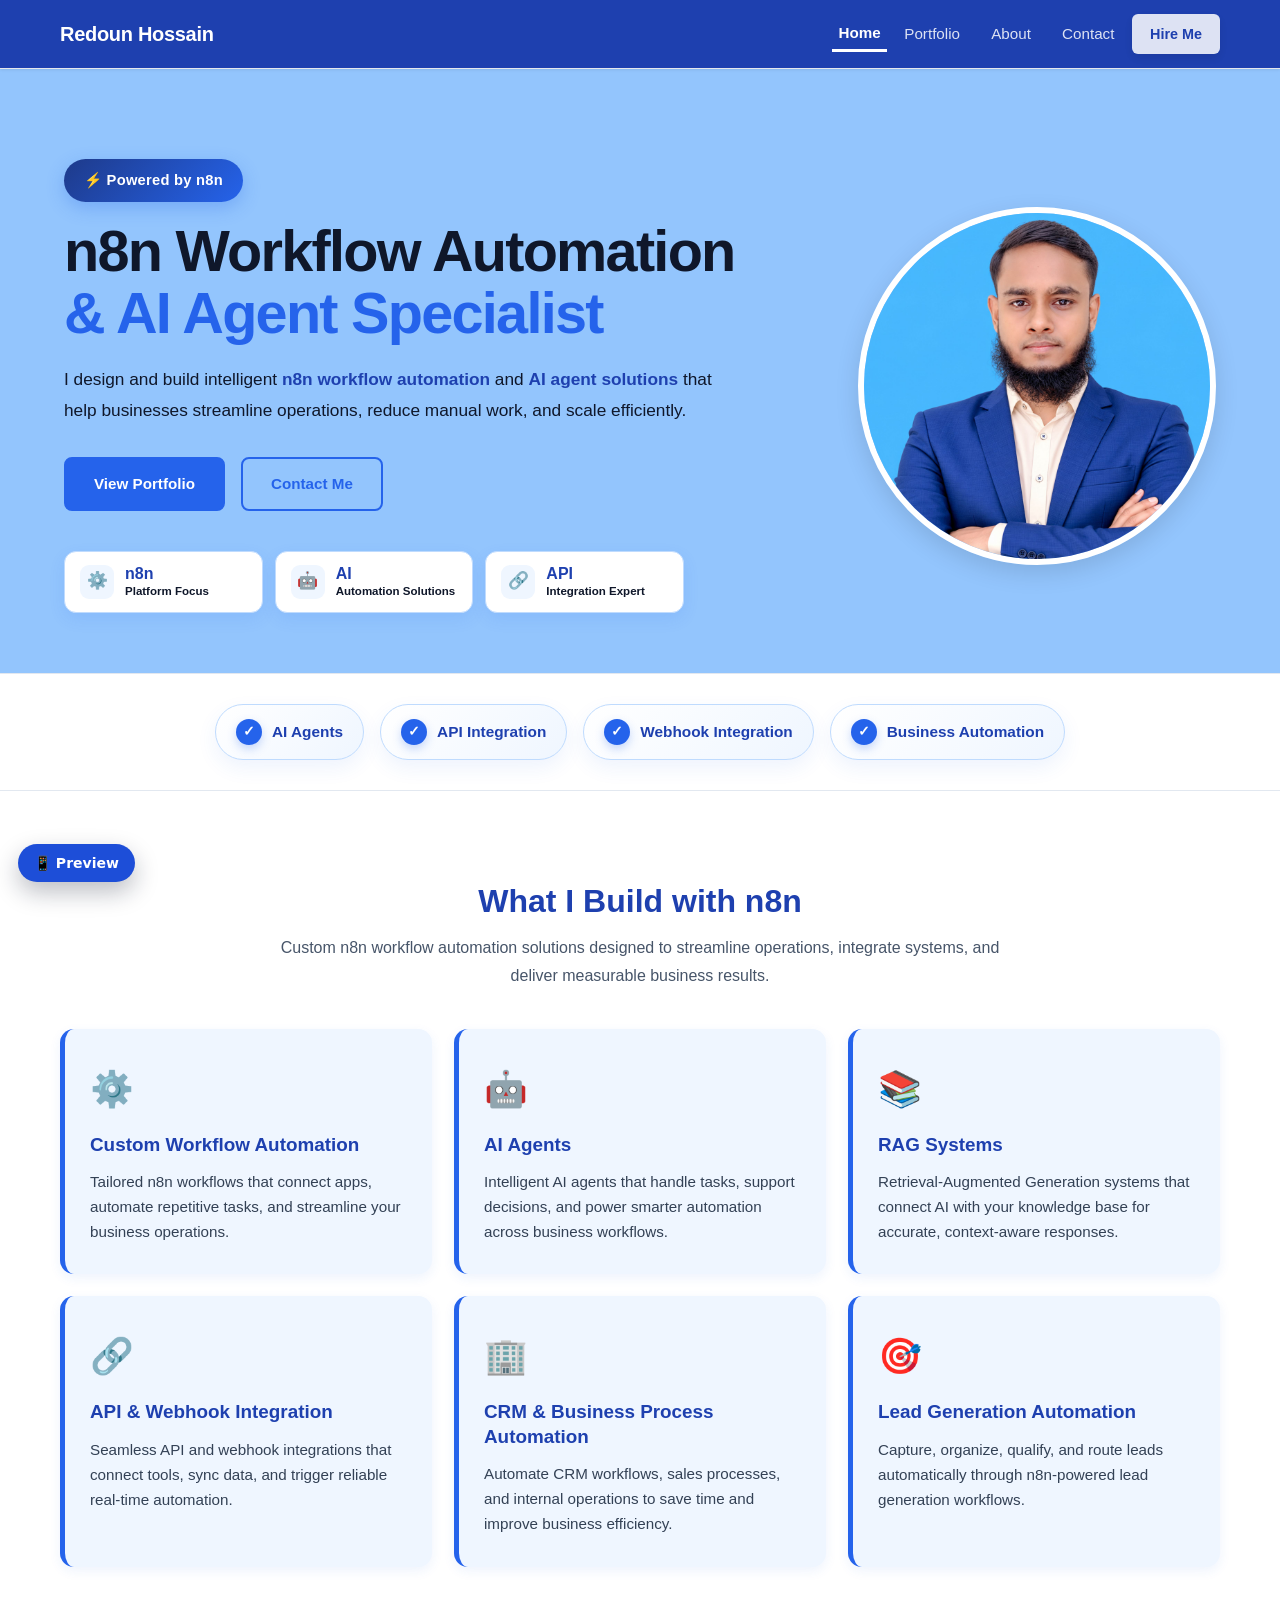
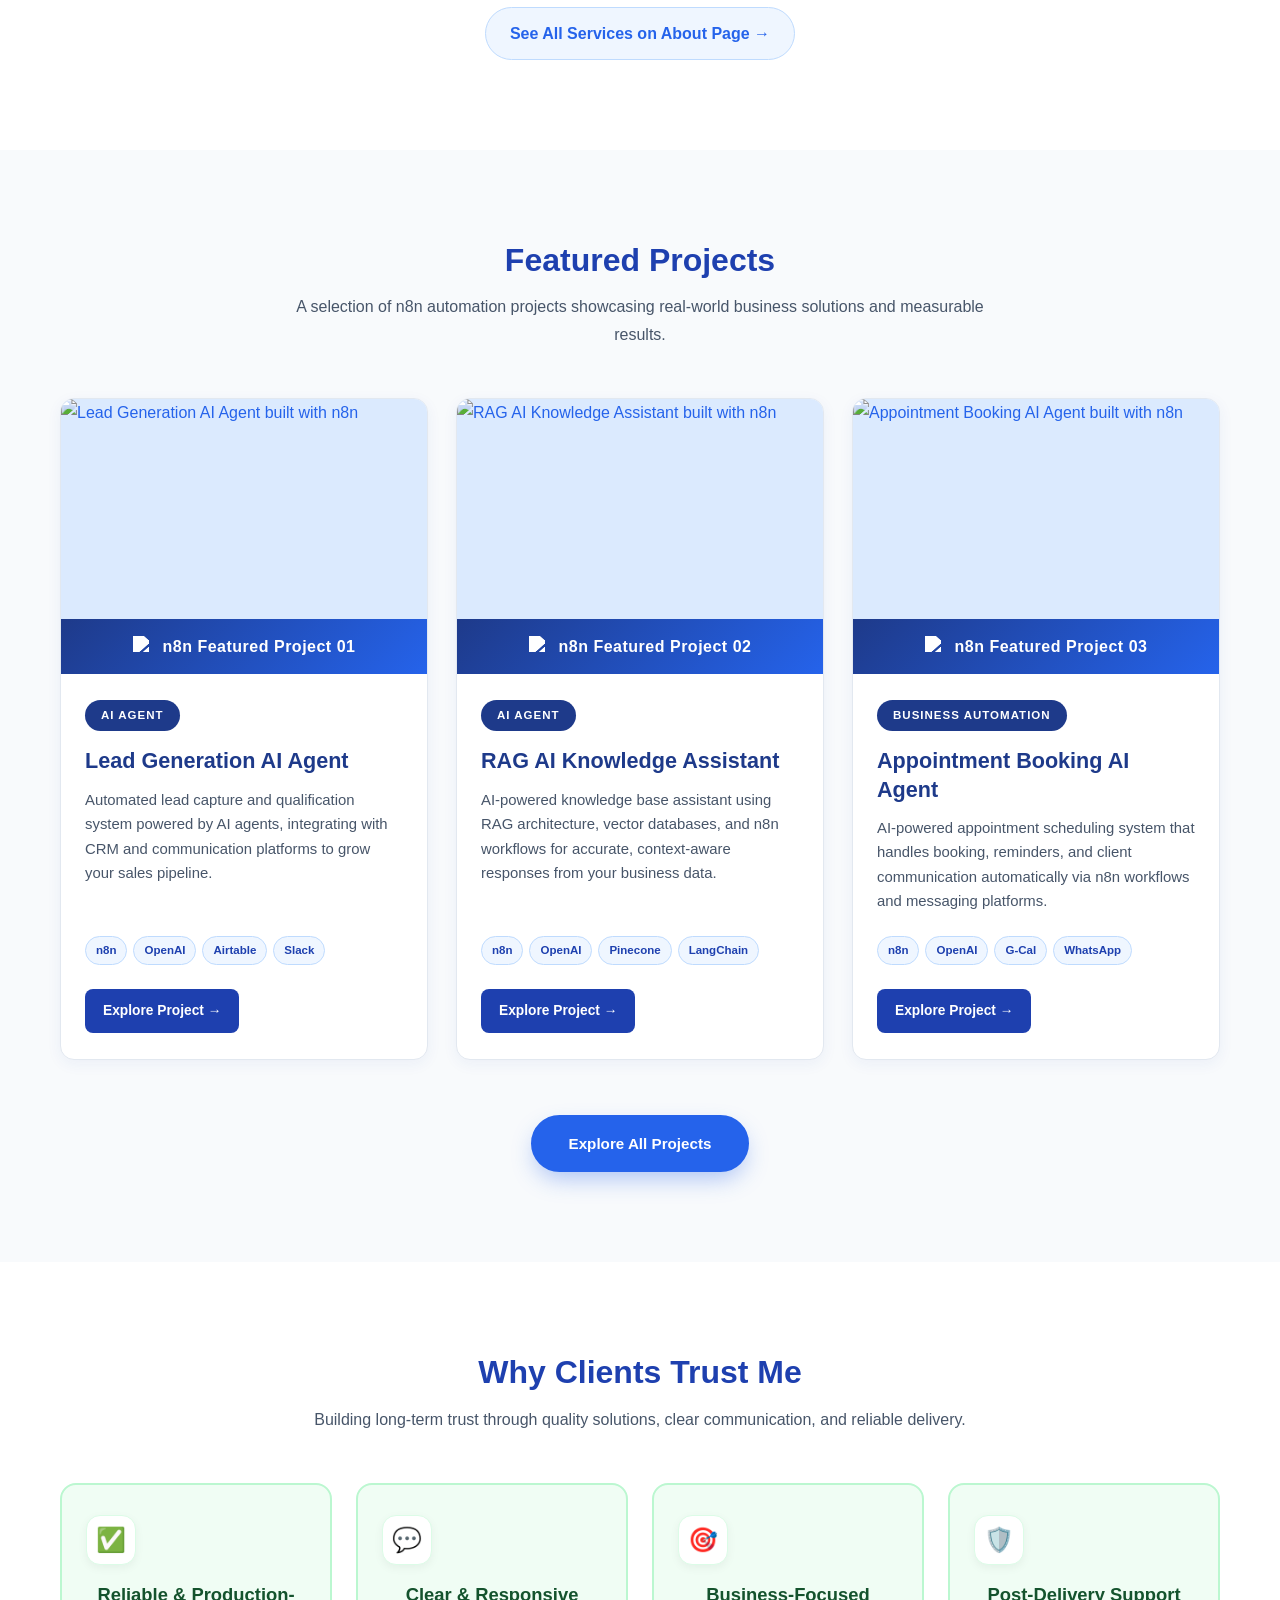
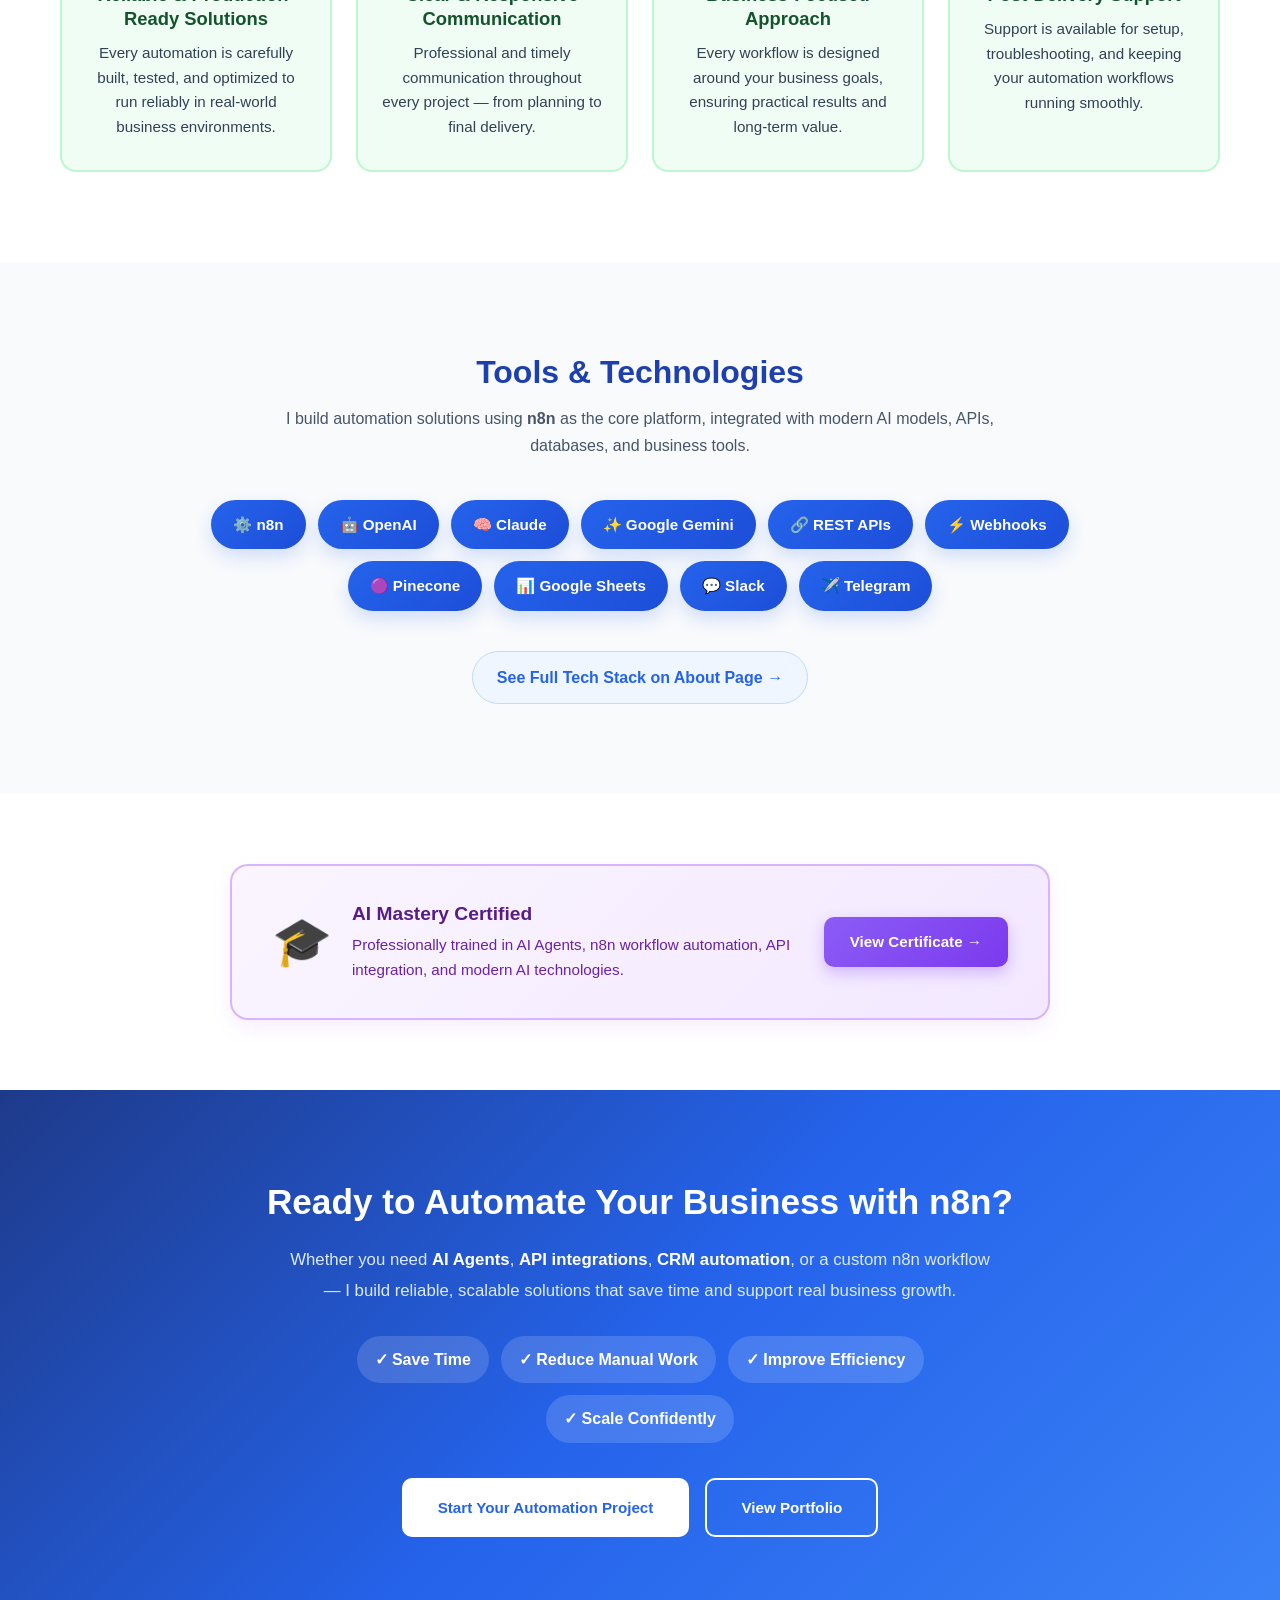
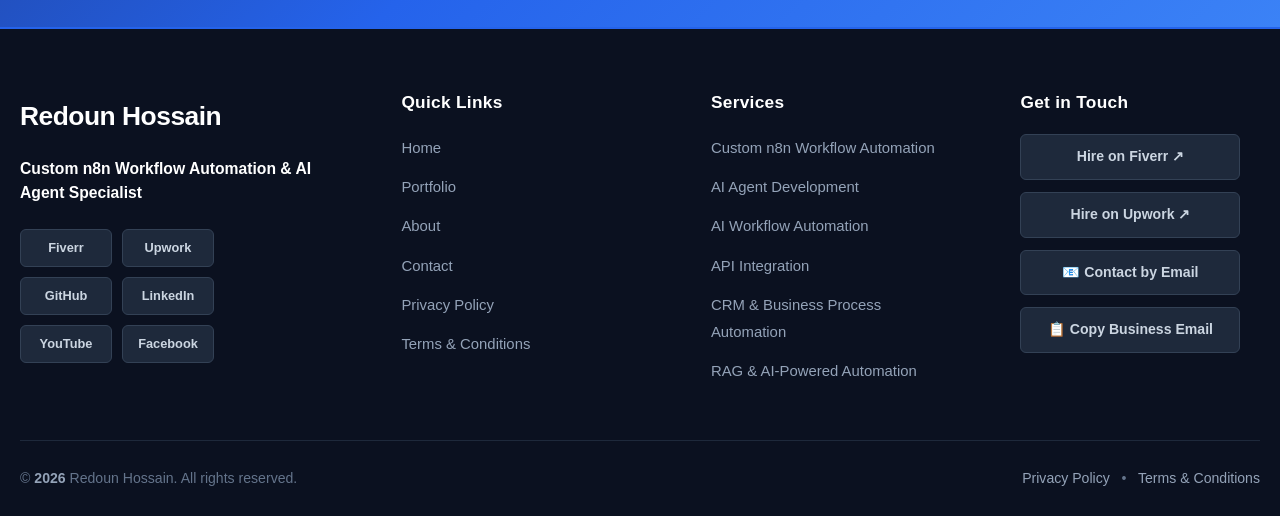
==== index.html @ 49eed646 "innnnnnnn" ====
<!DOCTYPE html>
<html lang="en">
<head>
  <meta charset="UTF-8" />
  <meta name="viewport" content="width=device-width, initial-scale=1.0" />

  <title>Redoun Hossain | n8n Workflow Automation & AI Agent Specialist</title>
  <meta name="description" content="I build intelligent n8n workflow automation and AI agent solutions that help businesses streamline operations, reduce manual work, and scale efficiently." />
  <meta name="keywords" content="n8n automation, AI workflow automation, AI agent developer, n8n specialist, business process automation, workflow automation expert, RAG systems, API integration, webhook integration" />
  <meta name="author" content="Redoun Hossain" />

  <!-- Open Graph -->
  <meta property="og:title" content="Redoun Hossain | n8n Workflow Automation & AI Agent Specialist" />
  <meta property="og:description" content="Intelligent n8n workflow automation and AI agent solutions that help businesses streamline operations and scale efficiently." />
  <meta property="og:type" content="website" />
  <meta property="og:url" content="https://redoun-hossain.github.io/portfolio/" />
  <meta property="og:image" content="images/profile.jpg" />

  <link rel="icon" href="images/favicon.ico" type="image/x-icon" />
  <link rel="stylesheet" href="css/style.css" />

  <style>
    /* ===================== HOME PAGE CUSTOM STYLES ===================== */

    .home-hero{
      background:linear-gradient(135deg,#eff6ff 0%,#dbeafe 100%) !important;
      padding:90px 0 60px !important;
      border-bottom:none !important;
    }

    /* Keep the desktop profile photo perfectly square before the circular crop. */
    @media (min-width:769px){
      .home-hero .hero-image img{
        width:clamp(260px,28vw,380px) !important;
        height:clamp(260px,28vw,380px) !important;
        max-width:none !important;
        margin:0;
        aspect-ratio:1 / 1;
        object-fit:cover;
        border-radius:50% !important;
        display:block;
      }
    }

    .hero-pill{
      display:inline-block;
      background:linear-gradient(135deg,#1e3a8a 0%,#2563eb 100%);
      color:#ffffff;
      font-weight:800;
      font-size:.92rem;
      padding:9px 20px;
      border-radius:999px;
      box-shadow:0 6px 18px rgba(37,99,235,.28);
      letter-spacing:.25px;
      margin-bottom:18px;
    }

    .hero-title-home{
      color:#0f172a !important;
      font-weight:900 !important;
      line-height:1.08 !important;
      margin-bottom:20px !important;
      font-size:clamp(2.35rem,4.5vw,4.2rem) !important;
      letter-spacing:-.03em;
    }

    .hero-title-home .hero-line{
      display:block;
      white-space:nowrap;
    }

    .hero-title-home .hero-line-accent{
      color:#2563eb;
    }

    .hero-sub-home{
      color:#334155 !important;
      font-size:1.08rem !important;
      line-height:1.75 !important;
      margin-bottom:32px !important;
      font-weight:500 !important;
      max-width:650px;
    }

    .home-hero .hero-stats{
      display:grid;
      grid-template-columns:repeat(3,minmax(0,1fr));
      gap:12px;
      max-width:620px;
      margin-top:30px;
    }

    .home-hero .hero-stats .stat{
      display:flex;
      align-items:center;
      gap:11px;
      min-width:0;
      padding:13px 15px;
      background:#ffffff;
      border:1px solid #bfdbfe;
      border-radius:12px;
      box-shadow:0 6px 16px rgba(37,99,235,.10);
    }

    .home-hero .hero-stats .stat-icon{
      display:inline-flex;
      align-items:center;
      justify-content:center;
      width:34px;
      height:34px;
      flex:0 0 34px;
      border-radius:9px;
      background:#eff6ff;
      font-size:1.05rem;
    }

    .home-hero .hero-stats h3{
      margin:0 0 2px;
      color:#1e40af;
      font-size:1rem;
      font-weight:900;
      line-height:1.1;
    }

    .home-hero .hero-stats p{
      margin:0;
      color:#475569;
      font-size:.72rem;
      font-weight:700;
      line-height:1.25;
    }

    .hero-stats .stat-number{
      color:#1e40af !important;
      font-weight:900 !important;
    }

    .hero-stats .stat-label{
      color:#334155 !important;
      font-weight:700 !important;
    }

    /* Proof Bar */
    .proof-bar-home{
      background:#ffffff;
      padding:30px 0;
      border-top:1px solid #e2e8f0;
      border-bottom:1px solid #e2e8f0;
    }

    .proof-buttons{
      display:flex;
      flex-wrap:wrap;
      justify-content:center;
      gap:16px;
    }

    .proof-chip{
      display:inline-flex;
      align-items:center;
      gap:10px;
      background:linear-gradient(135deg,#ffffff 0%,#eff6ff 100%);
      border:1.5px solid #bfdbfe;
      color:#1e40af;
      padding:14px 20px;
      border-radius:999px;
      font-weight:800;
      font-size:.96rem;
      box-shadow:0 8px 20px rgba(37,99,235,.08);
      transition:.25s ease;
    }

    .proof-chip:hover{
      transform:translateY(-3px);
      border-color:#2563eb;
      box-shadow:0 14px 28px rgba(37,99,235,.14);
    }

    .proof-chip .check{
      display:inline-flex;
      align-items:center;
      justify-content:center;
      width:26px;
      height:26px;
      border-radius:50%;
      background:#2563eb;
      color:#ffffff;
      font-size:.85rem;
      font-weight:900;
      box-shadow:0 4px 10px rgba(37,99,235,.25);
      flex-shrink:0;
    }

    /* Services */
    .home-service-grid{
      display:grid;
      grid-template-columns:repeat(auto-fit,minmax(280px,1fr));
      gap:22px;
      margin-top:40px;
    }

    .home-service-card{
      background:#eff6ff;
      border-left:5px solid #2563eb;
      border-radius:14px;
      padding:30px 25px;
      box-shadow:0 4px 12px rgba(37,99,235,.08);
      transition:.3s ease;
    }

    .home-service-card:hover{
      transform:translateY(-6px);
      background:#ffffff;
      box-shadow:0 14px 28px rgba(37,99,235,.14);
    }

    .home-service-card .icon{
      font-size:2.2rem;
      margin-bottom:14px;
    }

    .home-service-card h3{
      color:#1e40af;
      font-size:1.18rem;
      font-weight:800;
      margin:0 0 12px;
    }

    .home-service-card p{
      color:#334155;
      font-size:.95rem;
      line-height:1.65;
      margin:0;
    }

    .section-jump-link{
      display:inline-block;
      margin-top:40px;
      padding:12px 24px;
      border-radius:999px;
      background:#eff6ff;
      border:1.5px solid #bfdbfe;
      color:#2563eb;
      text-decoration:none;
      font-weight:800;
      transition:.25s ease;
    }

    .section-jump-link:hover{
      background:#2563eb;
      color:#ffffff;
      border-color:#2563eb;
      transform:translateY(-2px);
    }

    /* Featured Projects */
    .home-featured-grid{
      display:grid;
      grid-template-columns:repeat(auto-fit,minmax(290px,1fr));
      gap:24px;
      margin-top:40px;
    }

    .featured-project-link{
      display:block;
      text-decoration:none;
      color:inherit;
      height:100%;
    }

    .featured-project-card{
      background:#ffffff;
      border:2px solid #dbeafe;
      border-radius:18px;
      overflow:hidden;
      box-shadow:0 4px 15px rgba(30,64,175,.06);
      transition:all .32s ease;
      display:flex;
      flex-direction:column;
      height:100%;
    }

    .featured-project-link:hover .featured-project-card{
      transform:translateY(-8px);
      border-color:#2563eb;
      box-shadow:0 18px 34px rgba(37,99,235,.16);
    }

    .featured-project-thumb{
      width:100%;
      aspect-ratio:16/9;
      object-fit:cover;
      background:#dbeafe;
      display:block;
    }

    .featured-project-body{
      padding:26px 24px;
      display:flex;
      flex-direction:column;
      flex-grow:1;
    }

    .featured-project-badge{
      display:inline-flex;
      align-items:center;
      gap:8px;
      background:#eff6ff;
      border:1.5px solid #bfdbfe;
      padding:6px 14px 6px 10px;
      border-radius:999px;
      font-weight:800;
      font-size:.82rem;
      color:#1e40af;
      width:fit-content;
      margin-bottom:14px;
      box-shadow:0 2px 8px rgba(0,0,0,.04);
    }

    .featured-project-badge img{
      width:18px;
      height:18px;
      object-fit:contain;
      flex-shrink:0;
    }

    .featured-project-card h3{
      color:#1e40af;
      font-size:1.2rem;
      font-weight:800;
      margin:0 0 10px;
    }

    .featured-project-card p{
      color:#334155;
      font-size:.95rem;
      line-height:1.65;
      margin:0 0 18px;
    }

    .featured-project-tools{
      display:flex;
      flex-wrap:wrap;
      gap:7px;
      margin-top:auto;
    }

    .featured-project-tools span{
      background:#f8fafc;
      color:#334155;
      border:1px solid #bfdbfe;
      font-weight:700;
      font-size:.78rem;
      padding:5px 10px;
      border-radius:7px;
    }

    .featured-project-cta{
      margin-top:22px;
      display:inline-block;
      color:#2563eb;
      font-weight:800;
      font-size:.95rem;
    }

    /* Trust */
    .trust-mint-card{
      background:#f0fdf4;
      border:2px solid #bbf7d0;
      border-radius:16px;
      padding:30px 24px;
      transition:.3s ease;
      display:flex;
      flex-direction:column;
    }

    .trust-mint-card:hover{
      background:#ffffff;
      border-color:#16a34a;
      transform:translateY(-6px);
      box-shadow:0 16px 30px rgba(22,163,74,.12);
    }

    .trust-icon-box{
      width:50px;
      height:50px;
      background:#ffffff;
      border-radius:14px;
      display:flex;
      align-items:center;
      justify-content:center;
      font-size:24px;
      box-shadow:0 3px 10px rgba(0,0,0,.05);
      border:1px solid #dcfce7;
    }

    /* Tools */
    .home-tools-grid{
      display:flex;
      flex-wrap:wrap;
      justify-content:center;
      gap:12px;
      max-width:900px;
      margin:40px auto 0;
    }

    .home-tool-badge{
      background:linear-gradient(135deg,#2563eb,#1d4ed8);
      color:#fff;
      padding:12px 22px;
      border-radius:25px;
      font-weight:700;
      font-size:.95rem;
      box-shadow:0 8px 18px rgba(37,99,235,.18);
    }

    /* Certificate */
    .cert-mini-card{
      max-width:820px;
      margin:0 auto;
      background:linear-gradient(135deg,#faf5ff 0%,#f3e8ff 100%);
      border:2px solid #d8b4fe;
      border-radius:18px;
      padding:35px 40px;
      display:flex;
      flex-wrap:wrap;
      align-items:center;
      justify-content:space-between;
      gap:25px;
      box-shadow:0 8px 20px rgba(168,85,247,.1);
    }

    .cert-mini-left{
      display:flex;
      align-items:center;
      gap:20px;
      flex:1;
      min-width:280px;
    }

    .cert-mini-icon{
      font-size:3rem;
    }

    .cert-mini-btn{
      background:linear-gradient(135deg,#8b5cf6 0%,#7c3aed 100%);
      color:#ffffff;
      text-decoration:none;
      padding:12px 26px;
      border-radius:10px;
      font-weight:700;
      font-size:.95rem;
      box-shadow:0 6px 15px rgba(124,58,237,.3);
      white-space:nowrap;
      transition:.25s ease;
    }

    .cert-mini-btn:hover{
      transform:translateY(-2px);
      box-shadow:0 10px 20px rgba(124,58,237,.35);
    }

    @media (max-width: 768px){
      .home-hero{
        padding:75px 0 50px !important;
      }

      .hero-title-home .hero-line{
        white-space:normal;
      }

      .home-hero .hero-stats{
        grid-template-columns:1fr;
        max-width:100%;
      }

      .proof-buttons{
        gap:12px;
      }

      .proof-chip{
        width:100%;
        justify-content:flex-start;
      }

      .cert-mini-card{
        padding:30px 24px;
      }
    }

    /* ===================== HERO CENTER FIX — ONLY POSITIONING ===================== */
    .home-hero .hero-inner{
      display:flex !important;
      flex-direction:row !important;
      align-items:center !important;
      justify-content:space-between !important;
      gap:40px !important;
      max-width:1200px !important;
      margin:0 auto !important;
      padding-left:24px !important;
      padding-right:24px !important;
      grid-template-columns:unset !important;
    }

    .home-hero .hero-text{
      flex:1 1 0% !important;
      min-width:0 !important;
    }

    .home-hero .hero-image{
      flex:0 0 auto !important;
      display:flex !important;
      align-items:center !important;
      justify-content:center !important;
    }

    @media (max-width:768px){
      .home-hero .hero-inner{
        flex-direction:column !important;
        text-align:center !important;
        gap:30px !important;
      }

      .home-hero .hero-image{
        order:-1 !important;
      }

      .home-hero .hero-text{
        display:flex !important;
        flex-direction:column !important;
        align-items:center !important;
      }

      .home-hero .hero-buttons{
        justify-content:center !important;
      }

      .home-hero .hero-stats{
        margin-left:auto !important;
        margin-right:auto !important;
      }
    }

  </style>
</head>
<body>

  <!-- ===================== HEADER ===================== -->
  <header class="site-header">
    <div class="container header-inner">
      <a href="index.html" class="logo">Redoun Hossain</a>
      <button class="hamburger" id="hamburger" aria-label="Open menu" aria-expanded="false">
        <span></span><span></span><span></span>
      </button>
      <nav class="nav-menu" id="nav-menu" aria-label="Main navigation">
        <ul>
          <li><a href="index.html" class="active">Home</a></li>
          <li><a href="portfolio.html">Portfolio</a></li>
          <li><a href="about.html">About</a></li>
          <li><a href="contact.html">Contact</a></li>
          <li><a href="contact.html" class="btn btn-primary nav-hire">Hire Me</a></li>
        </ul>
      </nav>
    </div>
  </header>
  <!-- ===================== END HEADER ===================== -->

  <main>

    <!-- ===================== 1. HERO ===================== -->
    <section class="hero home-hero">
      <div class="container hero-inner">

        <div class="hero-text">

          <span class="hero-pill">⚡ Powered by n8n</span>

          <h1 class="hero-title hero-title-home">
            <span class="hero-line">n8n Workflow Automation</span>
            <span class="hero-line hero-line-accent">&amp; AI Agent Specialist</span>
          </h1>

          <p class="hero-sub hero-sub-home">
            I design and build intelligent <strong style="color:#1e40af;">n8n workflow automation</strong> and <strong style="color:#1e40af;">AI agent solutions</strong> that help businesses streamline operations, reduce manual work, and scale efficiently.
          </p>

          <div class="hero-buttons">
            <a href="portfolio.html" class="btn btn-primary">View Portfolio</a>
            <a href="contact.html" class="btn btn-outline">Contact Me</a>
          </div>

         <div class="hero-stats">

<div class="stat">
<span class="stat-icon">⚙️</span><div><h3>n8n</h3><p>Platform Focus</p></div>
</div>

<div class="stat">
<span class="stat-icon">🤖</span><div><h3>AI</h3><p>Automation Solutions</p></div>
</div>

<div class="stat">
<span class="stat-icon">🔗</span><div><h3>API</h3><p>Integration Expert</p></div>
</div>

</div>

        </div>

        <div class="hero-image">
          <img src="images/profile.jpg" alt="Redoun Hossain - n8n Workflow Automation & AI Agent Specialist" loading="eager" />
        </div>

      </div>
    </section>
    <!-- ===================== END HERO ===================== -->


    <!-- ===================== 2. PROOF BAR ===================== -->
    <section class="proof-bar-home">
      <div class="container">
        <div class="proof-buttons">

          <div class="proof-chip">
            <span class="check">✓</span>
            <span>AI Agents</span>
          </div>

          <div class="proof-chip">
            <span class="check">✓</span>
            <span>API Integration</span>
          </div>

          <div class="proof-chip">
            <span class="check">✓</span>
            <span>Webhook Integration</span>
          </div>

          <div class="proof-chip">
            <span class="check">✓</span>
            <span>Business Automation</span>
          </div>

        </div>
      </div>
    </section>
    <!-- ===================== END PROOF BAR ===================== -->


    <!-- ===================== 3. WHAT I BUILD WITH n8n ===================== -->
    <section class="section services" style="background:#ffffff;padding:90px 0;">
      <div class="container">

        <h2 class="section-title" style="color:#1e40af;font-weight:800;">What I Build with n8n</h2>

        <p class="section-sub" style="color:#475569;max-width:720px;margin:0 auto 10px;">
          Custom n8n workflow automation solutions designed to streamline operations, integrate systems, and deliver measurable business results.
        </p>

        <div class="home-service-grid">

          <div class="home-service-card">
            <div class="icon">⚙️</div>
            <h3>Custom Workflow Automation</h3>
            <p>Tailored n8n workflows that connect apps, automate repetitive tasks, and streamline your business operations.</p>
          </div>

          <div class="home-service-card">
            <div class="icon">🤖</div>
            <h3>AI Agents</h3>
            <p>Intelligent AI agents that handle tasks, support decisions, and power smarter automation across business workflows.</p>
          </div>

          <div class="home-service-card">
            <div class="icon">📚</div>
            <h3>RAG Systems</h3>
            <p>Retrieval-Augmented Generation systems that connect AI with your knowledge base for accurate, context-aware responses.</p>
          </div>

          <div class="home-service-card">
            <div class="icon">🔗</div>
            <h3>API &amp; Webhook Integration</h3>
            <p>Seamless API and webhook integrations that connect tools, sync data, and trigger reliable real-time automation.</p>
          </div>

          <div class="home-service-card">
            <div class="icon">🏢</div>
            <h3>CRM &amp; Business Process Automation</h3>
            <p>Automate CRM workflows, sales processes, and internal operations to save time and improve business efficiency.</p>
          </div>

          <div class="home-service-card">
            <div class="icon">🎯</div>
            <h3>Lead Generation Automation</h3>
            <p>Capture, organize, qualify, and route leads automatically through n8n-powered lead generation workflows.</p>
          </div>

        </div>

        <div style="text-align:center;">
          <a href="about.html#what-i-build" class="section-jump-link">
            See All Services on About Page →
          </a>
        </div>

      </div>
    </section>
    <!-- ===================== END WHAT I BUILD ===================== -->

<!-- ===================== 4. FEATURED PROJECTS ===================== -->
<section class="section featured-projects" style="background:#f8fafc;padding:90px 0;">
  <div class="container">

    <h2 class="section-title" style="color:#1e40af;font-weight:800;">Featured Projects</h2>
    <p class="section-sub" style="color:#475569;max-width:720px;margin:0 auto 50px;">
      A selection of n8n automation projects showcasing real-world business solutions and measurable results.
    </p>

    <div class="cards-grid" style="display:grid;grid-template-columns:repeat(auto-fit,minmax(320px,1fr));gap:28px;">

      <!-- ==================== Card 01: Lead Generation AI Agent ==================== -->
      <a href="projects/leadgen-ai-agent.html" class="project-card" style="
        background:#ffffff;
        border:1px solid #e2e8f0;
        border-radius:14px;
        overflow:hidden;
        box-shadow:0 4px 15px rgba(30,64,175,.06);
        transition:all 0.3s ease;
        display:flex;
        flex-direction:column;
        text-decoration:none;
        cursor:pointer;
      " onmouseover="this.style.transform='translateY(-6px)';this.style.boxShadow='0 18px 35px rgba(30,64,175,.15)'" onmouseout="this.style.transform='translateY(0)';this.style.boxShadow='0 4px 15px rgba(30,64,175,.06)'">

        <div style="background:#dbeafe;min-height:220px;display:flex;align-items:center;justify-content:center;">
          <img src="images/projects/n8n/n8n-featured-project-01.jpg" alt="Lead Generation AI Agent built with n8n" loading="lazy" style="width:100%;height:220px;object-fit:cover;display:block;" />
        </div>

        <div style="background:linear-gradient(135deg,#1e3a8a 0%,#2563eb 100%);padding:14px 20px;display:flex;align-items:center;justify-content:center;gap:10px;">
          <img src="https://n8n.io/favicon.ico" alt="n8n" style="width:20px;height:20px;filter:brightness(0) invert(1);" />
          <span style="color:#ffffff;font-weight:800;font-size:1rem;letter-spacing:0.5px;">n8n Featured Project 01</span>
        </div>

        <div style="padding:26px 24px;display:flex;flex-direction:column;flex-grow:1;">
          <div style="margin-bottom:16px;">
            <span style="display:inline-block;background:#1e3a8a;color:#ffffff;padding:6px 16px;border-radius:50px;font-size:0.72rem;font-weight:800;letter-spacing:1px;text-transform:uppercase;">AI AGENT</span>
          </div>
          <h3 style="color:#1e3a8a;font-size:1.35rem;font-weight:900;margin:0 0 12px;line-height:1.3;">Lead Generation AI Agent</h3>
          <p style="color:#475569;font-size:0.93rem;line-height:1.65;margin:0 0 22px;flex-grow:1;">Automated lead capture and qualification system powered by AI agents, integrating with CRM and communication platforms to grow your sales pipeline.</p>
          
          <!-- Fixed Tags Container -->
          <div style="display:flex;flex-wrap:wrap;gap:6px;">
            <span style="background:#eff6ff;color:#1e40af;border:1px solid #bfdbfe;font-weight:700;font-size:0.72rem;padding:4px 10px;border-radius:50px;">n8n</span>
            <span style="background:#eff6ff;color:#1e40af;border:1px solid #bfdbfe;font-weight:700;font-size:0.72rem;padding:4px 10px;border-radius:50px;">OpenAI</span>
            <span style="background:#eff6ff;color:#1e40af;border:1px solid #bfdbfe;font-weight:700;font-size:0.72rem;padding:4px 10px;border-radius:50px;">Airtable</span>
            <span style="background:#eff6ff;color:#1e40af;border:1px solid #bfdbfe;font-weight:700;font-size:0.72rem;padding:4px 10px;border-radius:50px;">Slack</span>
          </div>
          <span style="display:inline-flex;align-items:center;justify-content:center;align-self:flex-start;margin-top:24px;background:#1e40af;color:#ffffff;padding:10px 18px;border-radius:8px;font-size:0.86rem;font-weight:800;">Explore Project →</span>
        </div>
      </a>

      <!-- ==================== Card 02: RAG AI Knowledge Assistant ==================== -->
      <a href="projects/rag-ai-assistant.html" class="project-card" style="
        background:#ffffff;
        border:1px solid #e2e8f0;
        border-radius:14px;
        overflow:hidden;
        box-shadow:0 4px 15px rgba(30,64,175,.06);
        transition:all 0.3s ease;
        display:flex;
        flex-direction:column;
        text-decoration:none;
        cursor:pointer;
      " onmouseover="this.style.transform='translateY(-6px)';this.style.boxShadow='0 18px 35px rgba(30,64,175,.15)'" onmouseout="this.style.transform='translateY(0)';this.style.boxShadow='0 4px 15px rgba(30,64,175,.06)'">

        <div style="background:#dbeafe;min-height:220px;display:flex;align-items:center;justify-content:center;">
          <img src="images/projects/n8n/n8n-featured-project-02.jpg" alt="RAG AI Knowledge Assistant built with n8n" loading="lazy" style="width:100%;height:220px;object-fit:cover;display:block;" />
        </div>

        <div style="background:linear-gradient(135deg,#1e3a8a 0%,#2563eb 100%);padding:14px 20px;display:flex;align-items:center;justify-content:center;gap:10px;">
          <img src="https://n8n.io/favicon.ico" alt="n8n" style="width:20px;height:20px;filter:brightness(0) invert(1);" />
          <span style="color:#ffffff;font-weight:800;font-size:1rem;letter-spacing:0.5px;">n8n Featured Project 02</span>
        </div>

        <div style="padding:26px 24px;display:flex;flex-direction:column;flex-grow:1;">
          <div style="margin-bottom:16px;">
            <span style="display:inline-block;background:#1e3a8a;color:#ffffff;padding:6px 16px;border-radius:50px;font-size:0.72rem;font-weight:800;letter-spacing:1px;text-transform:uppercase;">AI AGENT</span>
          </div>
          <h3 style="color:#1e3a8a;font-size:1.35rem;font-weight:900;margin:0 0 12px;line-height:1.3;">RAG AI Knowledge Assistant</h3>
          <p style="color:#475569;font-size:0.93rem;line-height:1.65;margin:0 0 22px;flex-grow:1;">AI-powered knowledge base assistant using RAG architecture, vector databases, and n8n workflows for accurate, context-aware responses from your business data.</p>
          
          <!-- Fixed Tags Container -->
          <div style="display:flex;flex-wrap:wrap;gap:6px;">
            <span style="background:#eff6ff;color:#1e40af;border:1px solid #bfdbfe;font-weight:700;font-size:0.72rem;padding:4px 10px;border-radius:50px;">n8n</span>
            <span style="background:#eff6ff;color:#1e40af;border:1px solid #bfdbfe;font-weight:700;font-size:0.72rem;padding:4px 10px;border-radius:50px;">OpenAI</span>
            <span style="background:#eff6ff;color:#1e40af;border:1px solid #bfdbfe;font-weight:700;font-size:0.72rem;padding:4px 10px;border-radius:50px;">Pinecone</span>
            <span style="background:#eff6ff;color:#1e40af;border:1px solid #bfdbfe;font-weight:700;font-size:0.72rem;padding:4px 10px;border-radius:50px;">LangChain</span>
          </div>
          <span style="display:inline-flex;align-items:center;justify-content:center;align-self:flex-start;margin-top:24px;background:#1e40af;color:#ffffff;padding:10px 18px;border-radius:8px;font-size:0.86rem;font-weight:800;">Explore Project →</span>
        </div>
      </a>

      <!-- ==================== Card 03: Appointment Booking AI Agent ==================== -->
      <a href="projects/appointment-agent.html" class="project-card" style="
        background:#ffffff;
        border:1px solid #e2e8f0;
        border-radius:14px;
        overflow:hidden;
        box-shadow:0 4px 15px rgba(30,64,175,.06);
        transition:all 0.3s ease;
        display:flex;
        flex-direction:column;
        text-decoration:none;
        cursor:pointer;
      " onmouseover="this.style.transform='translateY(-6px)';this.style.boxShadow='0 18px 35px rgba(30,64,175,.15)'" onmouseout="this.style.transform='translateY(0)';this.style.boxShadow='0 4px 15px rgba(30,64,175,.06)'">

        <div style="background:#dbeafe;min-height:220px;display:flex;align-items:center;justify-content:center;">
          <img src="images/projects/n8n/n8n-featured-project-03.jpg" alt="Appointment Booking AI Agent built with n8n" loading="lazy" style="width:100%;height:220px;object-fit:cover;display:block;" />
        </div>

        <div style="background:linear-gradient(135deg,#1e3a8a 0%,#2563eb 100%);padding:14px 20px;display:flex;align-items:center;justify-content:center;gap:10px;">
          <img src="https://n8n.io/favicon.ico" alt="n8n" style="width:20px;height:20px;filter:brightness(0) invert(1);" />
          <span style="color:#ffffff;font-weight:800;font-size:1rem;letter-spacing:0.5px;">n8n Featured Project 03</span>
        </div>

        <div style="padding:26px 24px;display:flex;flex-direction:column;flex-grow:1;">
          <div style="margin-bottom:16px;">
            <span style="display:inline-block;background:#1e3a8a;color:#ffffff;padding:6px 16px;border-radius:50px;font-size:0.72rem;font-weight:800;letter-spacing:1px;text-transform:uppercase;">BUSINESS AUTOMATION</span>
          </div>
          <h3 style="color:#1e3a8a;font-size:1.35rem;font-weight:900;margin:0 0 12px;line-height:1.3;">Appointment Booking AI Agent</h3>
          <p style="color:#475569;font-size:0.93rem;line-height:1.65;margin:0 0 22px;flex-grow:1;">AI-powered appointment scheduling system that handles booking, reminders, and client communication automatically via n8n workflows and messaging platforms.</p>
          
          <!-- Fixed Tags Container (WhatsApp will fit now) -->
          <div style="display:flex;flex-wrap:wrap;gap:6px;">
            <span style="background:#eff6ff;color:#1e40af;border:1px solid #bfdbfe;font-weight:700;font-size:0.72rem;padding:4px 10px;border-radius:50px;">n8n</span>
            <span style="background:#eff6ff;color:#1e40af;border:1px solid #bfdbfe;font-weight:700;font-size:0.72rem;padding:4px 10px;border-radius:50px;">OpenAI</span>
            <span style="background:#eff6ff;color:#1e40af;border:1px solid #bfdbfe;font-weight:700;font-size:0.72rem;padding:4px 10px;border-radius:50px;">G-Cal</span>
            <span style="background:#eff6ff;color:#1e40af;border:1px solid #bfdbfe;font-weight:700;font-size:0.72rem;padding:4px 10px;border-radius:50px;">WhatsApp</span>
          </div>
          <span style="display:inline-flex;align-items:center;justify-content:center;align-self:flex-start;margin-top:24px;background:#1e40af;color:#ffffff;padding:10px 18px;border-radius:8px;font-size:0.86rem;font-weight:800;">Explore Project →</span>
        </div>
      </a>

    </div>

    <div style="margin-top:55px;text-align:center;">
      <a href="portfolio.html" class="btn btn-primary" style="padding:14px 36px;font-weight:800;border-radius:50px;box-shadow:0 10px 25px -5px rgba(37,99,235,0.4);">Explore All Projects</a>
    </div>

  </div>
</section>
<!-- ===================== END FEATURED PROJECTS ===================== -->

    <!-- ===================== 5. WHY CLIENTS TRUST ME ===================== -->
    <section class="section trust" style="background:#ffffff;padding:90px 0;">
      <div class="container">

        <h2 class="section-title" style="color:#1e40af;font-weight:800;">Why Clients Trust Me</h2>

        <p class="section-sub" style="color:#475569;max-width:720px;margin:0 auto 50px;">
          Building long-term trust through quality solutions, clear communication, and reliable delivery.
        </p>

        <div class="trust-grid">

          <div class="trust-card trust-mint-card">
            <div class="trust-icon-box">✅</div>
            <h3 style="color:#14532d;font-size:1.15rem;font-weight:800;margin:18px 0 10px;">Reliable &amp; Production-Ready Solutions</h3>
            <p style="color:#334155;font-size:0.95rem;line-height:1.62;margin:0;">Every automation is carefully built, tested, and optimized to run reliably in real-world business environments.</p>
          </div>

          <div class="trust-card trust-mint-card">
            <div class="trust-icon-box">💬</div>
            <h3 style="color:#14532d;font-size:1.15rem;font-weight:800;margin:18px 0 10px;">Clear &amp; Responsive Communication</h3>
            <p style="color:#334155;font-size:0.95rem;line-height:1.62;margin:0;">Professional and timely communication throughout every project — from planning to final delivery.</p>
          </div>

          <div class="trust-card trust-mint-card">
            <div class="trust-icon-box">🎯</div>
            <h3 style="color:#14532d;font-size:1.15rem;font-weight:800;margin:18px 0 10px;">Business-Focused Approach</h3>
            <p style="color:#334155;font-size:0.95rem;line-height:1.62;margin:0;">Every workflow is designed around your business goals, ensuring practical results and long-term value.</p>
          </div>

          <div class="trust-card trust-mint-card">
            <div class="trust-icon-box">🛡️</div>
            <h3 style="color:#14532d;font-size:1.15rem;font-weight:800;margin:18px 0 10px;">Post-Delivery Support</h3>
            <p style="color:#334155;font-size:0.95rem;line-height:1.62;margin:0;">Support is available for setup, troubleshooting, and keeping your automation workflows running smoothly.</p>
          </div>

        </div>

      </div>
    </section>
    <!-- ===================== END TRUST ===================== -->


    <!-- ===================== 6. TOOLS & TECHNOLOGIES ===================== -->
    <section class="section tools" style="background:#f8fafc;padding:90px 0;">
      <div class="container">

        <h2 class="section-title" style="color:#1e40af;font-weight:800;">Tools &amp; Technologies</h2>

        <p class="section-sub" style="color:#475569;max-width:720px;margin:0 auto 10px;">
          I build automation solutions using <strong>n8n</strong> as the core platform, integrated with modern AI models, APIs, databases, and business tools.
        </p>

        <div class="home-tools-grid">
          <div class="home-tool-badge">⚙️ n8n</div>
          <div class="home-tool-badge">🤖 OpenAI</div>
          <div class="home-tool-badge">🧠 Claude</div>
          <div class="home-tool-badge">✨ Google Gemini</div>
          <div class="home-tool-badge">🔗 REST APIs</div>
          <div class="home-tool-badge">⚡ Webhooks</div>
          <div class="home-tool-badge">🟣 Pinecone</div>
          <div class="home-tool-badge">📊 Google Sheets</div>
          <div class="home-tool-badge">💬 Slack</div>
          <div class="home-tool-badge">✈️ Telegram</div>
        </div>

        <div style="text-align:center;">
          <a href="about.html#tools-technologies" class="section-jump-link">
            See Full Tech Stack on About Page →
          </a>
        </div>

      </div>
    </section>
    <!-- ===================== END TOOLS ===================== -->


    <!-- ===================== 7. CERTIFICATION ===================== -->
    <section class="section certification-badge" style="background:#ffffff;padding:70px 0;">
      <div class="container">

        <div class="cert-mini-card">
          <div class="cert-mini-left">
            <div class="cert-mini-icon">🎓</div>
            <div>
              <h3 style="color:#581c87;font-size:1.2rem;font-weight:800;margin:0 0 6px;">AI Mastery Certified</h3>
              <p style="color:#6b21a8;font-size:0.95rem;margin:0;line-height:1.6;">Professionally trained in AI Agents, n8n workflow automation, API integration, and modern AI technologies.</p>
            </div>
          </div>

          <a
            href="certificate.html"
            class="cert-mini-btn"
          >
            View Certificate →
          </a>
        </div>

      </div>
    </section>
    <!-- ===================== END CERTIFICATION ===================== -->


    <!-- ===================== 8. CTA BANNER ===================== -->
    <section class="section cta-banner" style="background:linear-gradient(135deg,#1e3a8a 0%,#2563eb 50%,#3b82f6 100%);padding:90px 0;color:#ffffff;">
      <div class="container cta-inner" style="text-align:center;">

        <h2 style="color:#ffffff;font-size:2.2rem;font-weight:900;margin-bottom:20px;line-height:1.25;">
          Ready to Automate Your Business with n8n?
        </h2>

        <p style="max-width:720px;margin:0 auto 30px;color:#dbeafe;font-size:1.05rem;line-height:1.85;">
          Whether you need <strong style="color:#fff;">AI Agents</strong>, <strong style="color:#fff;">API integrations</strong>, <strong style="color:#fff;">CRM automation</strong>, or a custom n8n workflow — I build reliable, scalable solutions that save time and support real business growth.
        </p>

        <div style="display:flex;flex-wrap:wrap;justify-content:center;gap:12px;margin:0 auto 35px;max-width:720px;">
          <span style="background:rgba(255,255,255,.15);padding:10px 18px;border-radius:30px;font-weight:600;color:#fff;">✓ Save Time</span>
          <span style="background:rgba(255,255,255,.15);padding:10px 18px;border-radius:30px;font-weight:600;color:#fff;">✓ Reduce Manual Work</span>
          <span style="background:rgba(255,255,255,.15);padding:10px 18px;border-radius:30px;font-weight:600;color:#fff;">✓ Improve Efficiency</span>
          <span style="background:rgba(255,255,255,.15);padding:10px 18px;border-radius:30px;font-weight:600;color:#fff;">✓ Scale Confidently</span>
        </div>

        <div class="cta-buttons">
          <a href="contact.html" class="btn btn-white" style="font-weight:800;padding:15px 34px;border-radius:10px;">Start Your Automation Project</a>
          <a href="portfolio.html" class="btn btn-outline-white" style="font-weight:800;padding:15px 34px;border-radius:10px;border-width:2px;">View Portfolio</a>
        </div>

      </div>
    </section>
    <!-- ===================== END CTA BANNER ===================== -->

  </main>


  <!-- ===================== FOOTER ===================== -->
  <footer class="site-footer">

    <style>
      .site-footer,
      .site-footer *{
        box-sizing:border-box;
      }

      .site-footer{
        background:#0b1120;
        color:#94a3b8;
        padding:65px 0 25px;
        border-top:2px solid #2563eb;
      }

      .site-footer .footer-wrapper{
        width:100%;
        max-width:1300px;
        margin:0 auto;
        padding-left:20px;
        padding-right:20px;
      }

      .site-footer .footer-grid{
        display:grid;
        grid-template-columns:1.3fr 1fr 1fr 1fr;
        gap:70px;
        align-items:start;
      }

      .site-footer .footer-grid>div{
        min-width:0;
        margin:0;
        padding:0;
        align-self:start;
      }

      .site-footer h4{
        color:#ffffff;
        font-size:1.08rem;
        font-weight:700;
        letter-spacing:.3px;
        line-height:1;
        margin:0 0 22px;
      }

      .site-footer .footer-brand{
        display:inline-block;
        text-decoration:none;
        color:#ffffff;
        font-size:1.65rem;
        font-weight:900;
        letter-spacing:-.5px;
        margin-bottom:18px;
        transition:.25s;
      }

      .site-footer .footer-brand:hover{
        color:#ffffff;
        opacity:1;
      }

      .site-footer .footer-desc{
        max-width:300px;
        font-size:.93rem;
        line-height:1.75;
        color:#94a3b8;
        margin:0 0 25px;
      }

      .site-footer .footer-desc strong{
        display:block;
        color:#ffffff;
        font-size:.98rem;
        font-weight:700;
        margin-bottom:12px;
        line-height:1.5;
      }

      .site-footer .social-buttons-grid{
        display:grid;
        grid-template-columns:repeat(2,92px);
        gap:10px;
        width:194px;
      }

      .site-footer .subtle-social-btn{
        display:block;
        width:92px;
        background:#1e293b;
        border:1px solid #334155;
        border-radius:6px;
        padding:7px 10px;
        color:#cbd5e1;
        font-size:.8rem;
        font-weight:600;
        text-decoration:none;
        text-align:center;
        transition:.25s;
      }

      .site-footer .subtle-social-btn:hover{
        background:#2563eb;
        border-color:#2563eb;
        color:#ffffff;
      }

      .site-footer .classic-list{
        list-style:none;
        padding:0;
        margin:0;
      }

      .site-footer .classic-list li{
        margin-bottom:12px;
      }

      .site-footer .classic-list li:last-child{
        margin-bottom:0;
      }

      .site-footer .classic-list a{
        color:#94a3b8;
        text-decoration:none;
        font-size:.93rem;
        transition:.25s;
      }

      .site-footer .classic-list a:hover{
        color:#ffffff;
        padding-left:4px;
      }

      .site-footer .footer-contact-buttons{
        display:flex;
        flex-direction:column;
        align-items:flex-start;
        gap:12px;
        width:100%;
      }

      .site-footer .footer-contact-buttons .subtle-social-btn{
        width:100%;
        max-width:220px;
        padding:10px 16px;
        font-size:.88rem;
        white-space:normal;
        text-align:center;
      }

      .site-footer .footer-bottom-slim{
        margin-top:55px;
        padding-top:25px;
        border-top:1px solid #1e293b;
      }

      .site-footer .footer-bottom-inner{
        display:flex;
        justify-content:space-between;
        align-items:center;
        gap:15px;
        flex-wrap:wrap;
      }

      .site-footer .footer-bottom-inner p{
        margin:0;
        font-size:.88rem;
        line-height:1.8;
        color:#64748b;
      }

      .site-footer .footer-bottom-inner span{
        color:#94a3b8;
        font-weight:600;
      }

      .site-footer .footer-bottom-inner a{
        color:#94a3b8;
        text-decoration:none;
        transition:.25s;
      }

      .site-footer .footer-bottom-inner a:hover{
        color:#ffffff;
        text-decoration:underline;
      }

      @media (min-width:769px) and (max-width:1100px){
        .site-footer .footer-wrapper{
          padding-left:20px;
          padding-right:20px;
        }

        .site-footer .footer-grid{
          grid-template-columns:1.2fr .9fr 1.1fr 1fr;
          gap:35px;
        }
      }

      @media (max-width:768px){
        .site-footer{
          padding:55px 0 20px;
        }

        .site-footer .footer-wrapper{
          padding-left:24px;
          padding-right:24px;
        }

        .site-footer .footer-grid{
          grid-template-columns:1fr;
          gap:40px;
        }

        .site-footer .social-buttons-grid{
          grid-template-columns:repeat(2,92px);
          width:194px;
        }

        .site-footer .footer-contact-buttons .subtle-social-btn{
          max-width:100%;
        }

        .site-footer .footer-bottom-inner{
          flex-direction:column;
          align-items:flex-start;
          gap:12px;
        }
      }
    </style>

    <div class="footer-wrapper">

      <div class="footer-grid">

        <div>
          <a href="index.html" class="footer-brand">Redoun Hossain</a>

          <p class="footer-desc">
            <strong>Custom n8n Workflow Automation &amp; AI Agent Specialist</strong>
          </p>

          <div class="social-buttons-grid">
            <a href="https://www.fiverr.com/redoun_hossain/" target="_blank" rel="noopener noreferrer" class="subtle-social-btn">Fiverr</a>
            <a href="https://www.upwork.com/freelancers/~0135d259d3bcdf2afe" target="_blank" rel="noopener noreferrer" class="subtle-social-btn">Upwork</a>
            <a href="https://github.com/redoun-hossain" target="_blank" rel="noopener noreferrer" class="subtle-social-btn">GitHub</a>
            <a href="https://www.linkedin.com/in/redoun-hossain" target="_blank" rel="noopener noreferrer" class="subtle-social-btn">LinkedIn</a>
            <a href="https://www.youtube.com/@RedounHossainAI" target="_blank" rel="noopener noreferrer" class="subtle-social-btn">YouTube</a>
            <a href="https://www.facebook.com/redoun.hossain" target="_blank" rel="noopener noreferrer" class="subtle-social-btn">Facebook</a>
          </div>
        </div>

        <div>
          <h4>Quick Links</h4>
          <ul class="classic-list">
            <li><a href="index.html">Home</a></li>
            <li><a href="portfolio.html">Portfolio</a></li>
            <li><a href="about.html">About</a></li>
            <li><a href="contact.html">Contact</a></li>
            <li><a href="legal.html">Privacy Policy</a></li>
            <li><a href="legal.html?tab=terms">Terms &amp; Conditions</a></li>
          </ul>
        </div>

        <div>
          <h4>Services</h4>
          <ul class="classic-list">
            <li><a href="portfolio.html">Custom n8n Workflow Automation</a></li>
            <li><a href="portfolio.html">AI Agent Development</a></li>
            <li><a href="portfolio.html">AI Workflow Automation</a></li>
            <li><a href="portfolio.html">API Integration</a></li>
            <li><a href="portfolio.html">CRM &amp; Business Process Automation</a></li>
            <li><a href="portfolio.html">RAG &amp; AI-Powered Automation</a></li>
          </ul>
        </div>

        <div>
          <h4>Get in Touch</h4>
          <div class="footer-contact-buttons">
            <a href="https://www.fiverr.com/redoun_hossain/" target="_blank" rel="noopener noreferrer" class="subtle-social-btn">Hire on Fiverr ↗</a>
            <a href="https://www.upwork.com/freelancers/~0135d259d3bcdf2afe" target="_blank" rel="noopener noreferrer" class="subtle-social-btn">Hire on Upwork ↗</a>
            <a href="mailto:ai.redounhossain@gmail.com?subject=Business%20Inquiry%20from%20Portfolio" class="subtle-social-btn">📧 Contact by Email</a>
            <a href="#" class="subtle-social-btn" onclick="navigator.clipboard.writeText('ai.redounhossain@gmail.com');alert('Business Email copied!\n\nai.redounhossain@gmail.com');return false;">📋 Copy Business Email</a>
          </div>
        </div>

      </div>

      <div class="footer-bottom-slim">
        <div class="footer-bottom-inner">
          <p>&copy; <span id="footer-year"></span> Redoun Hossain. All rights reserved.</p>
          <p><a href="legal.html">Privacy Policy</a> &nbsp; • &nbsp; <a href="legal.html?tab=terms">Terms &amp; Conditions</a></p>
        </div>
      </div>
    </div>

  </footer>
  <!-- ===================== END FOOTER ===================== -->


  <!-- ===================== Back To Top ===================== -->
  <button class="back-to-top" id="backToTop" aria-label="Back to top">↑</button>

  <!-- ===================== Scripts ===================== -->
  <script src="js/main.js"></script>
  <script>
    document.getElementById("footer-year").textContent = new Date().getFullYear();
  </script>

</body>
</html>
---- css/style.css ----
/* =============================================================
   PORTFOLIO WEBSITE - style.css
   Author: Redoun Hossain
   ✏️ To change colors: find "--color-primary" etc. at the top
   ✏️ To change spacing: find "--spacing" variables below
   ============================================================= */


/* ===================== CSS VARIABLES ===================== */
/* ✏️ Change these color values to rebrand the whole site */
:root {
  --color-primary:    #2563eb;   /* Main blue - buttons, links, highlights */
  --color-secondary:  #8b5cf6;   /* Purple - accents, tags */
  --color-text:       #1f2937;   /* Dark text */
  --color-text-light: #6b7280;   /* Lighter text for subtitles */
  --color-bg:         #ffffff;   /* White background */
  --color-bg-light:   #f9fafb;   /* Light grey background sections */
  --color-border:     #e5e7eb;   /* Border color */
  --color-success:    #10b981;   /* Green for success states */
  --color-error:      #ef4444;   /* Red for error states */

  /* ✏️ Change font if desired (keep system fonts for speed) */
  --font-main: -apple-system, BlinkMacSystemFont, 'Segoe UI', Roboto,
               Oxygen, Ubuntu, Cantarell, 'Open Sans', 'Helvetica Neue', sans-serif;

  /* Spacing */
  --section-padding: 5rem 0;
  --card-radius:     12px;
  --btn-radius:      8px;

  /* Shadow */
  --shadow-sm:  0 1px 3px rgba(0,0,0,0.08);
  --shadow-md:  0 4px 12px rgba(0,0,0,0.10);
  --shadow-lg:  0 8px 24px rgba(0,0,0,0.12);

  /* Transition */
  --transition: 0.2s ease;
}


/* ===================== RESET & BASE ===================== */
*, *::before, *::after {
  box-sizing: border-box;
  margin: 0;
  padding: 0;
}

html {
  scroll-behavior: smooth;
  font-size: 16px;
}

body {
  font-family: var(--font-main);
  color: var(--color-text);
  background-color: var(--color-bg);
  line-height: 1.7;
  -webkit-font-smoothing: antialiased;
}

img {
  max-width: 100%;
  height: auto;
  display: block;
}

a {
  color: var(--color-primary);
  text-decoration: none;
  transition: opacity var(--transition);
}

a:hover { opacity: 0.8; }

ul { list-style: none; }

h1, h2, h3, h4 {
  line-height: 1.3;
  color: var(--color-text);
}


/* ===================== CONTAINER ===================== */
.container {
  width: 100%;
  max-width: 1200px;
  margin: 0 auto;
  padding: 0 1.25rem;
}


/* ===================== UTILITY CLASSES ===================== */
.bg-light       { background-color: var(--color-bg-light); }
.highlight      { color: var(--color-primary); }
.section        { padding: var(--section-padding); }
.section-title  { font-size: 2rem; text-align: center; margin-bottom: 0.75rem; }
.section-sub    { text-align: center; color: var(--color-text-light); margin-bottom: 3rem; }
.section-cta    { text-align: center; margin-top: 2.5rem; }
.required       { color: var(--color-error); }


/* ===================== BUTTONS ===================== */
.btn {
  display: inline-block;
  padding: 0.75rem 1.75rem;
  border-radius: var(--btn-radius);
  font-size: 0.95rem;
  font-weight: 600;
  cursor: pointer;
  transition: transform var(--transition), box-shadow var(--transition), opacity var(--transition);
  border: 2px solid transparent;
  text-align: center;
}

.btn:hover {
  transform: translateY(-2px);
  box-shadow: var(--shadow-md);
  opacity: 1;
}

/* ✏️ Primary button - change --color-primary to rebrand */
.btn-primary {
  background-color: var(--color-primary);
  color: #ffffff;
  border-color: var(--color-primary);
}

.btn-outline {
  background-color: transparent;
  color: var(--color-primary);
  border-color: var(--color-primary);
}

.btn-white {
  background-color: #ffffff;
  color: var(--color-primary);
  border-color: #ffffff;
}

.btn-outline-white {
  background-color: transparent;
  color: #ffffff;
  border-color: #ffffff;
}

.btn-sm {
  padding: 0.5rem 1.1rem;
  font-size: 0.85rem;
}

.btn-full {
  width: 100%;
  display: block;
}


/* ===================== HEADER ===================== */
.site-header {
  position: sticky;
  top: 0;
  z-index: 1000;
  background-color: var(--color-bg);
  border-bottom: 1px solid var(--color-border);
  box-shadow: var(--shadow-sm);
}

.header-inner {
  display: flex;
  align-items: center;
  justify-content: space-between;
  height: 68px;
}

/* Logo */
.logo {
  font-size: 1.25rem;
  font-weight: 700;
  color: var(--color-text);
  letter-spacing: -0.3px;
}

.logo:hover { opacity: 0.85; }


/* ===================== NAVIGATION ===================== */
.nav-menu ul {
  display: flex;
  align-items: center;
  gap: 0.25rem;
}

.nav-menu a {
  color: var(--color-text);
  font-weight: 500;
  font-size: 0.95rem;
  padding: 0.5rem 0.85rem;
  border-radius: var(--btn-radius);
  transition: background-color var(--transition), color var(--transition);
}

.nav-menu a:hover,
.nav-menu a.active {
  background-color: var(--color-bg-light);
  color: var(--color-primary);
  opacity: 1;
}

.nav-hire {
  padding: 0.5rem 1.1rem !important;
  font-size: 0.9rem !important;
  color: #ffffff !important;
}

.nav-hire:hover {
  background-color: #1d4ed8 !important;
}


/* ===================== HAMBURGER MENU ===================== */
.hamburger {
  display: none;
  flex-direction: column;
  justify-content: center;
  gap: 5px;
  background: none;
  border: none;
  cursor: pointer;
  padding: 6px;
  border-radius: 6px;
}

.hamburger span {
  display: block;
  width: 24px;
  height: 2px;
  background-color: var(--color-text);
  border-radius: 2px;
  transition: transform var(--transition), opacity var(--transition);
}

/* Hamburger open state (X shape) */
.hamburger.open span:nth-child(1) { transform: translateY(7px) rotate(45deg); }
.hamburger.open span:nth-child(2) { opacity: 0; }
.hamburger.open span:nth-child(3) { transform: translateY(-7px) rotate(-45deg); }


/* ===================== HERO SECTION ===================== */
.hero {
  background: linear-gradient(135deg, #eff6ff 0%, #f5f3ff 100%);
  padding: 5rem 0 4rem;
}

.hero-inner {
  display: grid;
  grid-template-columns: 1fr 1fr;
  gap: 3rem;
  align-items: center;
}

.hero-title {
  font-size: 2.75rem;
  font-weight: 800;
  color: var(--color-text);
  margin-bottom: 1.25rem;
  line-height: 1.2;
}

.hero-sub {
  font-size: 1.15rem;
  color: var(--color-text-light);
  margin-bottom: 2rem;
  max-width: 520px;
}

.hero-buttons {
  display: flex;
  gap: 1rem;
  flex-wrap: wrap;
  margin-bottom: 2.5rem;
}

/* Hero stats row */
.hero-stats {
  display: flex;
  gap: 2rem;
  flex-wrap: wrap;
}

.stat-number {
  display: block;
  font-size: 1.6rem;
  font-weight: 700;
  color: var(--color-primary);
}

.stat-label {
  display: block;
  font-size: 0.8rem;
  color: var(--color-text-light);
  text-transform: uppercase;
  letter-spacing: 0.5px;
}

/* Profile image */
.hero-image img {
  width: 100%;
  max-width: 380px;
  height: 380px;
  object-fit: cover;
  border-radius: 50%;
  margin: 0 auto;
  box-shadow: var(--shadow-lg);
  border: 6px solid #ffffff;
  background: linear-gradient(135deg, var(--color-primary), var(--color-secondary));
}


/* ===================== PAGE HERO (inner pages) ===================== */
.page-hero {
  background: linear-gradient(135deg, #eff6ff 0%, #f5f3ff 100%);
  padding: 4rem 0 3rem;
  text-align: center;
}

.page-hero h1 {
  font-size: 2.25rem;
  font-weight: 800;
  margin-bottom: 0.75rem;
}

.page-hero p {
  color: var(--color-text-light);
  font-size: 1.05rem;
  max-width: 560px;
  margin: 0 auto;
}


/* ===================== CARDS GRID (3 columns) ===================== */
.cards-grid {
  display: grid;
  grid-template-columns: repeat(3, 1fr);
  gap: 1.5rem;
}


/* ===================== SERVICE CARDS ===================== */
.service-card {
  display: block;
  background-color: var(--color-bg);
  border: 1px solid var(--color-border);
  border-radius: var(--card-radius);
  padding: 1.75rem;
  transition: box-shadow var(--transition), transform var(--transition), border-color var(--transition);
  color: var(--color-text);
}

.service-card:hover {
  box-shadow: var(--shadow-md);
  transform: translateY(-4px);
  border-color: var(--color-primary);
  opacity: 1;
}

.service-icon {
  font-size: 2rem;
  margin-bottom: 1rem;
}

.service-card h3 {
  font-size: 1.1rem;
  margin-bottom: 0.5rem;
}

.service-card p {
  color: var(--color-text-light);
  font-size: 0.9rem;
  margin-bottom: 1rem;
}

.card-link {
  color: var(--color-primary);
  font-weight: 600;
  font-size: 0.9rem;
}


/* ===================== PROJECT CARDS ===================== */
.project-card {
  background-color: var(--color-bg);
  border: 1px solid var(--color-border);
  border-radius: var(--card-radius);
  overflow: hidden;
  transition: box-shadow var(--transition), transform var(--transition);
}

.project-card:hover {
  box-shadow: var(--shadow-md);
  transform: translateY(-4px);
}

/* Project thumbnail */
.project-thumb {
  width: 100%;
  height: 200px;
  object-fit: cover;
  background: linear-gradient(135deg, #dbeafe, #ede9fe);
}

.project-info {
  padding: 1.25rem;
}

/* Coloured tag (n8n, Zapier, etc.) */
.project-tag {
  display: inline-block;
  background-color: #ede9fe;
  color: var(--color-secondary);
  font-size: 0.75rem;
  font-weight: 600;
  padding: 0.2rem 0.65rem;
  border-radius: 20px;
  margin-bottom: 0.6rem;
  text-transform: uppercase;
  letter-spacing: 0.5px;
}

.project-info h3 {
  font-size: 1.05rem;
  margin-bottom: 0.5rem;
}

.project-info p {
  color: var(--color-text-light);
  font-size: 0.875rem;
  margin-bottom: 0.75rem;
}

.project-result {
  color: var(--color-text) !important;
  font-size: 0.85rem !important;
  margin-bottom: 1rem !important;
}

/* Tools used chips */
.project-tools {
  display: flex;
  flex-wrap: wrap;
  gap: 0.4rem;
  margin-bottom: 1rem;
}

.project-tools span {
  background-color: var(--color-bg-light);
  color: var(--color-text-light);
  font-size: 0.75rem;
  padding: 0.2rem 0.6rem;
  border-radius: 20px;
  border: 1px solid var(--color-border);
}


/* ===================== TRUST SECTION ===================== */
.trust-grid {
  display: grid;
  grid-template-columns: repeat(4, 1fr);
  gap: 1.5rem;
  text-align: center;
}

.trust-card {
  background-color: var(--color-bg);
  border: 1px solid var(--color-border);
  border-radius: var(--card-radius);
  padding: 2rem 1.25rem;
}

.trust-icon {
  font-size: 2rem;
  margin-bottom: 1rem;
}

.trust-card h3 {
  font-size: 1rem;
  margin-bottom: 0.5rem;
}

.trust-card p {
  color: var(--color-text-light);
  font-size: 0.875rem;
}


/* ===================== CTA BANNER ===================== */
.cta-banner {
  background: linear-gradient(135deg, var(--color-primary), var(--color-secondary));
  color: #ffffff;
}

.cta-inner {
  text-align: center;
}

.cta-banner h2 {
  color: #ffffff;
  font-size: 2rem;
  margin-bottom: 0.75rem;
}

.cta-banner p {
  color: rgba(255,255,255,0.85);
  font-size: 1.05rem;
  margin-bottom: 2rem;
  max-width: 500px;
  margin-left: auto;
  margin-right: auto;
}

.cta-buttons {
  display: flex;
  gap: 1rem;
  justify-content: center;
  flex-wrap: wrap;
}


/* ===================== PORTFOLIO TABS ===================== */
.tab-buttons {
  display: flex;
  flex-wrap: wrap;
  gap: 0.5rem;
  margin-bottom: 2.5rem;
  border-bottom: 2px solid var(--color-border);
  padding-bottom: 0;
}

.tab-btn {
  background: none;
  border: none;
  border-bottom: 3px solid transparent;
  padding: 0.75rem 1.25rem;
  font-size: 0.95rem;
  font-weight: 600;
  cursor: pointer;
  color: var(--color-text-light);
  transition: color var(--transition), border-color var(--transition);
  margin-bottom: -2px;
  border-radius: 0;
  font-family: var(--font-main);
}

.tab-btn:hover {
  color: var(--color-primary);
}

.tab-btn.active {
  color: var(--color-primary);
  border-bottom-color: var(--color-primary);
}

/* Tab content panels - hidden by default */
.tab-content {
  display: none;
}

.tab-content.active {
  display: block;
  animation: fadeIn 0.25s ease;
}

@keyframes fadeIn {
  from { opacity: 0; transform: translateY(8px); }
  to   { opacity: 1; transform: translateY(0); }
}

/* Tab intro text */
.tab-intro {
  margin-bottom: 2rem;
}

.tab-intro h2 {
  font-size: 1.5rem;
  margin-bottom: 0.5rem;
}

.tab-intro p {
  color: var(--color-text-light);
}

/* Grid for projects inside each tab */
.projects-grid {
  display: grid;
  grid-template-columns: repeat(2, 1fr);
  gap: 1.5rem;
  margin-bottom: 2rem;
}

/* CTA below each tab */
.tab-cta {
  text-align: center;
  margin-top: 2.5rem;
  padding: 2rem;
  background-color: var(--color-bg-light);
  border-radius: var(--card-radius);
  border: 1px solid var(--color-border);
}

.tab-cta p {
  font-size: 1.1rem;
  font-weight: 600;
  margin-bottom: 1rem;
}


/* ===================== PROJECT DETAIL PANEL ===================== */
.project-detail {
  display: none;
  margin-top: 2rem;
  background-color: var(--color-bg);
  border: 1px solid var(--color-border);
  border-radius: var(--card-radius);
  padding: 2rem;
  box-shadow: var(--shadow-lg);
  animation: fadeIn 0.25s ease;
  position: relative;
}

.project-detail.active {
  display: block;
}

.detail-close {
  position: absolute;
  top: 1rem;
  right: 1rem;
  background: var(--color-bg-light);
  border: 1px solid var(--color-border);
  padding: 0.4rem 0.9rem;
  border-radius: var(--btn-radius);
  cursor: pointer;
  font-size: 0.85rem;
  font-weight: 600;
  color: var(--color-text);
  font-family: var(--font-main);
  transition: background-color var(--transition);
}

.detail-close:hover {
  background-color: var(--color-border);
}

.project-detail h2 {
  font-size: 1.5rem;
  margin-bottom: 1.5rem;
  padding-right: 5rem;
}

/* Screenshots grid */
.detail-screenshots {
  display: grid;
  grid-template-columns: repeat(3, 1fr);
  gap: 1rem;
  margin-bottom: 1.5rem;
}

.detail-screenshots img {
  width: 100%;
  height: 180px;
  object-fit: cover;
  border-radius: 8px;
  border: 1px solid var(--color-border);
  background: linear-gradient(135deg, #dbeafe, #ede9fe);
}

/* YouTube video embed */
.video-embed {
  position: relative;
  width: 100%;
  padding-top: 56.25%;
  margin-bottom: 2rem;
  border-radius: 8px;
  overflow: hidden;
  border: 1px solid var(--color-border);
}

.video-embed iframe {
  position: absolute;
  top: 0;
  left: 0;
  width: 100%;
  height: 100%;
  border: none;
}

/* Detail body sections */
.detail-body {
  display: grid;
  grid-template-columns: 1fr 1fr;
  gap: 1.5rem;
  margin-bottom: 2rem;
}

.detail-section h3 {
  font-size: 1rem;
  color: var(--color-primary);
  margin-bottom: 0.5rem;
}

.detail-section p {
  color: var(--color-text-light);
  font-size: 0.9rem;
  line-height: 1.6;
}

/* CTA inside detail panel */
.detail-cta {
  text-align: center;
  padding-top: 1.5rem;
  border-top: 1px solid var(--color-border);
}

.detail-cta p {
  font-size: 1.05rem;
  font-weight: 600;
  margin-bottom: 0.75rem;
}


/* ===================== ABOUT PAGE ===================== */
.about-intro-inner {
  display: grid;
  grid-template-columns: 1fr 1.75fr;
  gap: 4rem;
  align-items: center;
}

.about-image img {
  width: 100%;
  max-width: 320px;
  height: 360px;
  object-fit: cover;
  border-radius: var(--card-radius);
  box-shadow: var(--shadow-lg);
  background: linear-gradient(135deg, #dbeafe, #ede9fe);
}

.about-text h2 {
  font-size: 2rem;
  margin-bottom: 1.25rem;
}

.about-text p {
  color: var(--color-text-light);
  margin-bottom: 1rem;
}

/* Achievement numbers */
.about-achievements {
  display: flex;
  gap: 2rem;
  flex-wrap: wrap;
  margin: 1.75rem 0;
}

.achievement-number {
  display: block;
  font-size: 1.75rem;
  font-weight: 700;
  color: var(--color-primary);
}

.achievement-label {
  display: block;
  font-size: 0.8rem;
  color: var(--color-text-light);
  text-transform: uppercase;
  letter-spacing: 0.5px;
}


/* ===================== SKILLS ===================== */
.skills-grid {
  display: grid;
  grid-template-columns: 1fr 1fr;
  gap: 1.5rem 3rem;
  max-width: 800px;
  margin: 0 auto;
}

.skill-item { }

.skill-header {
  display: flex;
  justify-content: space-between;
  margin-bottom: 0.4rem;
}

.skill-name  { font-weight: 600; font-size: 0.9rem; }
.skill-percent { color: var(--color-primary); font-weight: 600; font-size: 0.9rem; }

.skill-bar {
  background-color: var(--color-border);
  border-radius: 20px;
  height: 8px;
  overflow: hidden;
}

.skill-fill {
  height: 100%;
  background: linear-gradient(90deg, var(--color-primary), var(--color-secondary));
  border-radius: 20px;
  transition: width 1s ease;
}


/* ===================== WHY CHOOSE ME ===================== */
.why-grid {
  display: grid;
  grid-template-columns: repeat(3, 1fr);
  gap: 1.5rem;
}

.why-card {
  background-color: var(--color-bg);
  border: 1px solid var(--color-border);
  border-radius: var(--card-radius);
  padding: 1.75rem;
  transition: box-shadow var(--transition), transform var(--transition);
}

.why-card:hover {
  box-shadow: var(--shadow-md);
  transform: translateY(-3px);
}

.why-icon {
  font-size: 2rem;
  margin-bottom: 0.75rem;
}

.why-card h3 {
  font-size: 1.05rem;
  margin-bottom: 0.5rem;
}

.why-card p {
  color: var(--color-text-light);
  font-size: 0.875rem;
}


/* ===================== TOOLS GRID ===================== */
.tools-grid {
  display: flex;
  flex-wrap: wrap;
  gap: 0.75rem;
  justify-content: center;
}

.tool-badge {
  background-color: var(--color-bg);
  border: 1px solid var(--color-border);
  border-radius: 30px;
  padding: 0.5rem 1.1rem;
  font-size: 0.875rem;
  font-weight: 500;
  transition: border-color var(--transition), box-shadow var(--transition);
}

.tool-badge:hover {
  border-color: var(--color-primary);
  box-shadow: var(--shadow-sm);
}


/* ===================== CONTACT PAGE ===================== */
.contact-grid {
  display: grid;
  grid-template-columns: 1.5fr 1fr;
  gap: 3rem;
  align-items: start;
}

.contact-form-wrap h2 {
  font-size: 1.5rem;
  margin-bottom: 0.5rem;
}

.contact-form-wrap > p {
  color: var(--color-text-light);
  margin-bottom: 1.5rem;
}

/* Form groups */
.form-group {
  margin-bottom: 1.25rem;
}

.form-group label {
  display: block;
  font-weight: 600;
  font-size: 0.9rem;
  margin-bottom: 0.4rem;
  color: var(--color-text);
}

.form-group input,
.form-group select,
.form-group textarea {
  width: 100%;
  padding: 0.7rem 1rem;
  border: 1.5px solid var(--color-border);
  border-radius: var(--btn-radius);
  font-size: 0.95rem;
  font-family: var(--font-main);
  color: var(--color-text);
  background-color: var(--color-bg);
  transition: border-color var(--transition), box-shadow var(--transition);
}

.form-group input:focus,
.form-group select:focus,
.form-group textarea:focus {
  outline: none;
  border-color: var(--color-primary);
  box-shadow: 0 0 0 3px rgba(37,99,235,0.12);
}

/* Validation error state */
.form-group input.error,
.form-group select.error,
.form-group textarea.error {
  border-color: var(--color-error);
}

.field-error {
  display: block;
  color: var(--color-error);
  font-size: 0.8rem;
  margin-top: 0.3rem;
}

/* Success message */
.form-success {
  margin-top: 1rem;
  padding: 1rem;
  background-color: #ecfdf5;
  border: 1px solid #6ee7b7;
  border-radius: var(--btn-radius);
  color: #065f46;
  font-weight: 600;
}

/* Availability card */
.availability-card {
  display: flex;
  align-items: center;
  gap: 0.75rem;
  background-color: #ecfdf5;
  border: 1px solid #6ee7b7;
  border-radius: var(--card-radius);
  padding: 1rem 1.25rem;
  margin-bottom: 1.5rem;
}

.availability-dot {
  width: 12px;
  height: 12px;
  background-color: var(--color-success);
  border-radius: 50%;
  flex-shrink: 0;
  animation: pulse 1.5s infinite;
}

@keyframes pulse {
  0%, 100% { box-shadow: 0 0 0 0 rgba(16,185,129,0.5); }
  50%       { box-shadow: 0 0 0 6px rgba(16,185,129,0); }
}

.availability-card strong {
  display: block;
  font-size: 0.95rem;
  color: #065f46;
}

.availability-card p {
  font-size: 0.85rem;
  color: #065f46;
  margin: 0;
}

/* Direct contact buttons */
.direct-contact {
  margin-bottom: 1.5rem;
}

.direct-contact h3 {
  font-size: 1.05rem;
  margin-bottom: 0.75rem;
}

.direct-btn {
  display: block;
  padding: 0.7rem 1rem;
  border-radius: var(--btn-radius);
  font-weight: 600;
  font-size: 0.9rem;
  margin-bottom: 0.6rem;
  text-align: center;
  transition: transform var(--transition), box-shadow var(--transition);
  color: #ffffff;
}

.direct-btn:hover {
  transform: translateY(-2px);
  box-shadow: var(--shadow-md);
  opacity: 1;
}

.fiverr-btn    { background-color: #1dbf73; }
.upwork-btn    { background-color: #14a800; }
.email-btn     { background-color: var(--color-primary); }
.whatsapp-btn  { background-color: #25d366; }

/* FAQ / What happens next */
.contact-faq h3 {
  font-size: 1.05rem;
  margin-bottom: 0.75rem;
}

.contact-faq ol {
  padding-left: 1.2rem;
  list-style: decimal;
}

.contact-faq li {
  margin-bottom: 0.5rem;
  color: var(--color-text-light);
  font-size: 0.9rem;
}

.contact-faq li strong {
  color: var(--color-text);
}


/* ===================== LEGAL PAGE ===================== */
.legal-tabs {
  border-bottom-width: 2px;
}

.legal-content {
  max-width: 800px;
}

.legal-header {
  margin-bottom: 2rem;
  padding-bottom: 1rem;
  border-bottom: 1px solid var(--color-border);
}

.legal-header h2 {
  font-size: 1.75rem;
  margin-bottom: 0.25rem;
}

.legal-date {
  color: var(--color-text-light);
  font-size: 0.875rem;
}

.legal-block {
  margin-bottom: 2rem;
}

.legal-block h3 {
  font-size: 1.05rem;
  margin-bottom: 0.6rem;
  color: var(--color-text);
}

.legal-block p,
.legal-block li {
  color: var(--color-text-light);
  font-size: 0.9rem;
  line-height: 1.7;
  margin-bottom: 0.5rem;
}

.legal-block ul,
.legal-block ol {
  padding-left: 1.25rem;
  list-style: disc;
  margin-top: 0.5rem;
}

.legal-block ol {
  list-style: decimal;
}

.legal-block a {
  color: var(--color-primary);
  text-decoration: underline;
}


/* ===================== FOOTER ===================== */
.site-footer {
  background-color: #111827;
  color: #d1d5db;
  margin-top: auto;
}

.footer-inner {
  display: grid;
  grid-template-columns: 2fr 1fr 1fr 1fr;
  gap: 2rem;
  padding: 3.5rem 0 2rem;
}

.footer-brand .logo {
  color: #f9fafb;
  font-size: 1.15rem;
  margin-bottom: 0.75rem;
  display: block;
}

.footer-brand p {
  font-size: 0.875rem;
  color: #9ca3af;
  margin-bottom: 1rem;
}

/* Social links row */
.social-links {
  display: flex;
  gap: 0.75rem;
  flex-wrap: wrap;
}

.social-links a {
  color: #9ca3af;
  font-size: 0.8rem;
  transition: color var(--transition);
  display: flex;
  align-items: center;
}

.social-links a:hover {
  color: #f9fafb;
  opacity: 1;
}

.social-text {
  background-color: #1f2937;
  border: 1px solid #374151;
  padding: 0.3rem 0.7rem;
  border-radius: 6px;
  font-weight: 600;
  font-size: 0.8rem;
}

/* Footer columns */
.footer-links h4 {
  color: #f9fafb;
  font-size: 0.9rem;
  font-weight: 700;
  margin-bottom: 1rem;
  text-transform: uppercase;
  letter-spacing: 0.5px;
}

.footer-links li {
  margin-bottom: 0.5rem;
}

.footer-links a {
  color: #9ca3af;
  font-size: 0.875rem;
  transition: color var(--transition);
}

.footer-links a:hover {
  color: #f9fafb;
  opacity: 1;
}

/* Footer bottom bar */
.footer-bottom {
  border-top: 1px solid #1f2937;
  padding: 1.25rem 0;
}

.footer-bottom .container {
  display: flex;
  justify-content: space-between;
  align-items: center;
  flex-wrap: wrap;
  gap: 0.5rem;
}

.footer-bottom p {
  font-size: 0.8rem;
  color: #6b7280;
}

.footer-bottom a {
  color: #9ca3af;
}

.footer-bottom a:hover {
  color: #f9fafb;
  opacity: 1;
}


/* ===================== BACK TO TOP BUTTON ===================== */
.back-to-top {
  position: fixed;
  bottom: 1.5rem;
  right: 1.5rem;
  z-index: 999;
  background-color: var(--color-primary);
  color: #ffffff;
  border: none;
  border-radius: 50%;
  width: 42px;
  height: 42px;
  font-size: 1.1rem;
  cursor: pointer;
  display: none;
  align-items: center;
  justify-content: center;
  box-shadow: var(--shadow-md);
  transition: background-color var(--transition), transform var(--transition);
}

.back-to-top:hover {
  background-color: #1d4ed8;
  transform: translateY(-2px);
}

.back-to-top.visible {
  display: flex;
}


/* ===================== 404 PAGE ===================== */
.error-page {
  min-height: 70vh;
  display: flex;
  align-items: center;
  justify-content: center;
  text-align: center;
  padding: 3rem 1rem;
}

.error-code {
  font-size: 6rem;
  font-weight: 800;
  color: var(--color-primary);
  line-height: 1;
  margin-bottom: 1rem;
}

.error-page h2 {
  font-size: 1.75rem;
  margin-bottom: 0.75rem;
}

.error-page p {
  color: var(--color-text-light);
  margin-bottom: 2rem;
}


/* =============================================================
   RESPONSIVE STYLES
   ============================================================= */

/* ===== TABLET: 2 columns ===== */
@media (max-width: 1024px) {

  .cards-grid      { grid-template-columns: repeat(2, 1fr); }
  .trust-grid      { grid-template-columns: repeat(2, 1fr); }
  .why-grid        { grid-template-columns: repeat(2, 1fr); }
  .footer-inner    { grid-template-columns: 1fr 1fr; gap: 2rem; }
  .hero-title      { font-size: 2.25rem; }

  .detail-body     { grid-template-columns: 1fr; }
  .detail-screenshots { grid-template-columns: repeat(2, 1fr); }
}

/* ===== TABLET SMALL ===== */
@media (max-width: 768px) {

  :root { --section-padding: 3.5rem 0; }

  /* Header / Nav */
  .hamburger { display: flex; }

  .nav-menu {
    display: none;
    position: absolute;
    top: 68px;
    left: 0;
    right: 0;
    background-color: var(--color-bg);
    border-bottom: 1px solid var(--color-border);
    box-shadow: var(--shadow-md);
    padding: 1rem 1.25rem;
    z-index: 999;
  }

  .nav-menu.open { display: block; }

  .nav-menu ul {
    flex-direction: column;
    gap: 0.25rem;
  }

  .nav-menu a {
    display: block;
    padding: 0.65rem 0.85rem;
  }

  /* Hero */
  .hero-inner {
    grid-template-columns: 1fr;
    text-align: center;
  }

  .hero-title { font-size: 2rem; }

  .hero-sub   { margin: 0 auto 2rem; }

  .hero-buttons,
  .hero-stats {
    justify-content: center;
  }

  .hero-image {
    order: -1;
  }

  .hero-image img {
    width: 220px;
    height: 220px;
    margin: 0 auto;
  }

  /* Cards */
  .cards-grid      { grid-template-columns: 1fr; }
  .projects-grid   { grid-template-columns: 1fr; }
  .trust-grid      { grid-template-columns: 1fr 1fr; }
  .why-grid        { grid-template-columns: 1fr; }
  .skills-grid     { grid-template-columns: 1fr; }

  /* About */
  .about-intro-inner {
    grid-template-columns: 1fr;
    text-align: center;
    gap: 2rem;
  }

  .about-image img {
    margin: 0 auto;
    max-width: 240px;
    height: 260px;
  }

  .about-achievements { justify-content: center; }

  /* Contact */
  .contact-grid  { grid-template-columns: 1fr; }

  /* Detail panel */
  .detail-screenshots { grid-template-columns: 1fr; }
  .detail-body        { grid-template-columns: 1fr; }
  .project-detail h2  { padding-right: 0; }

  /* Footer */
  .footer-inner     { grid-template-columns: 1fr; }
  .footer-bottom .container { flex-direction: column; text-align: center; }

  /* Section titles */
  .section-title { font-size: 1.65rem; }
  .page-hero h1  { font-size: 1.75rem; }
  .cta-banner h2 { font-size: 1.5rem; }
}

/* ===== MOBILE ===== */
@media (max-width: 480px) {

  .hero-title  { font-size: 1.75rem; }
  .trust-grid  { grid-template-columns: 1fr; }
  .tab-buttons { gap: 0.25rem; }
  .tab-btn     { font-size: 0.82rem; padding: 0.6rem 0.75rem; }
  .section-title { font-size: 1.5rem; }

  .hero-buttons { flex-direction: column; align-items: center; }
  .cta-buttons  { flex-direction: column; align-items: center; }
}

/* ========================================================== */
/* 🎨 UNIVERSAL MASTER COLOR OVERRIDE v2.0 (FOR ALL 5 PAGES) */
/* ========================================================== */

/* ১. প্রধান ছাদ (সব পেজের টপ হেডার) - কড়া রাজকীয় নীল */
.site-header { background: #1e40af !important; }
.site-header .logo { color: #ffffff !important; }

.site-header .nav-menu ul li a {
  color: #ffffff !important;
  opacity: 0.85 !important;
  background: transparent !important;
}

/* যে পেজ ওপেন থাকবে, শুধু সেই বাটনটা নিচে সাদা দাগ পাবে */
.site-header .nav-menu ul li a.active {
  color: #ffffff !important;
  background: transparent !important;
  border: none !important;
  border-bottom: 3px solid #ffffff !important;
  border-radius: 0 !important;
  padding: 4px 6px !important;
  font-weight: 900 !important;
  opacity: 1 !important;
}

.site-header .nav-menu ul li a.nav-hire {
  background: #ffffff !important;
  color: #1e40af !important;
  font-weight: 800 !important;
  border: none !important;
  padding: 8px 18px !important;
  border-radius: 6px !important;
}

/* ২. জাদুকরী চিট-কোড: হোমপেজের বড় হিরো + বাকি ৪টা পেজের ছোট ব্যানার (সব একসাথে ৫০% আকাশী নীল) */
.hero,
.page-header,
.sub-header,
.page-banner,
main section:first-of-type {
  background-color: #93c5fd !important;
  background-image: none !important;
  border-bottom: none !important; /* ✅ Hero নিচের নীল রেখা সরানো */
}

/* ছোট ব্যানারগুলোর ভেতরের টাইটেল লেখাগুলো যেন একদম কুচকুচে কালো ও লেজারের মতো স্পষ্ট হয় */
.page-header h1, .page-header h2, .page-header p,
main section:first-of-type h1, 
main section:first-of-type h2,
main section:first-of-type p {
  color: #0f172a !important;
  opacity: 1 !important;
}

/* ========================================================== */
/* 🚀 GLOBAL LIVING HEADER ANIMATION (FOR ALL 5 PAGES)       */
/* ========================================================== */

/* ১. লোগোতে মাউস নিলে আলতো করে বড় হবে */
.site-header .logo { transition: transform 0.3s ease !important; }
.site-header .logo:hover { transform: scale(1.06) !important; }

/* ২. সাধারণ মেনুগুলোর জীবন্ত লাফ দেওয়ার প্রধান ইঞ্জিন */
.site-header .nav-menu ul li a {
  transition: all 0.25s cubic-bezier(0.4, 0, 0.2, 1) !important;
  display: inline-block !important;
}

/* মাউস নিলে ওপরে উঠবে ও জোরালো সাদা আলো ছড়াবে */
.site-header .nav-menu ul li a:not(.btn):hover {
  opacity: 1 !important;
  transform: translateY(-3px) !important;
  text-shadow: 0 0 14px rgba(255, 255, 255, 0.85) !important;
  color: #ffffff !important;
}

/* ৩. Hire Me বাটন হোভার লাফ (সলিড প্রিমিয়াম জাম্প) */
.site-header .nav-menu ul li a.nav-hire {
  transition: all 0.25s ease !important;
  box-shadow: 0 4px 10px rgba(0,0,0,0.1) !important;
}
.site-header .nav-menu ul li a.nav-hire:hover {
  background: #eff6ff !important;
  transform: translateY(-3px) scale(1.03) !important;
  box-shadow: 0 10px 22px rgba(0,0,0,0.22) !important;
}

/* ========================================================== */
/* 📱 MOBILE GHOST MENU DESTROYER (FOR ALL 5 PAGES)          */
/* ========================================================== */

@media screen and (max-width: 768px) {
  /* মোবাইলের ৩ দাগে চাপ দিলে যে পপ-আপ বাক্সটা নামে, সেটার রঙ ছাদের মতো কড়া নীল করা হলো */
  .site-header .nav-menu,
  .site-header .nav-menu.active,
  .site-header .nav-menu.show,
  .site-header .nav-menu ul {
    background: #1e40af !important;
    background-color: #1e40af !important;
    box-shadow: 0 15px 35px rgba(0, 0, 0, 0.3) !important;
    padding: 10px 0 !important;
  }

  /* পপ-আপের ভেতরের সাদা লেখাগুলো যেন একদম লেজারের মতো স্পষ্ট দেখায় */
  .site-header .nav-menu ul li a {
    color: #ffffff !important;
    opacity: 1 !important;
    padding: 12px 24px !important;
    border-bottom: 1px solid rgba(255, 255, 255, 0.12) !important;
    display: block !important;
    font-size: 1.05rem !important;
  }

  /* মোবাইলে যে পেজটা ওপেন থাকবে (Active), সেটা বামপাশে একটা সুন্দর সাদা ইন্ডিকেটর পাবে */
  .site-header .nav-menu ul li a.active {
    background: rgba(255, 255, 255, 0.18) !important;
    border-left: 5px solid #ffffff !important;
    font-weight: 800 !important;
  }

  /* মোবাইলের Hire Me বাটনটা একটু আলাদা সুন্দর বক্সে বসবে */
  .site-header .nav-menu ul li a.nav-hire {
    margin: 15px 20px 10px 20px !important;
    text-align: center !important;
    display: block !important;
  }
}
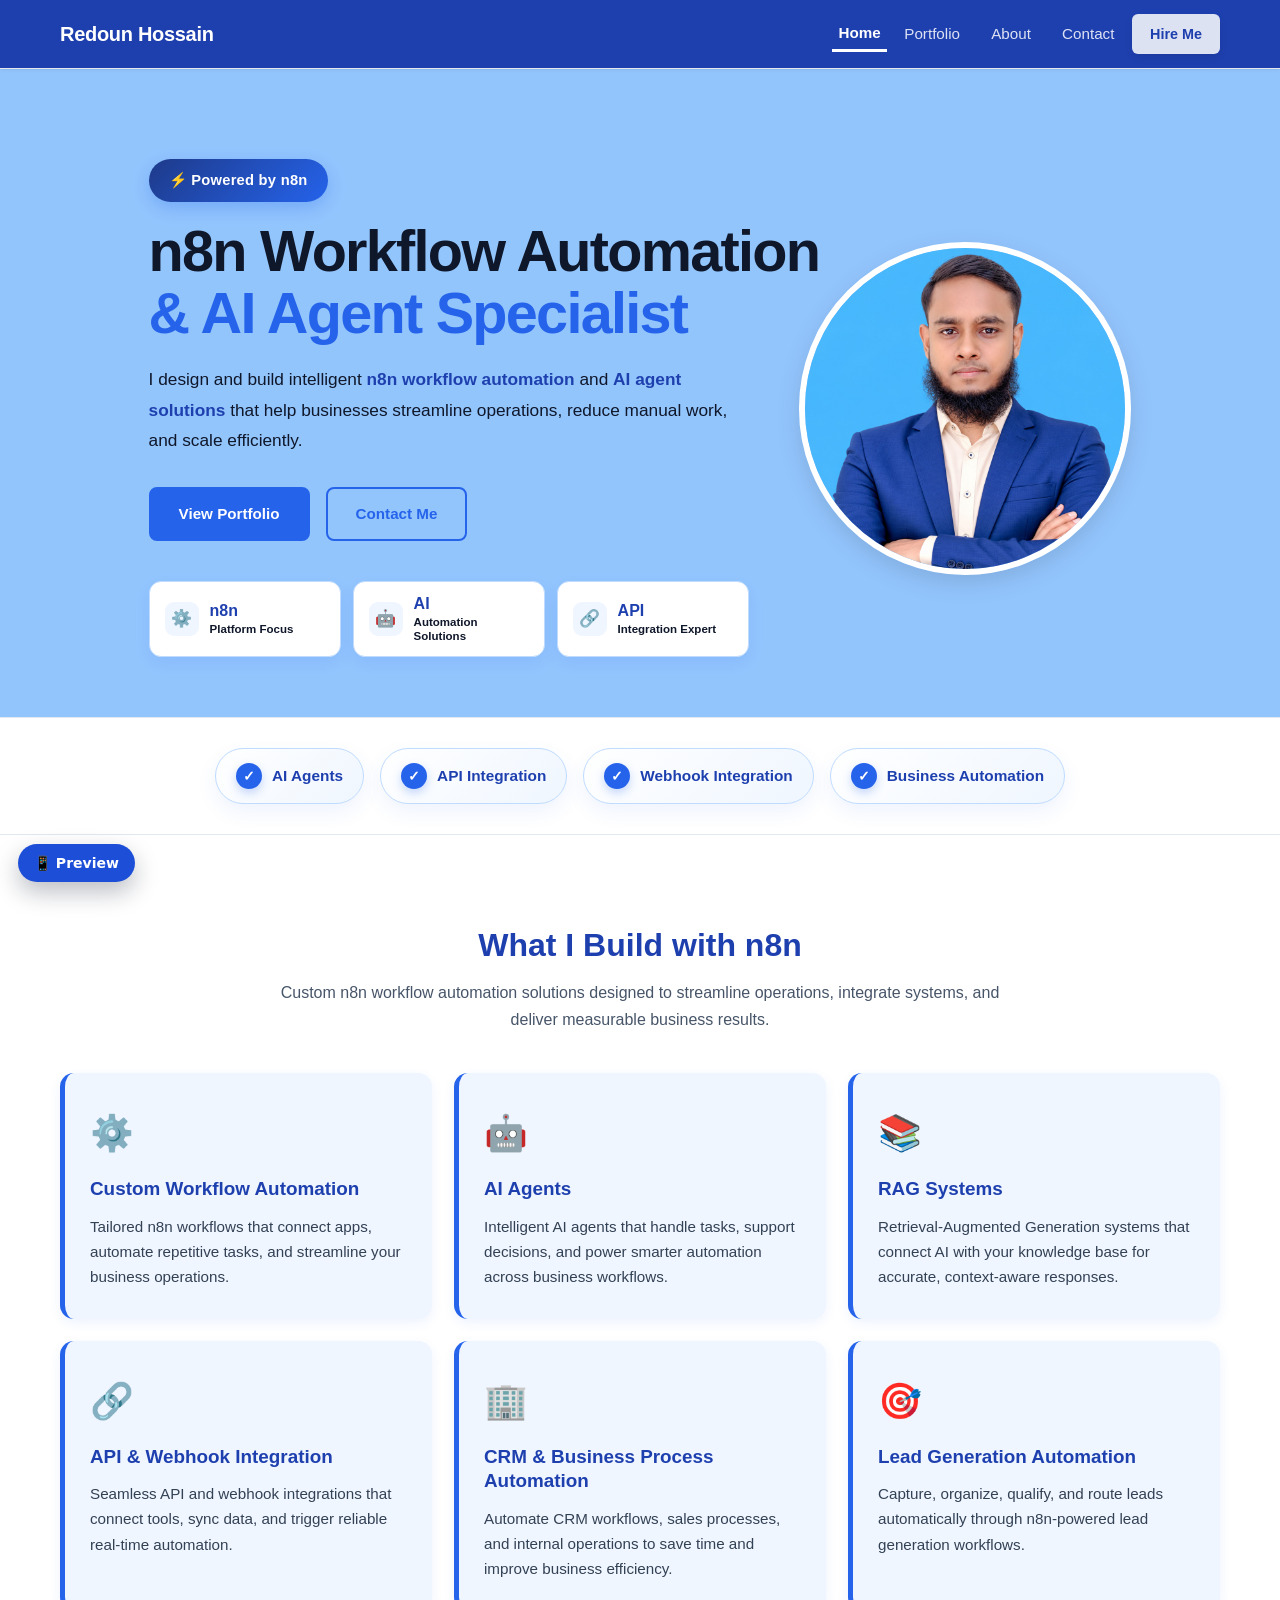
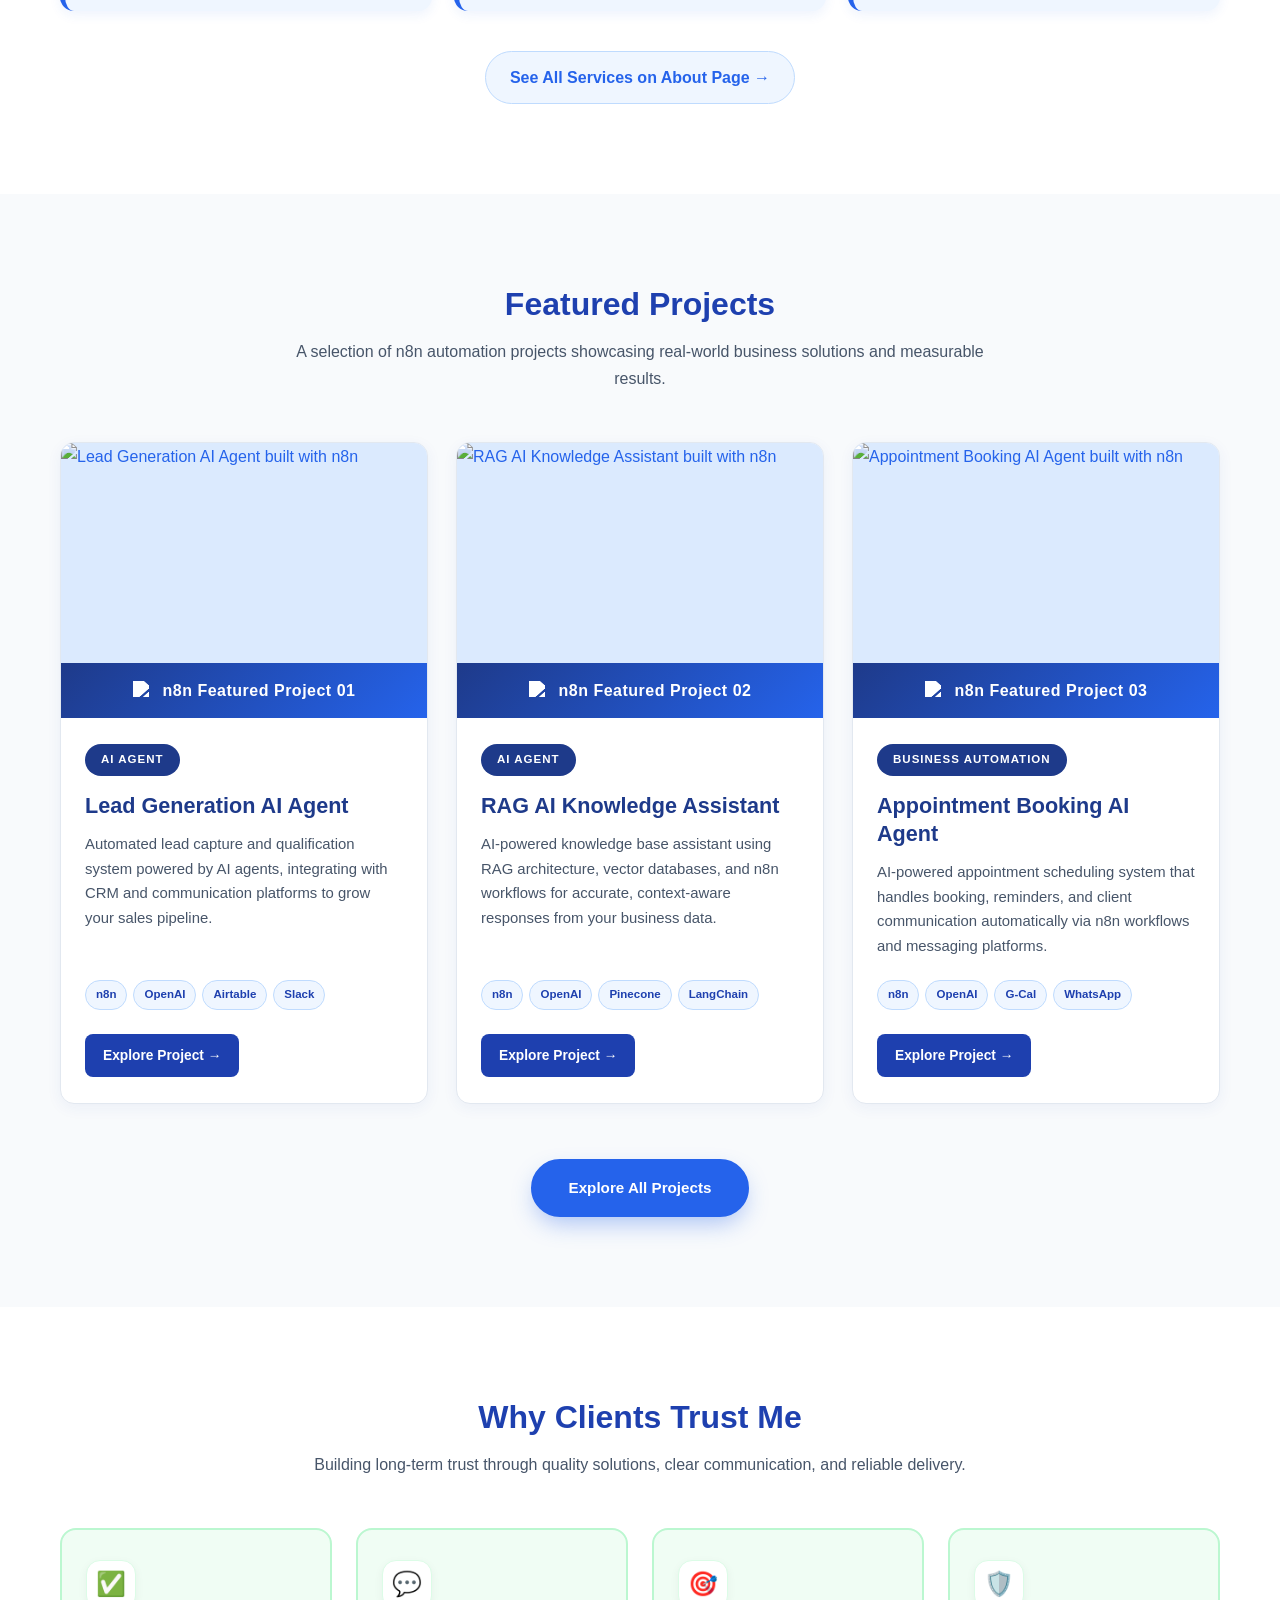
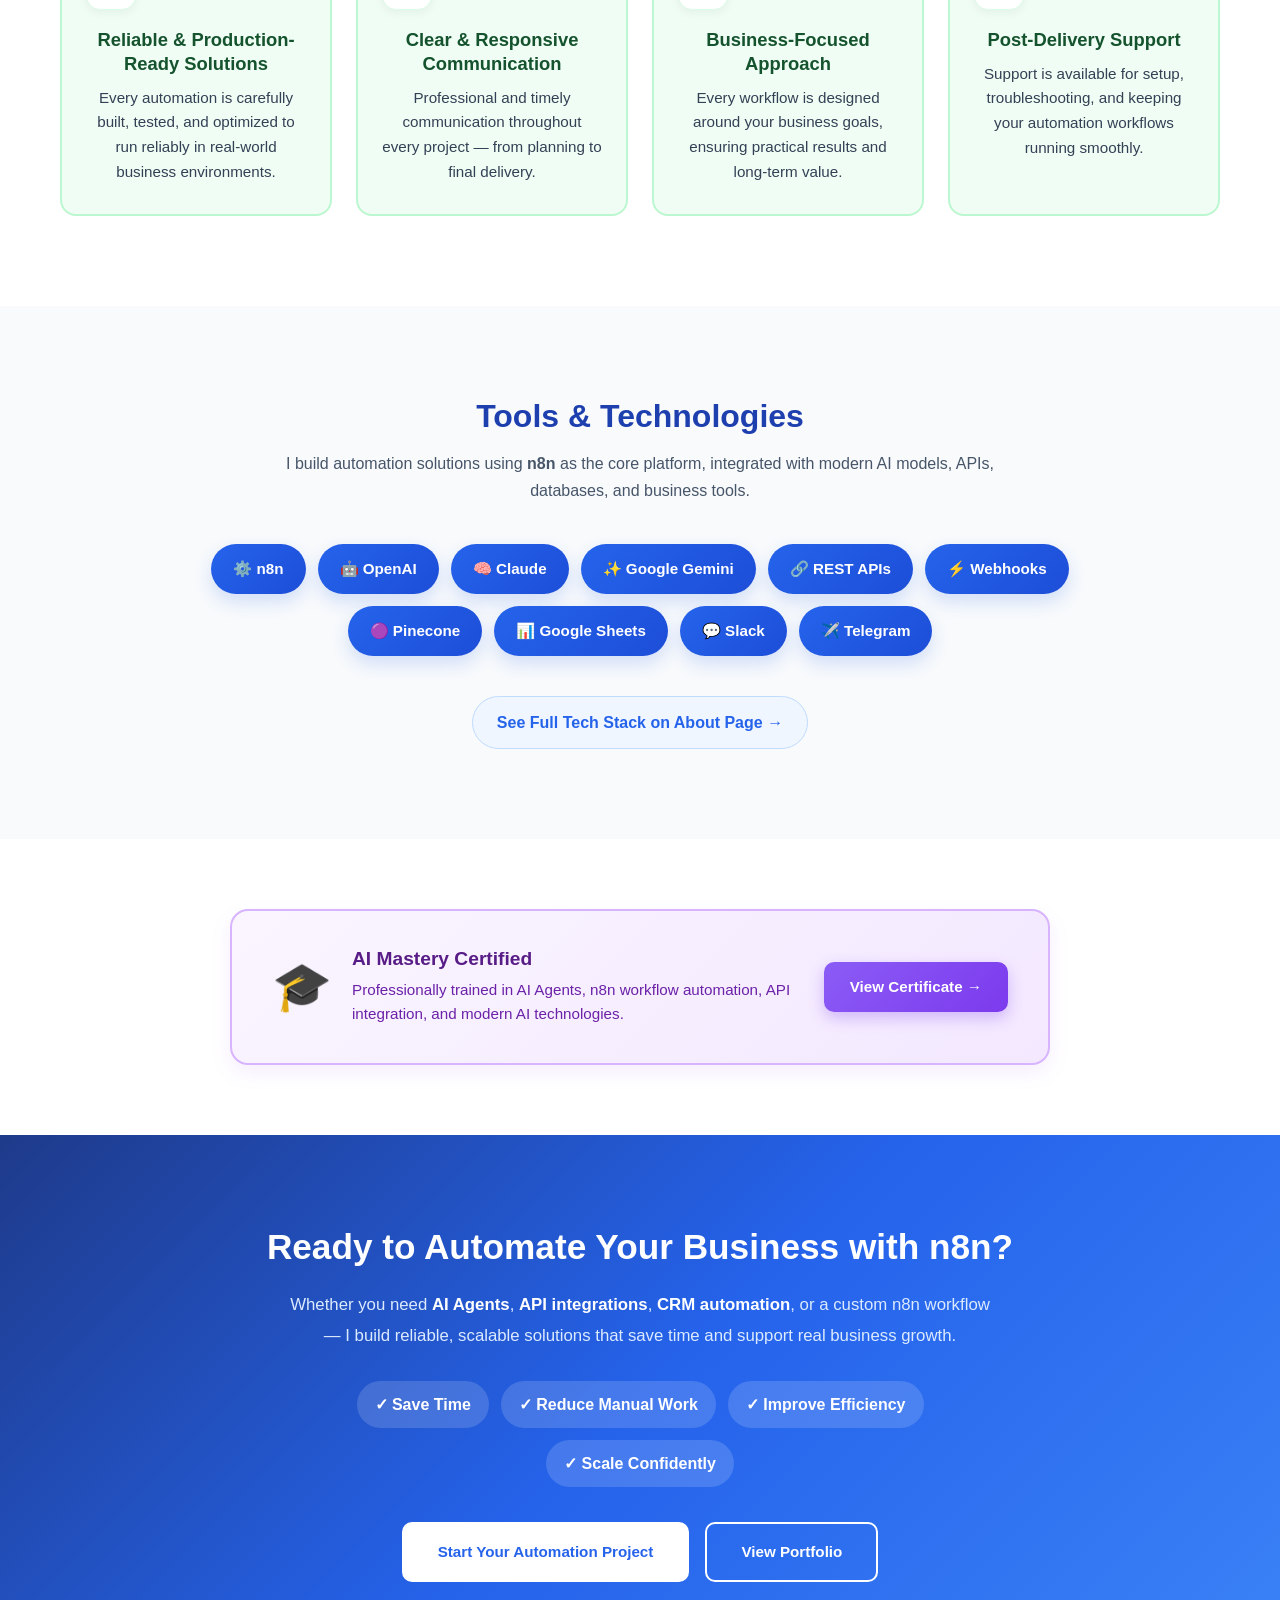
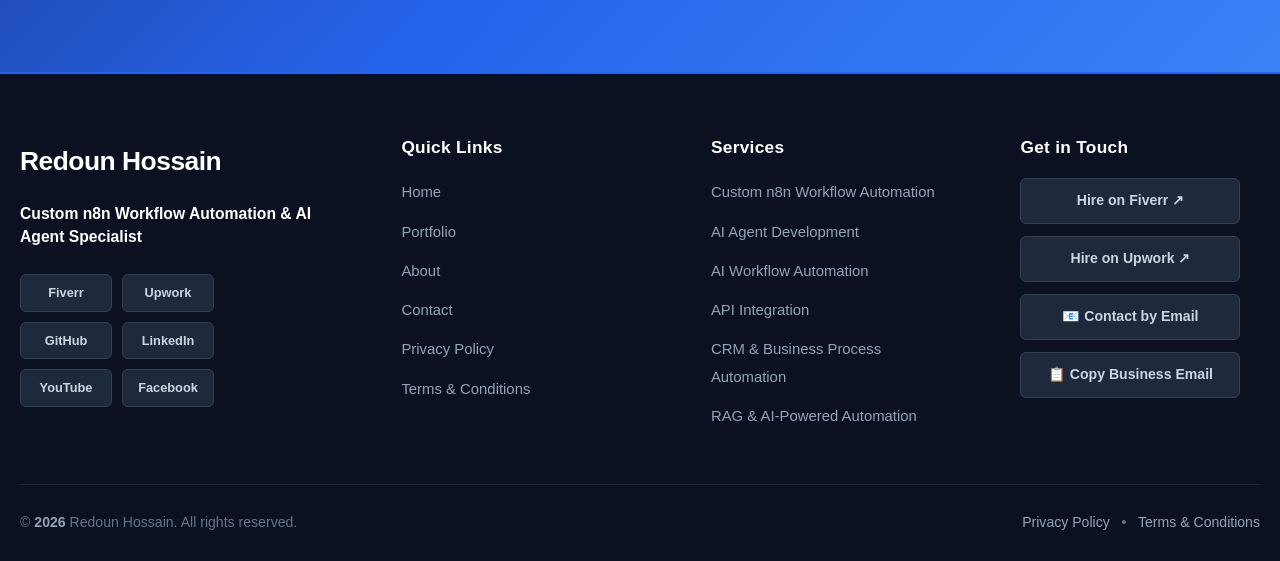
==== commit cc857dcc: "indexxxx" ====
--- a/index.html
+++ b/index.html
@@ -28,11 +28,37 @@
       border-bottom:none !important;
     }
 
+    /* ===================== HERO CENTER FIX ===================== */
+    .home-hero .hero-inner{
+      display:flex !important;
+      flex-direction:row !important;
+      align-items:center !important;
+      justify-content:center !important;
+      gap:50px !important;
+      max-width:1200px !important;
+      margin:0 auto !important;
+      padding-left:24px !important;
+      padding-right:24px !important;
+      grid-template-columns:unset !important;
+    }
+
+    .home-hero .hero-text{
+      flex:0 1 600px !important;
+      min-width:0 !important;
+    }
+
+    .home-hero .hero-image{
+      flex:0 0 auto !important;
+      display:flex !important;
+      align-items:center !important;
+      justify-content:center !important;
+    }
+
     /* Keep the desktop profile photo perfectly square before the circular crop. */
     @media (min-width:769px){
       .home-hero .hero-image img{
-        width:clamp(260px,28vw,380px) !important;
-        height:clamp(260px,28vw,380px) !important;
+        width:clamp(260px,26vw,360px) !important;
+        height:clamp(260px,26vw,360px) !important;
         max-width:none !important;
         margin:0;
         aspect-ratio:1 / 1;
@@ -486,35 +512,7 @@
       .cert-mini-card{
         padding:30px 24px;
       }
-    }
-
-    /* ===================== HERO CENTER FIX — ONLY POSITIONING ===================== */
-    .home-hero .hero-inner{
-      display:flex !important;
-      flex-direction:row !important;
-      align-items:center !important;
-      justify-content:space-between !important;
-      gap:40px !important;
-      max-width:1200px !important;
-      margin:0 auto !important;
-      padding-left:24px !important;
-      padding-right:24px !important;
-      grid-template-columns:unset !important;
-    }
-
-    .home-hero .hero-text{
-      flex:1 1 0% !important;
-      min-width:0 !important;
-    }
-
-    .home-hero .hero-image{
-      flex:0 0 auto !important;
-      display:flex !important;
-      align-items:center !important;
-      justify-content:center !important;
-    }
-
-    @media (max-width:768px){
+
       .home-hero .hero-inner{
         flex-direction:column !important;
         text-align:center !important;
@@ -748,7 +746,6 @@
           <h3 style="color:#1e3a8a;font-size:1.35rem;font-weight:900;margin:0 0 12px;line-height:1.3;">Lead Generation AI Agent</h3>
           <p style="color:#475569;font-size:0.93rem;line-height:1.65;margin:0 0 22px;flex-grow:1;">Automated lead capture and qualification system powered by AI agents, integrating with CRM and communication platforms to grow your sales pipeline.</p>
           
-          <!-- Fixed Tags Container -->
           <div style="display:flex;flex-wrap:wrap;gap:6px;">
             <span style="background:#eff6ff;color:#1e40af;border:1px solid #bfdbfe;font-weight:700;font-size:0.72rem;padding:4px 10px;border-radius:50px;">n8n</span>
             <span style="background:#eff6ff;color:#1e40af;border:1px solid #bfdbfe;font-weight:700;font-size:0.72rem;padding:4px 10px;border-radius:50px;">OpenAI</span>
@@ -789,7 +786,6 @@
           <h3 style="color:#1e3a8a;font-size:1.35rem;font-weight:900;margin:0 0 12px;line-height:1.3;">RAG AI Knowledge Assistant</h3>
           <p style="color:#475569;font-size:0.93rem;line-height:1.65;margin:0 0 22px;flex-grow:1;">AI-powered knowledge base assistant using RAG architecture, vector databases, and n8n workflows for accurate, context-aware responses from your business data.</p>
           
-          <!-- Fixed Tags Container -->
           <div style="display:flex;flex-wrap:wrap;gap:6px;">
             <span style="background:#eff6ff;color:#1e40af;border:1px solid #bfdbfe;font-weight:700;font-size:0.72rem;padding:4px 10px;border-radius:50px;">n8n</span>
             <span style="background:#eff6ff;color:#1e40af;border:1px solid #bfdbfe;font-weight:700;font-size:0.72rem;padding:4px 10px;border-radius:50px;">OpenAI</span>
@@ -830,7 +826,6 @@
           <h3 style="color:#1e3a8a;font-size:1.35rem;font-weight:900;margin:0 0 12px;line-height:1.3;">Appointment Booking AI Agent</h3>
           <p style="color:#475569;font-size:0.93rem;line-height:1.65;margin:0 0 22px;flex-grow:1;">AI-powered appointment scheduling system that handles booking, reminders, and client communication automatically via n8n workflows and messaging platforms.</p>
           
-          <!-- Fixed Tags Container (WhatsApp will fit now) -->
           <div style="display:flex;flex-wrap:wrap;gap:6px;">
             <span style="background:#eff6ff;color:#1e40af;border:1px solid #bfdbfe;font-weight:700;font-size:0.72rem;padding:4px 10px;border-radius:50px;">n8n</span>
             <span style="background:#eff6ff;color:#1e40af;border:1px solid #bfdbfe;font-weight:700;font-size:0.72rem;padding:4px 10px;border-radius:50px;">OpenAI</span>
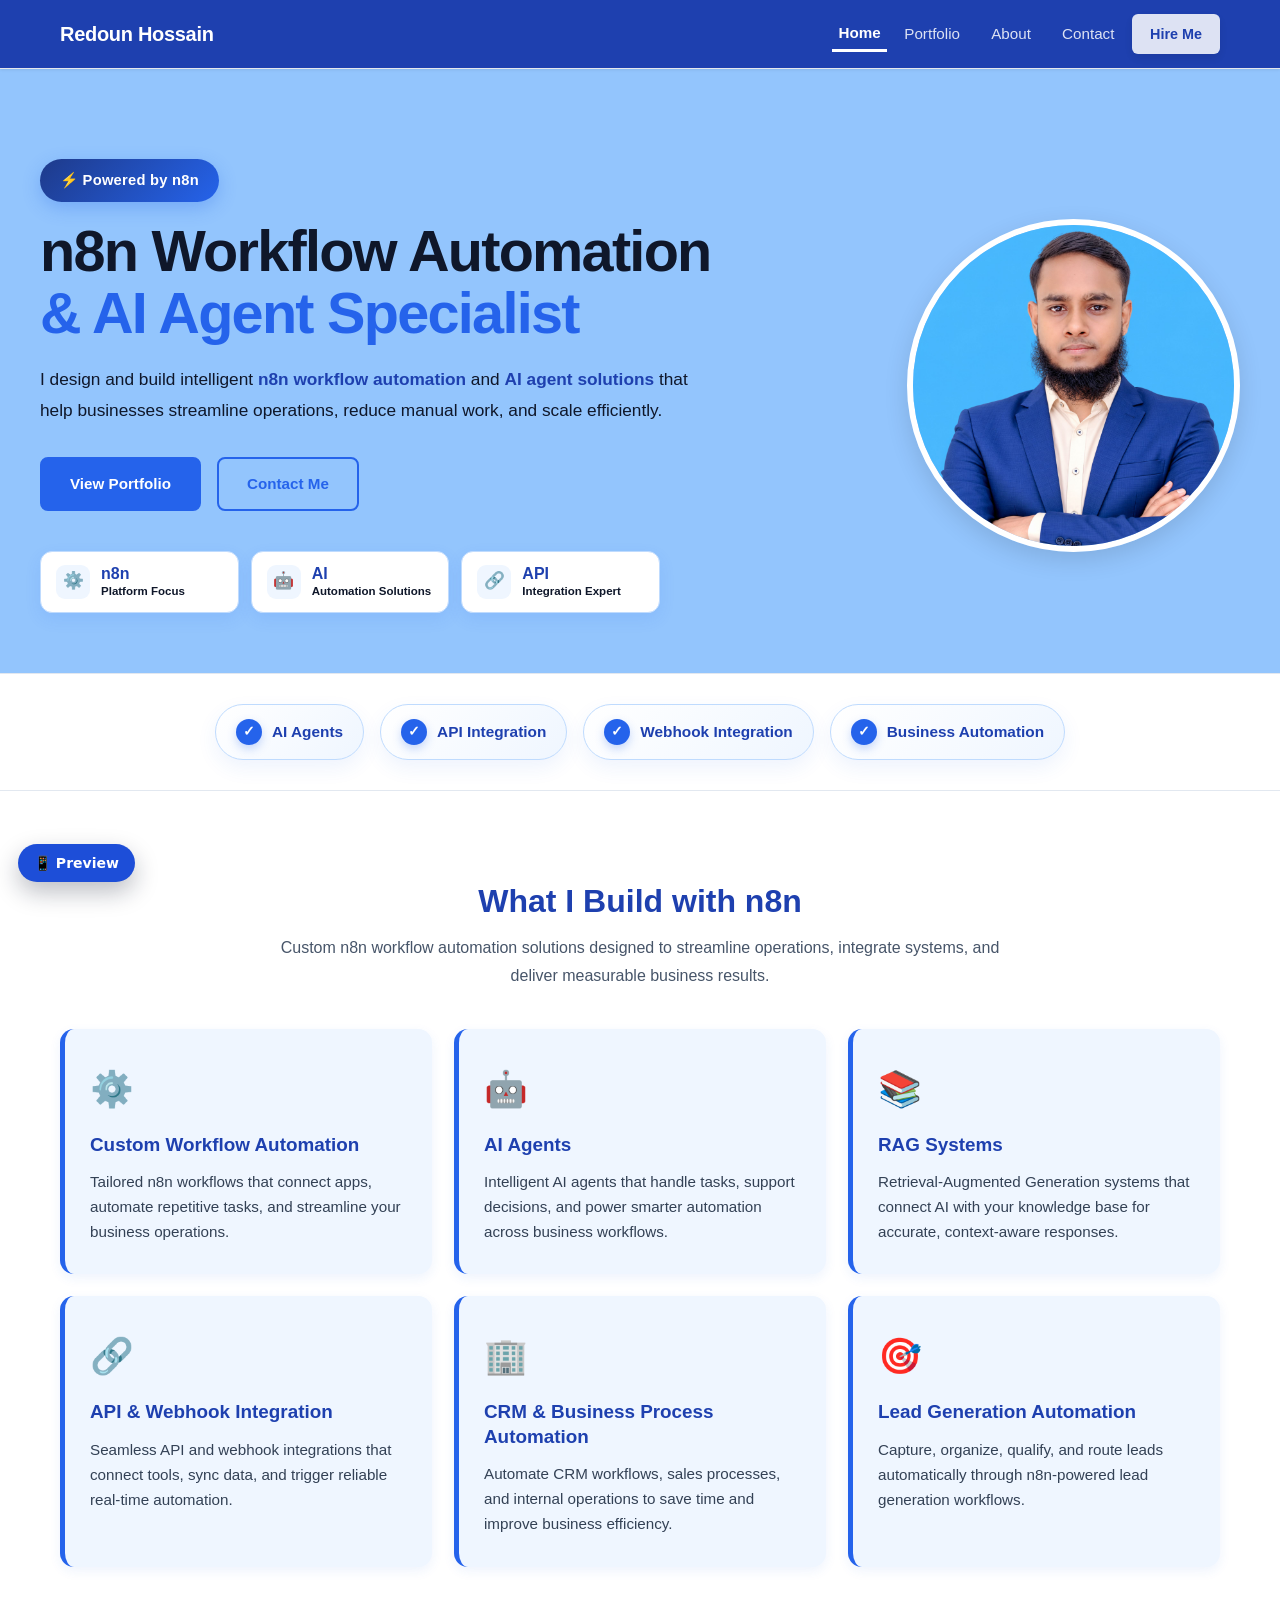
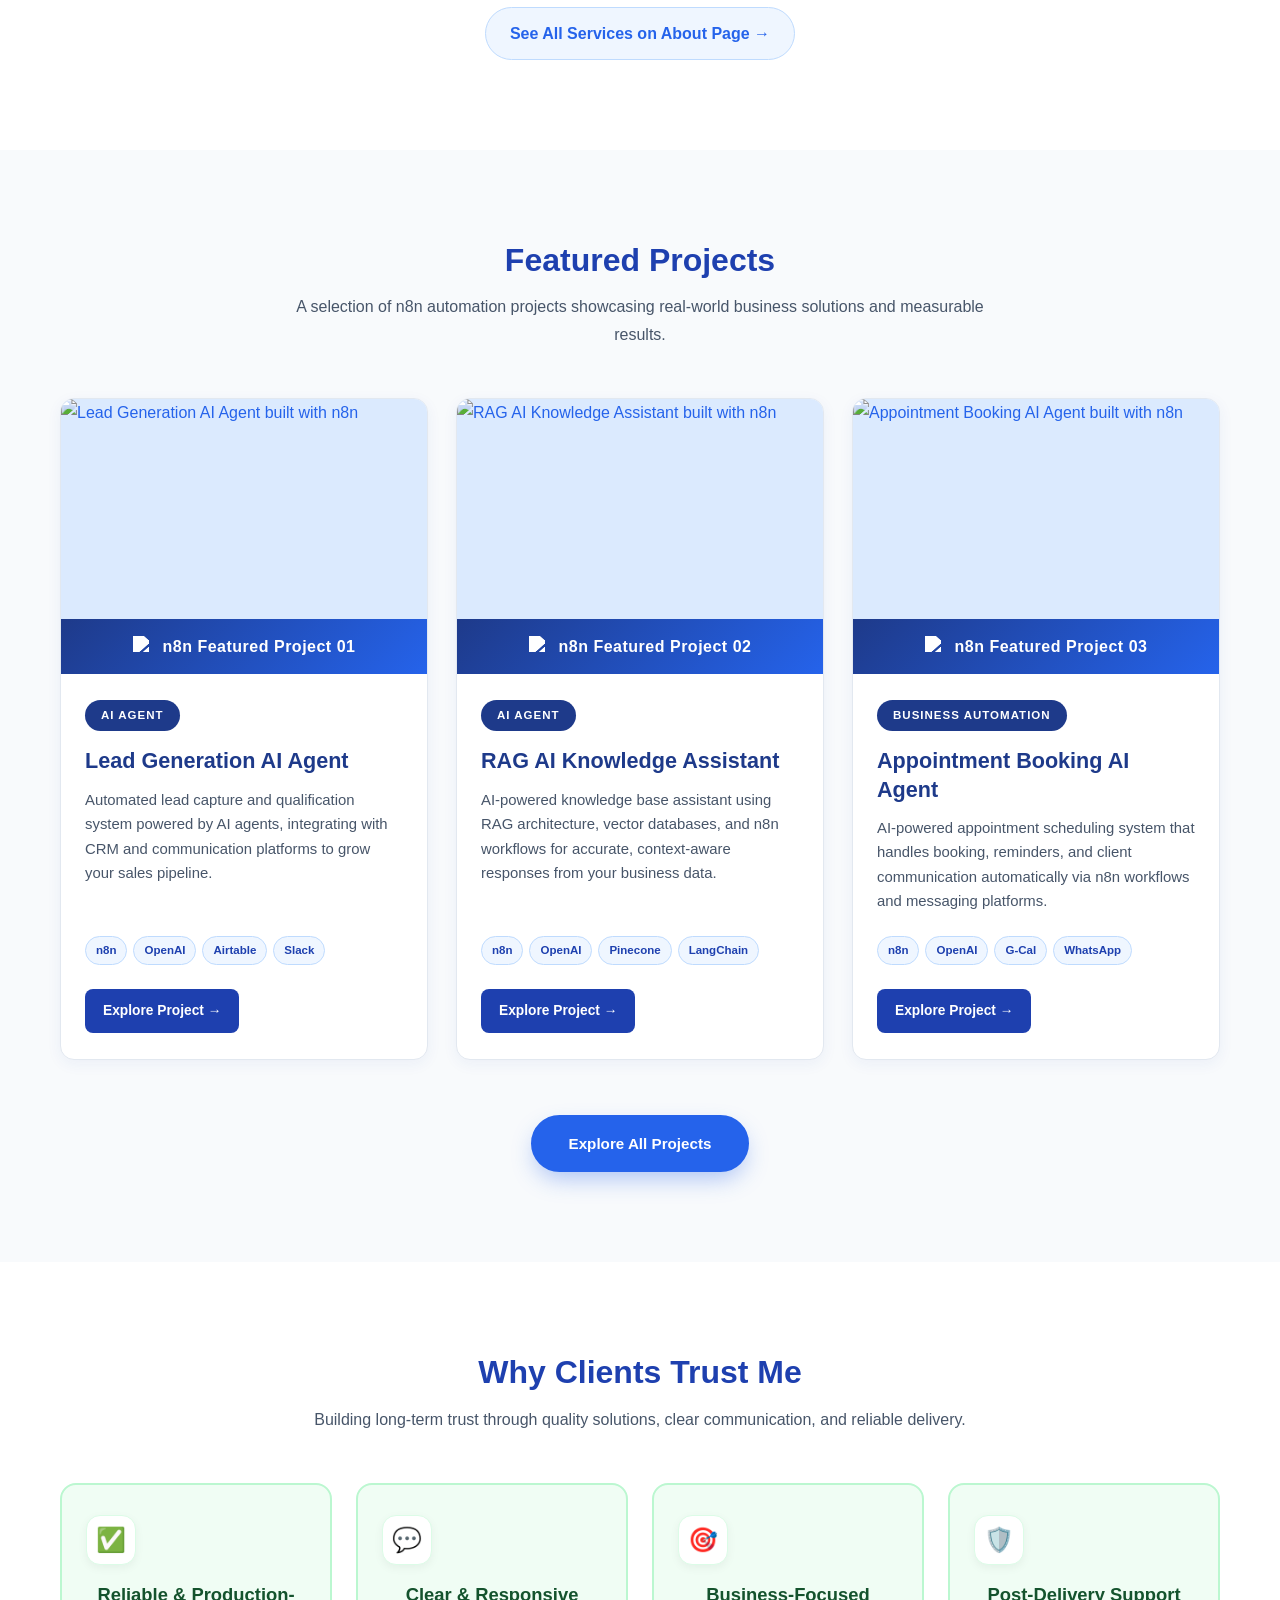
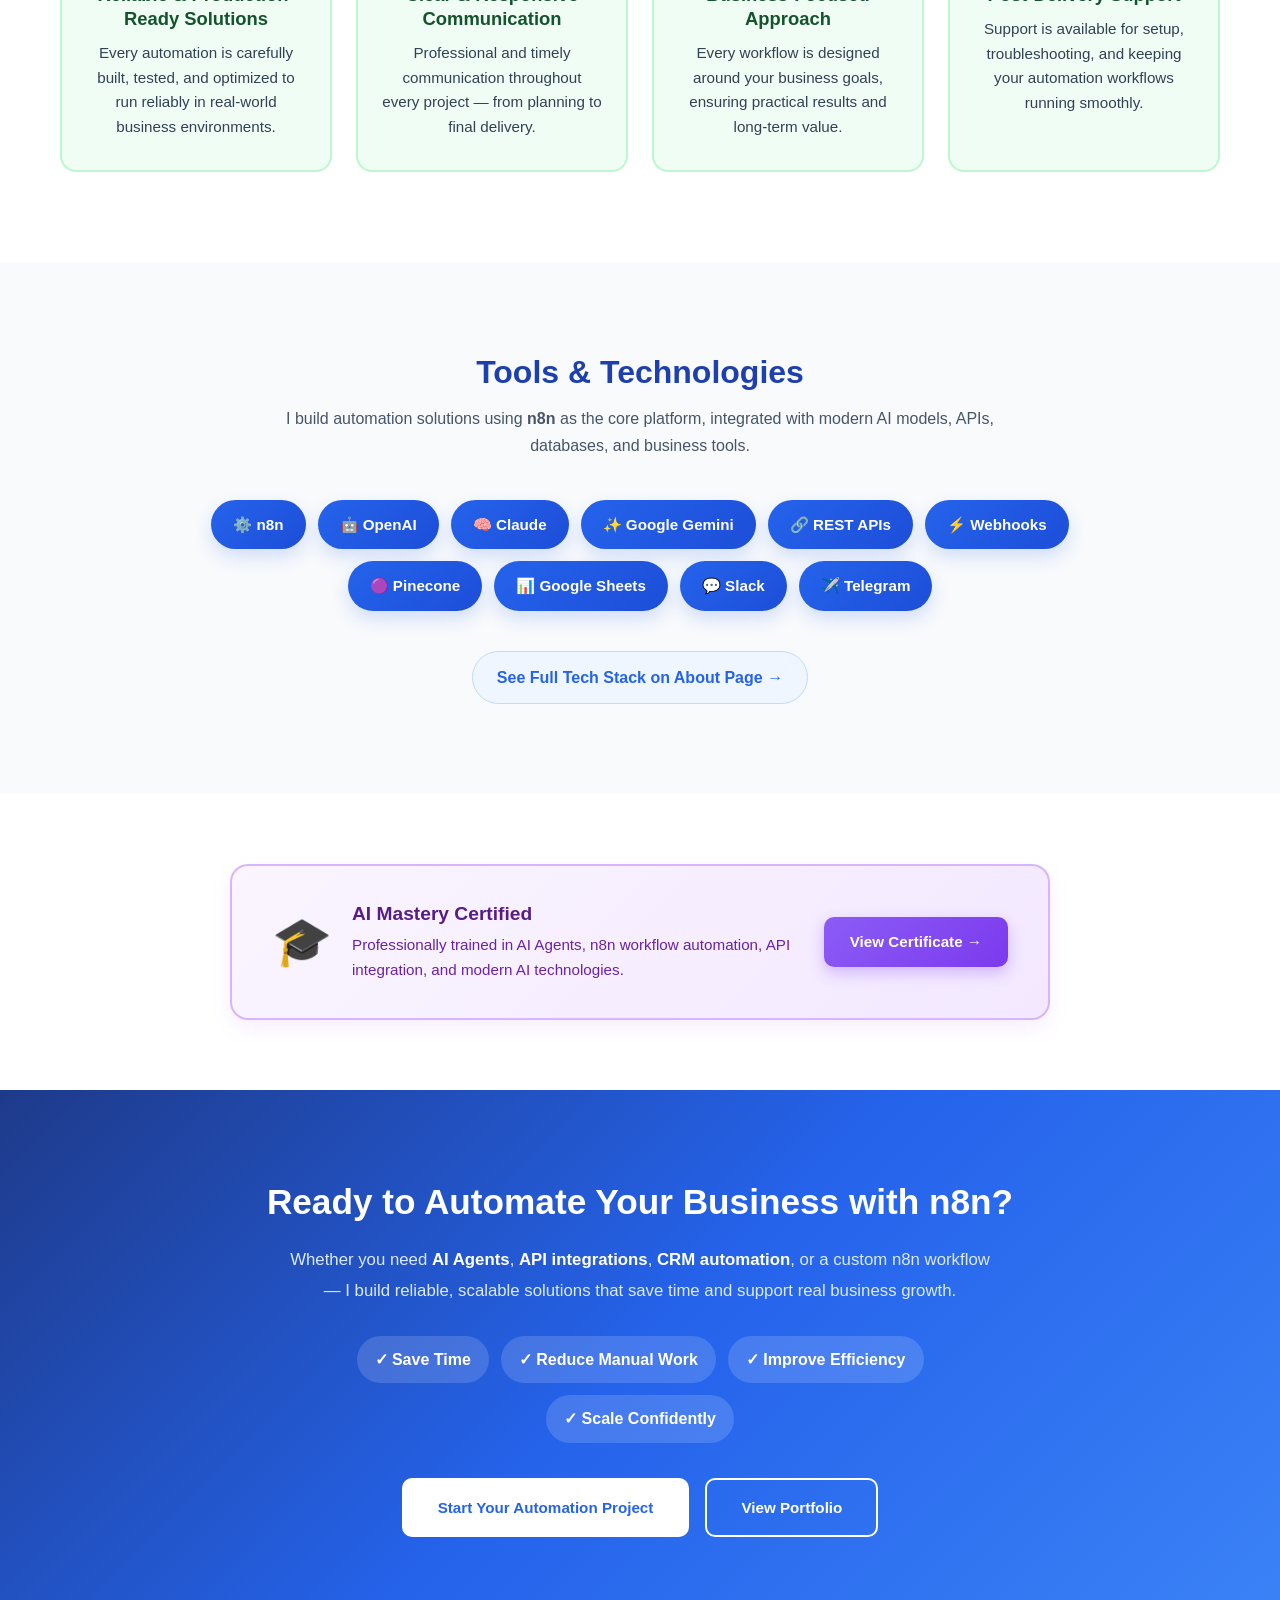
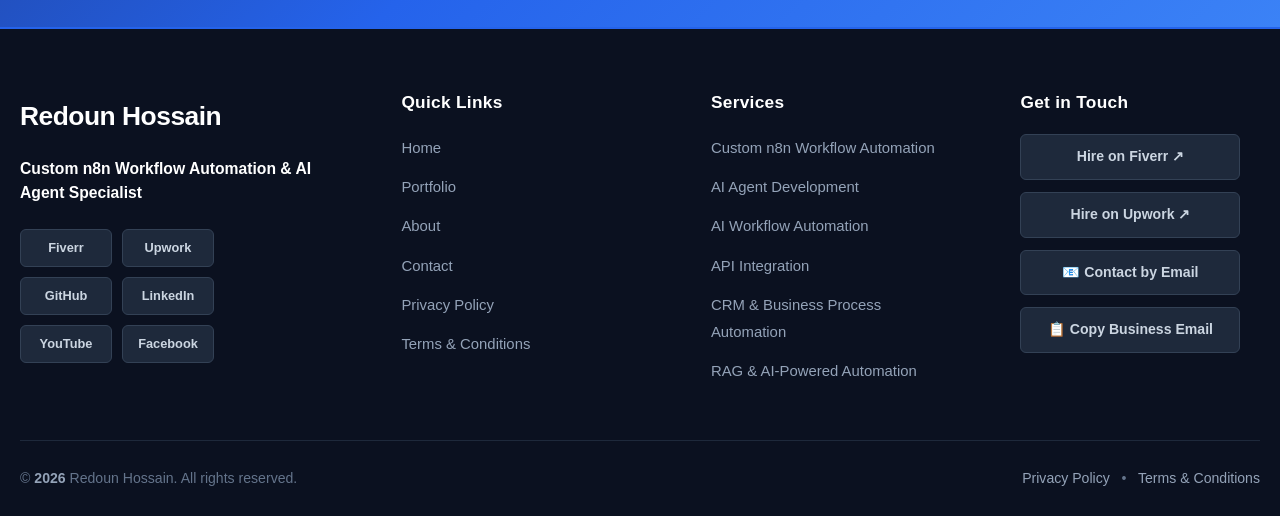
==== commit e58c298d: "ind" ====
--- a/index.html
+++ b/index.html
@@ -26,46 +26,6 @@
       background:linear-gradient(135deg,#eff6ff 0%,#dbeafe 100%) !important;
       padding:90px 0 60px !important;
       border-bottom:none !important;
-    }
-
-    /* ===================== HERO CENTER FIX ===================== */
-    .home-hero .hero-inner{
-      display:flex !important;
-      flex-direction:row !important;
-      align-items:center !important;
-      justify-content:center !important;
-      gap:50px !important;
-      max-width:1200px !important;
-      margin:0 auto !important;
-      padding-left:24px !important;
-      padding-right:24px !important;
-      grid-template-columns:unset !important;
-    }
-
-    .home-hero .hero-text{
-      flex:0 1 600px !important;
-      min-width:0 !important;
-    }
-
-    .home-hero .hero-image{
-      flex:0 0 auto !important;
-      display:flex !important;
-      align-items:center !important;
-      justify-content:center !important;
-    }
-
-    /* Keep the desktop profile photo perfectly square before the circular crop. */
-    @media (min-width:769px){
-      .home-hero .hero-image img{
-        width:clamp(260px,26vw,360px) !important;
-        height:clamp(260px,26vw,360px) !important;
-        max-width:none !important;
-        margin:0;
-        aspect-ratio:1 / 1;
-        object-fit:cover;
-        border-radius:50% !important;
-        display:block;
-      }
     }
 
     .hero-pill{
@@ -88,11 +48,12 @@
       margin-bottom:20px !important;
       font-size:clamp(2.35rem,4.5vw,4.2rem) !important;
       letter-spacing:-.03em;
+      max-width:100% !important;
     }
 
     .hero-title-home .hero-line{
       display:block;
-      white-space:nowrap;
+      white-space:normal !important;
     }
 
     .hero-title-home .hero-line-accent{
@@ -486,37 +447,59 @@
       box-shadow:0 10px 20px rgba(124,58,237,.35);
     }
 
+    /* ===================== HERO BALANCE FIX ===================== */
+    .home-hero .hero-inner{
+      display:flex !important;
+      flex-direction:row !important;
+      align-items:center !important;
+      justify-content:space-between !important;
+      gap:40px !important;
+      max-width:1360px !important;
+      margin:0 auto !important;
+      padding-left:40px !important;
+      padding-right:40px !important;
+      box-sizing:border-box;
+      grid-template-columns:unset !important;
+    }
+
+    .home-hero .hero-text{
+      flex:1 1 0% !important;
+      min-width:0 !important;
+      max-width:720px !important;
+    }
+
+    .home-hero .hero-image{
+      flex:0 0 auto !important;
+      display:flex !important;
+      align-items:center !important;
+      justify-content:center !important;
+    }
+
+    @media (min-width:769px){
+      .home-hero .hero-image img{
+        width:clamp(260px,26vw,360px) !important;
+        height:clamp(260px,26vw,360px) !important;
+        max-width:none !important;
+        aspect-ratio:1 / 1;
+        object-fit:cover;
+        border-radius:50% !important;
+        display:block;
+        margin:0;
+      }
+    }
+
+    /* ===================== MOBILE ===================== */
     @media (max-width: 768px){
       .home-hero{
         padding:75px 0 50px !important;
-      }
-
-      .hero-title-home .hero-line{
-        white-space:normal;
-      }
-
-      .home-hero .hero-stats{
-        grid-template-columns:1fr;
-        max-width:100%;
-      }
-
-      .proof-buttons{
-        gap:12px;
-      }
-
-      .proof-chip{
-        width:100%;
-        justify-content:flex-start;
-      }
-
-      .cert-mini-card{
-        padding:30px 24px;
       }
 
       .home-hero .hero-inner{
         flex-direction:column !important;
         text-align:center !important;
         gap:30px !important;
+        padding-left:24px !important;
+        padding-right:24px !important;
       }
 
       .home-hero .hero-image{
@@ -527,6 +510,7 @@
         display:flex !important;
         flex-direction:column !important;
         align-items:center !important;
+        max-width:100% !important;
       }
 
       .home-hero .hero-buttons{
@@ -534,8 +518,23 @@
       }
 
       .home-hero .hero-stats{
+        grid-template-columns:1fr;
+        max-width:100%;
         margin-left:auto !important;
         margin-right:auto !important;
+      }
+
+      .proof-buttons{
+        gap:12px;
+      }
+
+      .proof-chip{
+        width:100%;
+        justify-content:flex-start;
+      }
+
+      .cert-mini-card{
+        padding:30px 24px;
       }
     }
 
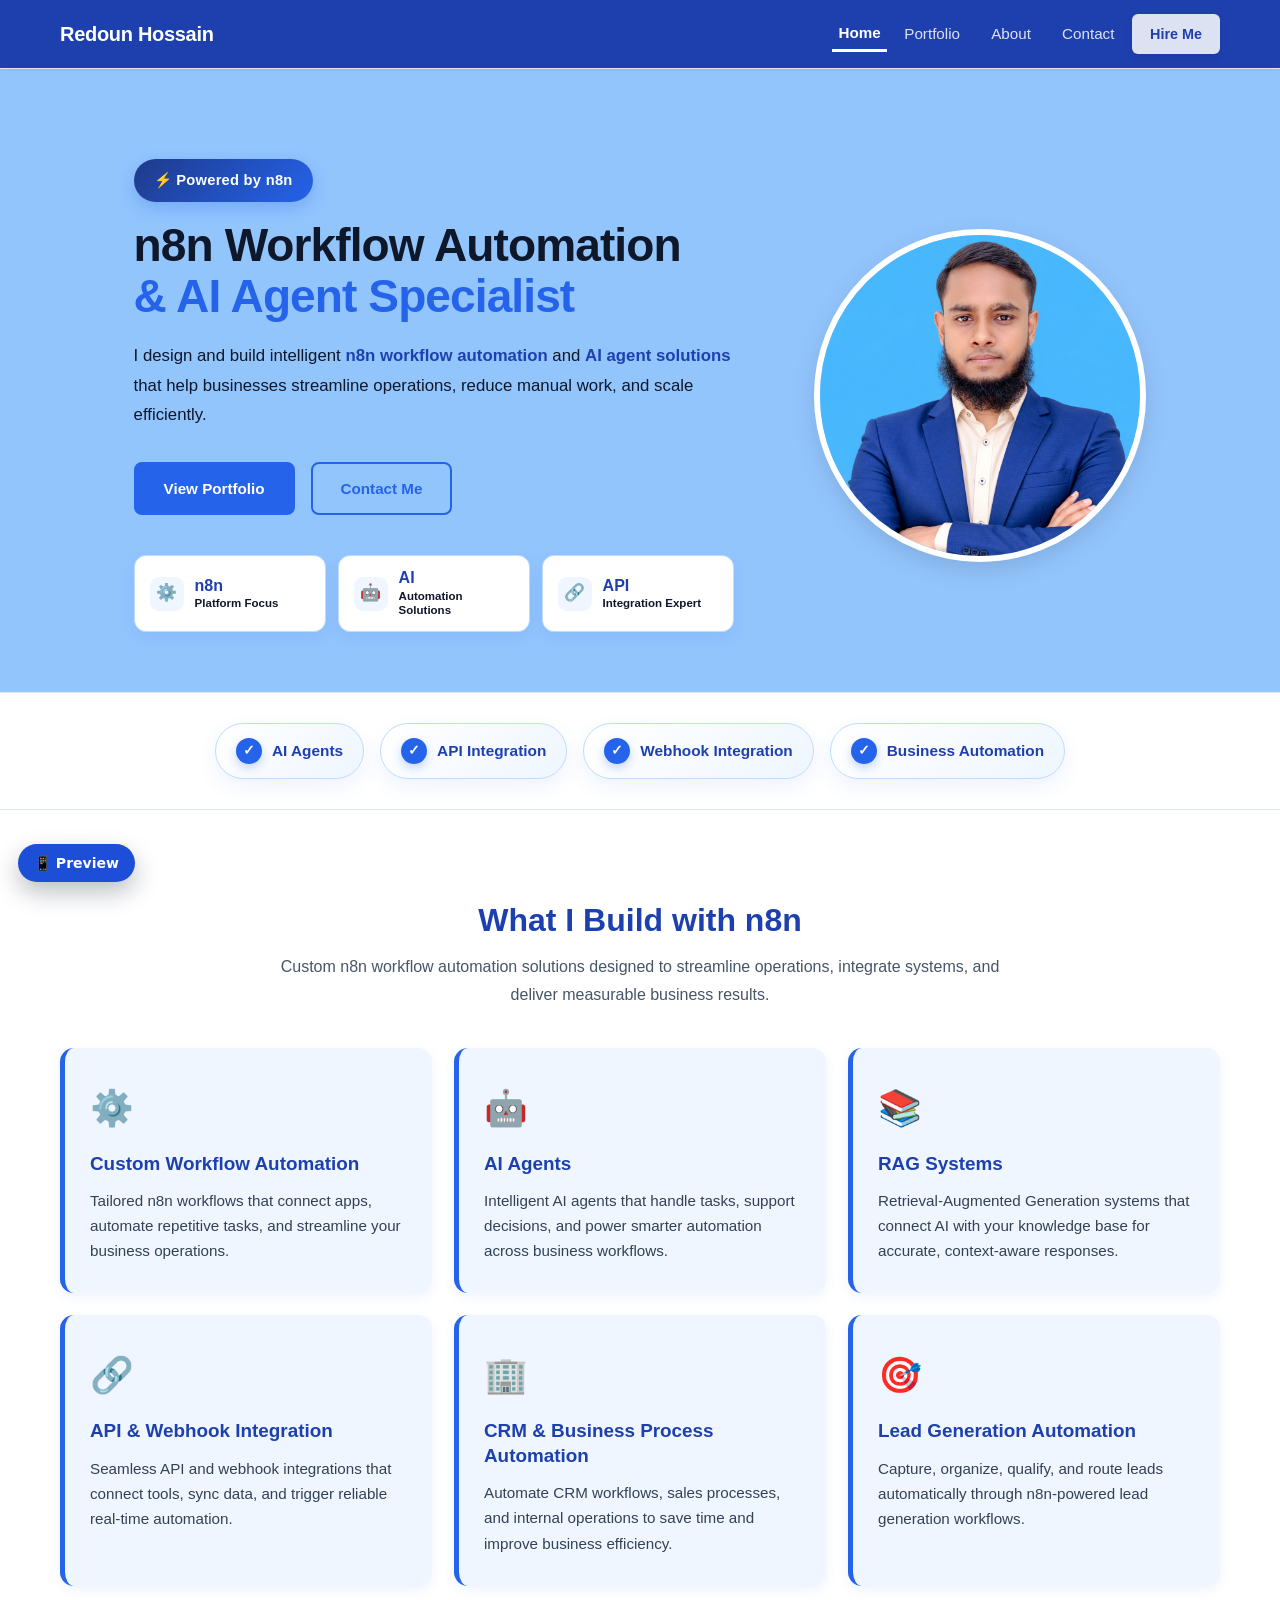
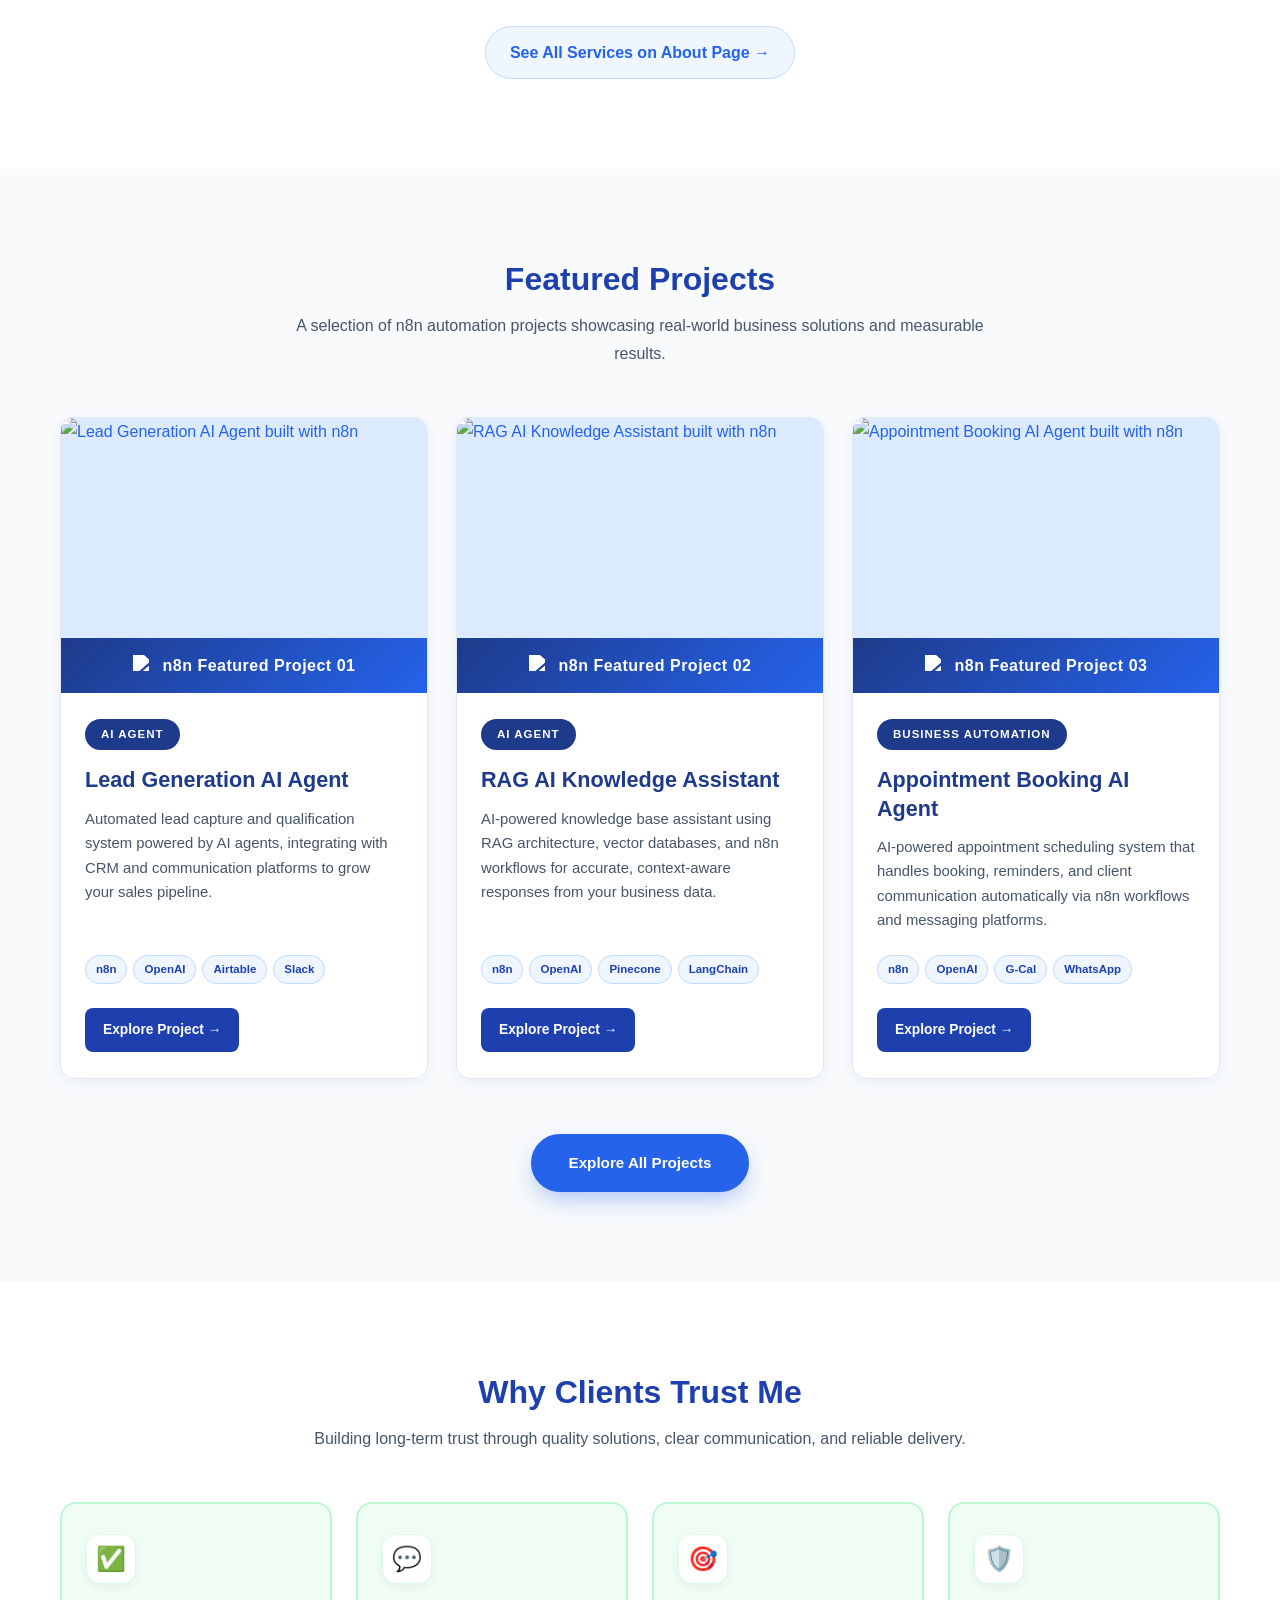
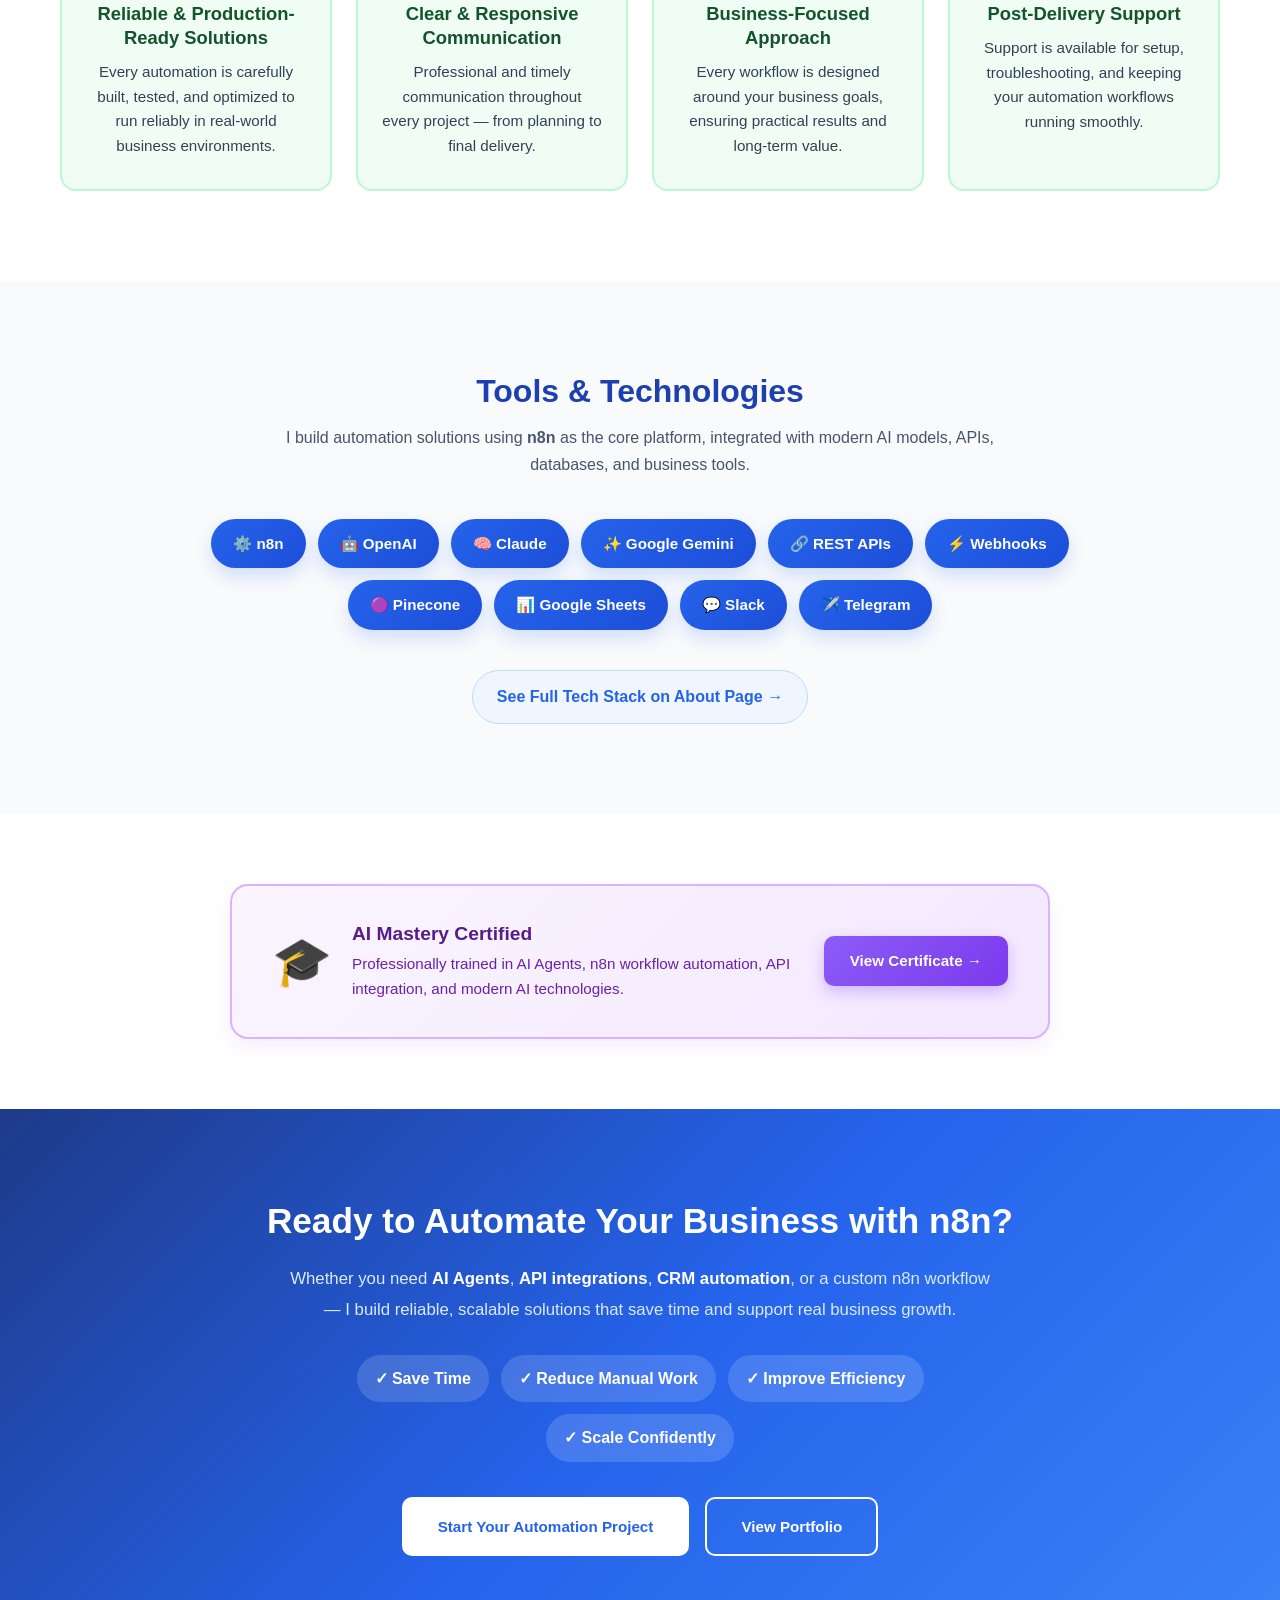
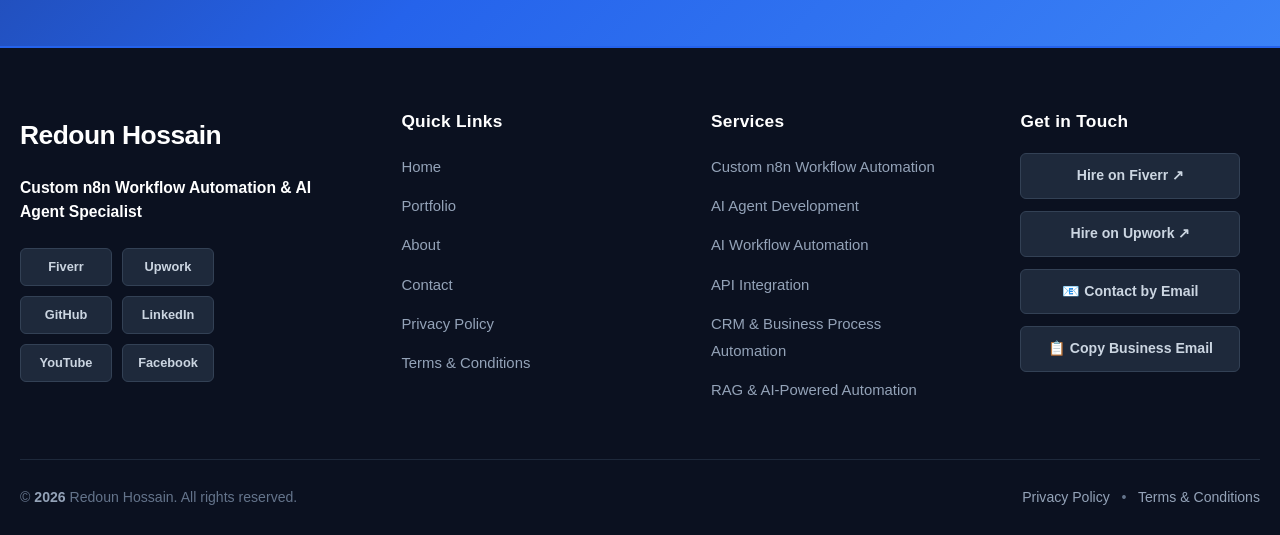
==== commit ce78a309: "hoy na keno?" ====
--- a/index.html
+++ b/index.html
@@ -44,10 +44,10 @@
     .hero-title-home{
       color:#0f172a !important;
       font-weight:900 !important;
-      line-height:1.08 !important;
+      line-height:1.1 !important;
       margin-bottom:20px !important;
-      font-size:clamp(2.35rem,4.5vw,4.2rem) !important;
-      letter-spacing:-.03em;
+      font-size:clamp(2rem, 3.6vw, 3.4rem) !important;
+      letter-spacing:-.02em;
       max-width:100% !important;
     }
 
@@ -62,18 +62,18 @@
 
     .hero-sub-home{
       color:#334155 !important;
-      font-size:1.08rem !important;
+      font-size:1.05rem !important;
       line-height:1.75 !important;
       margin-bottom:32px !important;
       font-weight:500 !important;
-      max-width:650px;
+      max-width:600px;
     }
 
     .home-hero .hero-stats{
       display:grid;
       grid-template-columns:repeat(3,minmax(0,1fr));
       gap:12px;
-      max-width:620px;
+      max-width:600px;
       margin-top:30px;
     }
 
@@ -452,20 +452,20 @@
       display:flex !important;
       flex-direction:row !important;
       align-items:center !important;
-      justify-content:space-between !important;
-      gap:40px !important;
-      max-width:1360px !important;
+      justify-content:center !important;
+      gap:60px !important;
+      max-width:1200px !important;
       margin:0 auto !important;
-      padding-left:40px !important;
-      padding-right:40px !important;
+      padding-left:24px !important;
+      padding-right:24px !important;
       box-sizing:border-box;
       grid-template-columns:unset !important;
     }
 
     .home-hero .hero-text{
-      flex:1 1 0% !important;
+      flex:0 1 620px !important;
       min-width:0 !important;
-      max-width:720px !important;
+      max-width:620px !important;
     }
 
     .home-hero .hero-image{
@@ -477,8 +477,8 @@
 
     @media (min-width:769px){
       .home-hero .hero-image img{
-        width:clamp(260px,26vw,360px) !important;
-        height:clamp(260px,26vw,360px) !important;
+        width:clamp(260px,26vw,340px) !important;
+        height:clamp(260px,26vw,340px) !important;
         max-width:none !important;
         aspect-ratio:1 / 1;
         object-fit:cover;
@@ -511,6 +511,7 @@
         flex-direction:column !important;
         align-items:center !important;
         max-width:100% !important;
+        flex:1 1 auto !important;
       }
 
       .home-hero .hero-buttons{
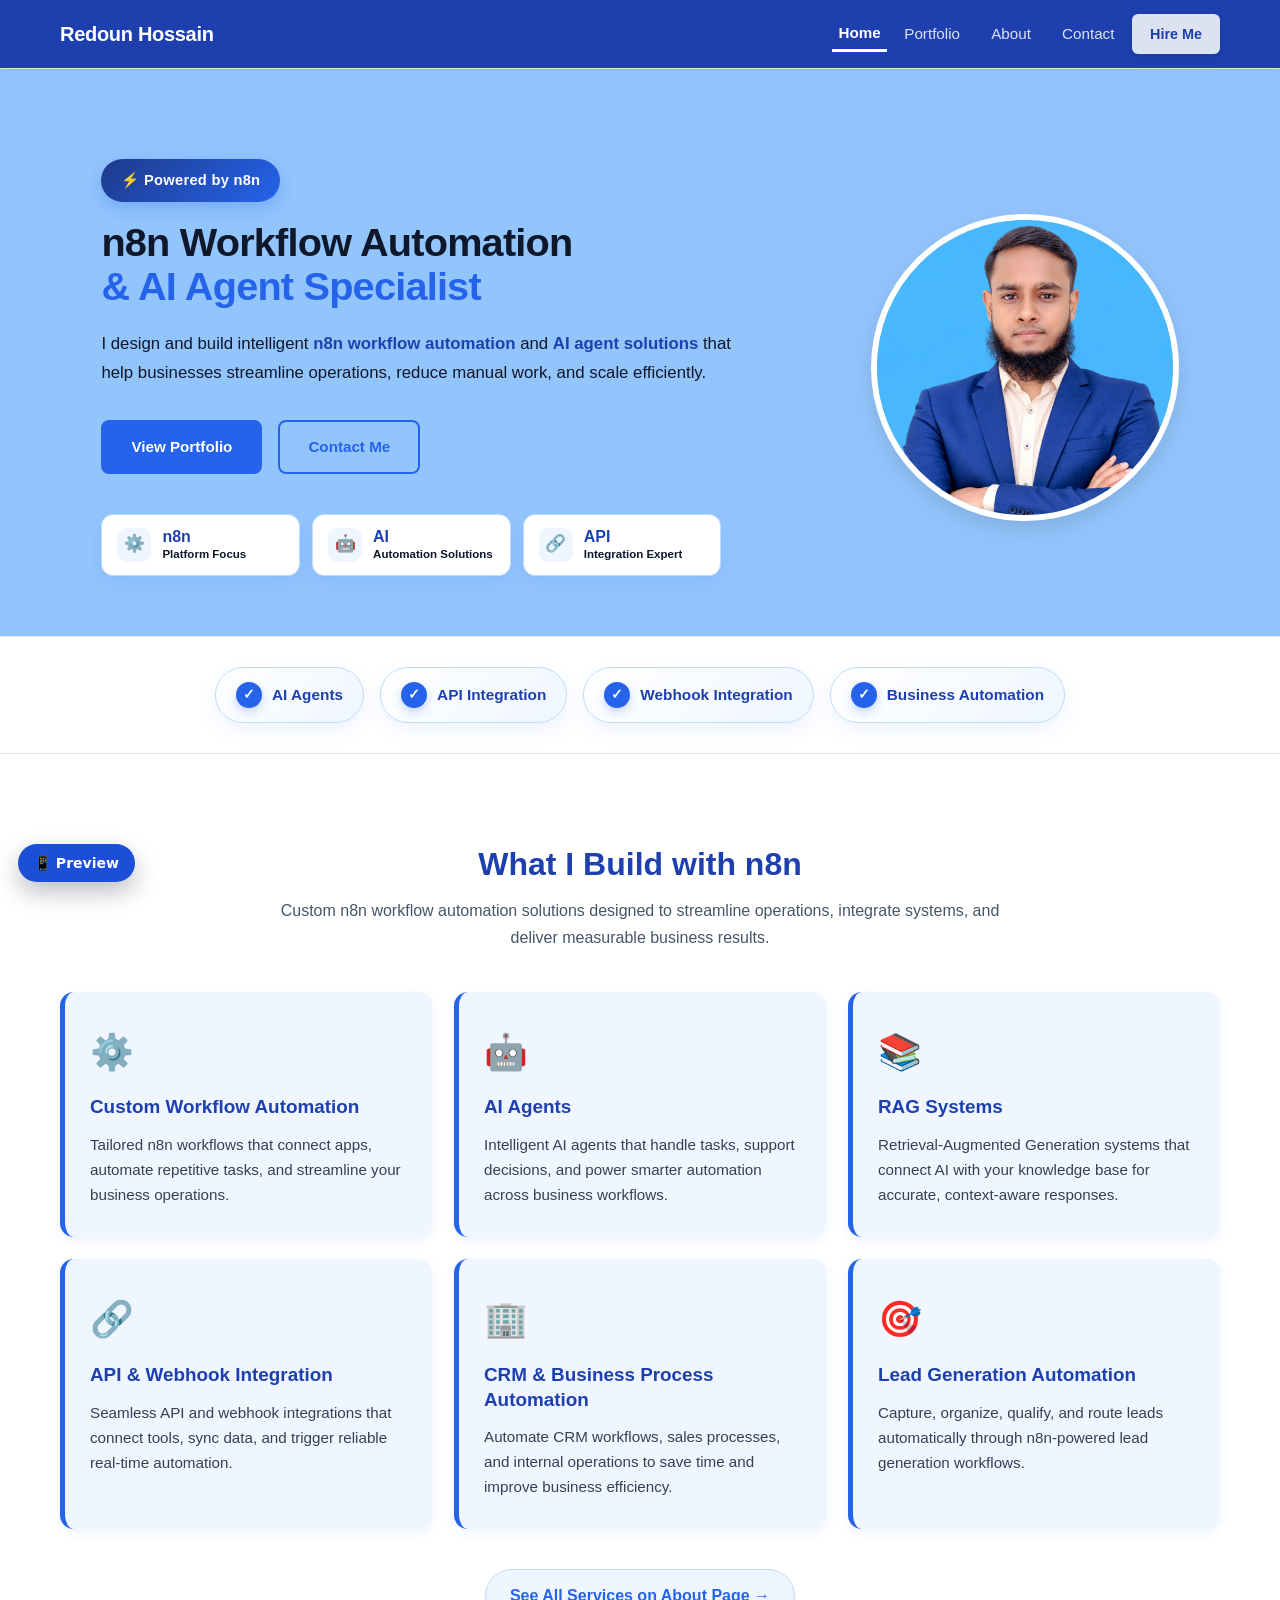
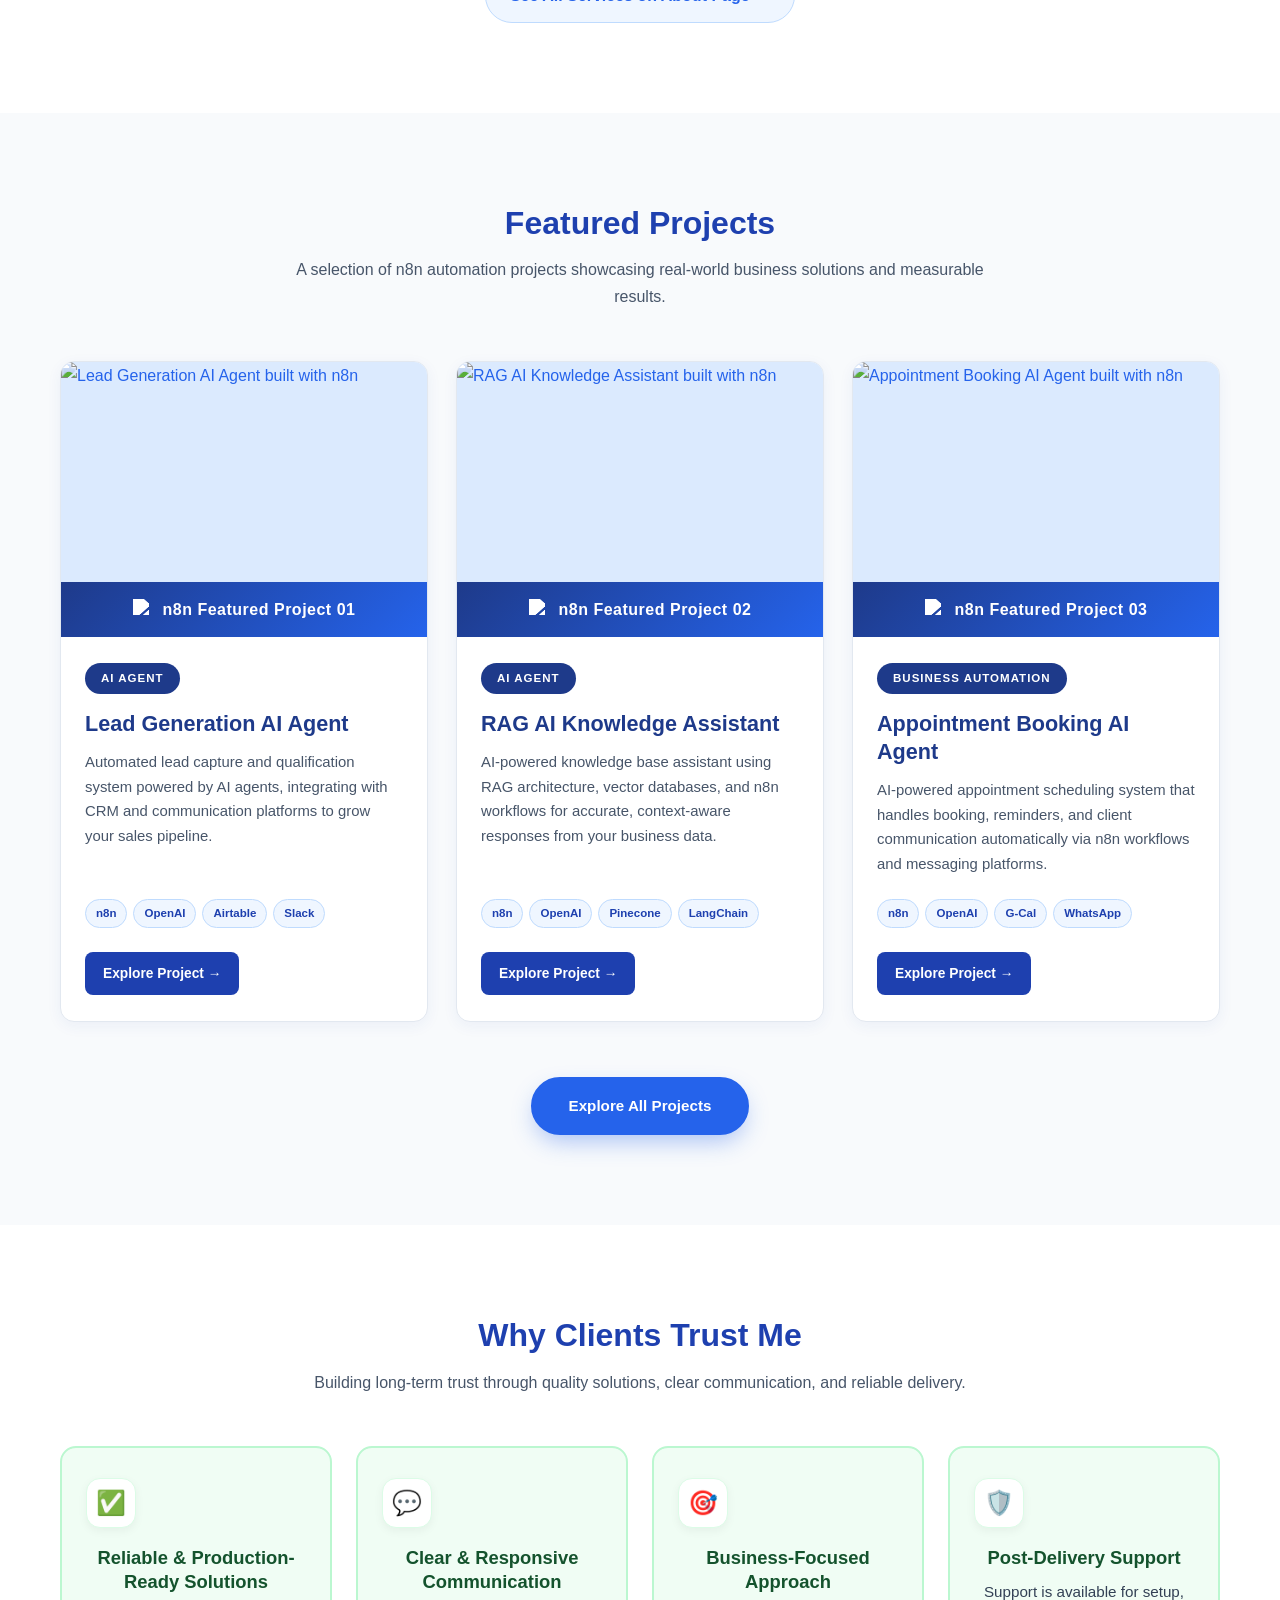
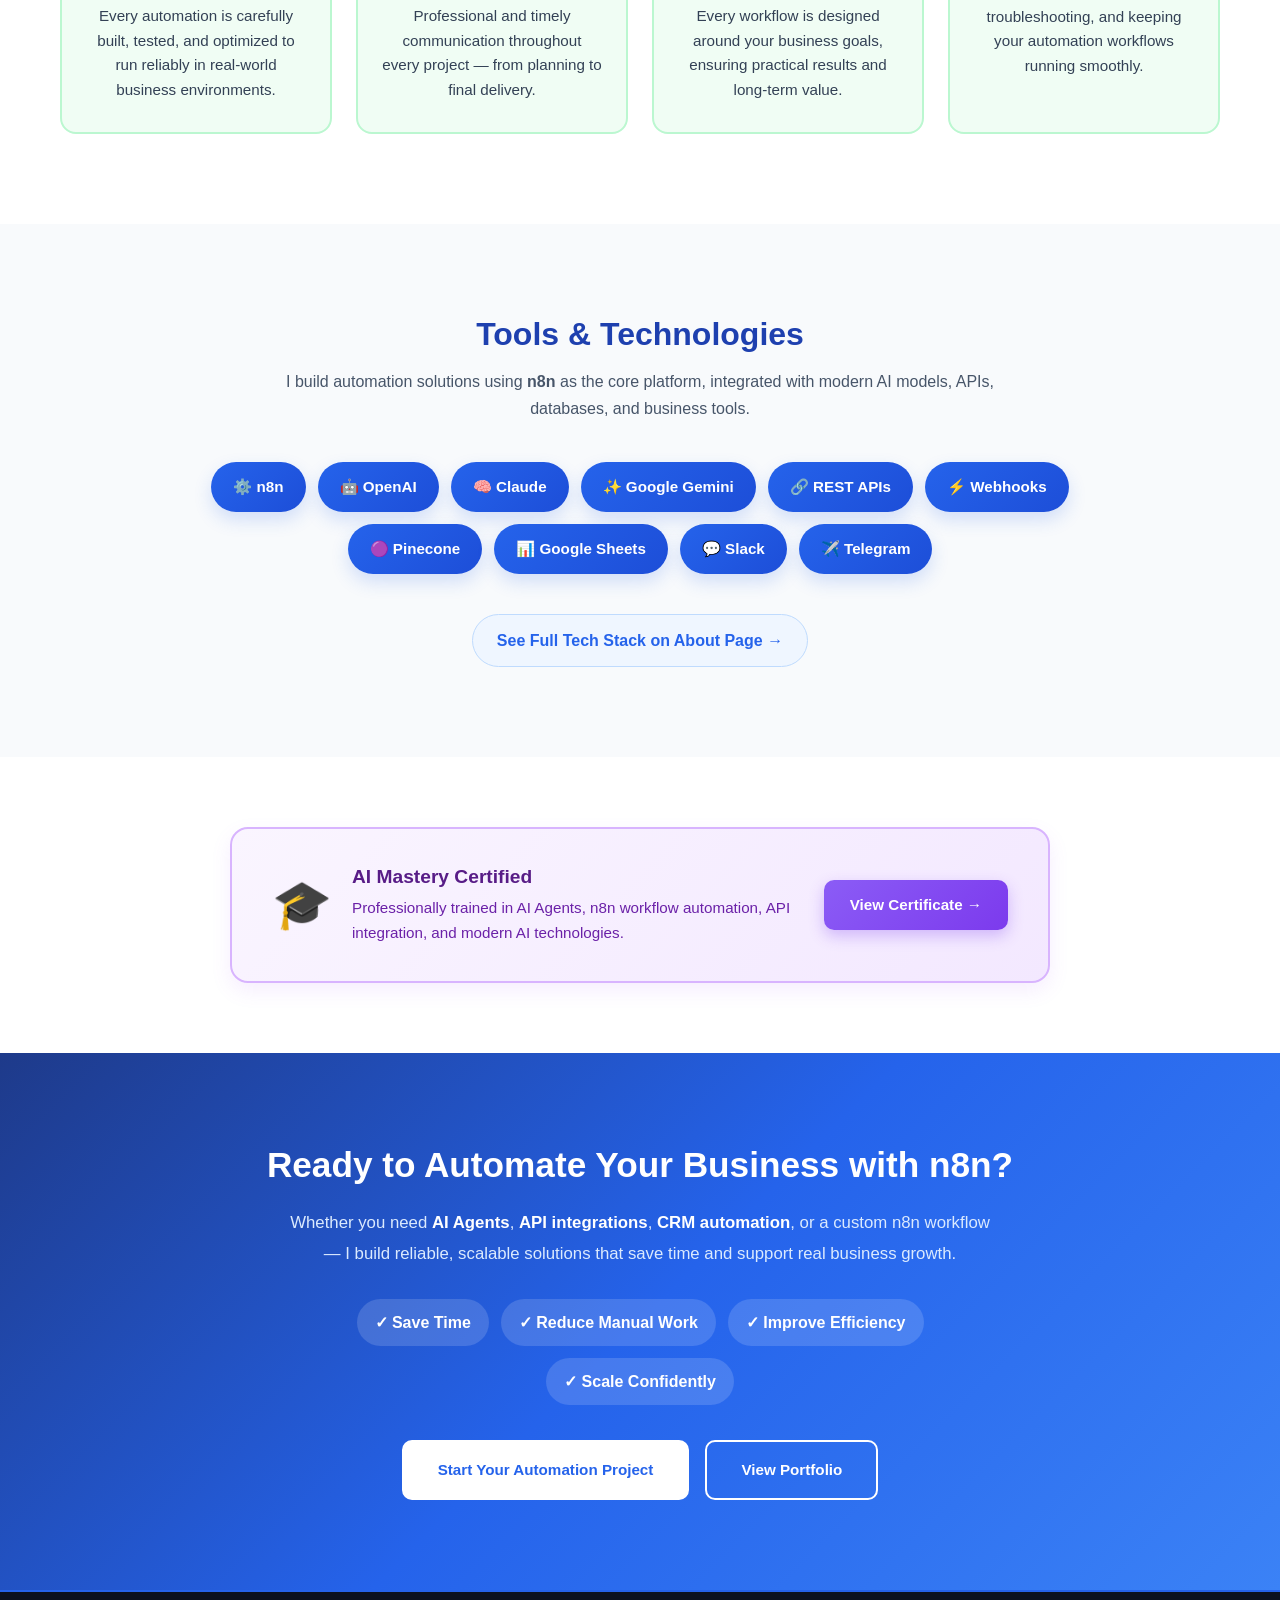
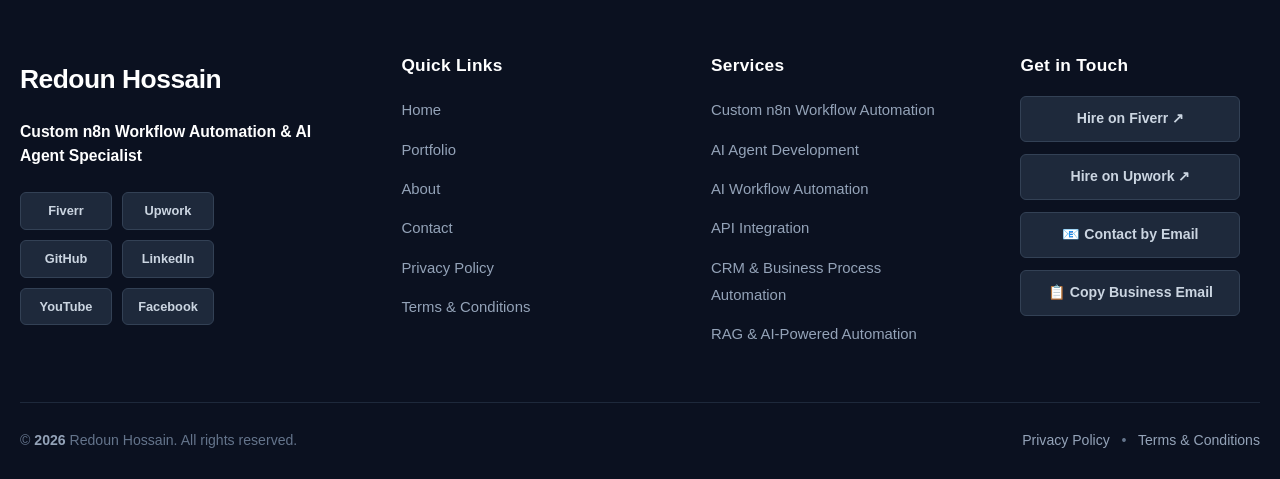
==== commit 206e80eb: "whar?" ====
--- a/index.html
+++ b/index.html
@@ -9,7 +9,6 @@
   <meta name="keywords" content="n8n automation, AI workflow automation, AI agent developer, n8n specialist, business process automation, workflow automation expert, RAG systems, API integration, webhook integration" />
   <meta name="author" content="Redoun Hossain" />
 
-  <!-- Open Graph -->
   <meta property="og:title" content="Redoun Hossain | n8n Workflow Automation & AI Agent Specialist" />
   <meta property="og:description" content="Intelligent n8n workflow automation and AI agent solutions that help businesses streamline operations and scale efficiently." />
   <meta property="og:type" content="website" />
@@ -44,16 +43,16 @@
     .hero-title-home{
       color:#0f172a !important;
       font-weight:900 !important;
-      line-height:1.1 !important;
+      line-height:1.12 !important;
       margin-bottom:20px !important;
-      font-size:clamp(2rem, 3.6vw, 3.4rem) !important;
+      font-size:clamp(1.85rem, 3.1vw, 3rem) !important;
       letter-spacing:-.02em;
       max-width:100% !important;
     }
 
     .hero-title-home .hero-line{
       display:block;
-      white-space:normal !important;
+      white-space:nowrap;
     }
 
     .hero-title-home .hero-line-accent{
@@ -66,14 +65,14 @@
       line-height:1.75 !important;
       margin-bottom:32px !important;
       font-weight:500 !important;
-      max-width:600px;
+      max-width:640px;
     }
 
     .home-hero .hero-stats{
       display:grid;
       grid-template-columns:repeat(3,minmax(0,1fr));
       gap:12px;
-      max-width:600px;
+      max-width:620px;
       margin-top:30px;
     }
 
@@ -453,7 +452,7 @@
       flex-direction:row !important;
       align-items:center !important;
       justify-content:center !important;
-      gap:60px !important;
+      gap:50px !important;
       max-width:1200px !important;
       margin:0 auto !important;
       padding-left:24px !important;
@@ -463,9 +462,9 @@
     }
 
     .home-hero .hero-text{
-      flex:0 1 620px !important;
+      flex:0 1 720px !important;
       min-width:0 !important;
-      max-width:620px !important;
+      max-width:720px !important;
     }
 
     .home-hero .hero-image{
@@ -477,8 +476,8 @@
 
     @media (min-width:769px){
       .home-hero .hero-image img{
-        width:clamp(260px,26vw,340px) !important;
-        height:clamp(260px,26vw,340px) !important;
+        width:clamp(240px,24vw,320px) !important;
+        height:clamp(240px,24vw,320px) !important;
         max-width:none !important;
         aspect-ratio:1 / 1;
         object-fit:cover;
@@ -512,6 +511,11 @@
         align-items:center !important;
         max-width:100% !important;
         flex:1 1 auto !important;
+      }
+
+      /* Mobile-এ title wrap হতে পারবে, না হলে overflow হবে */
+      .hero-title-home .hero-line{
+        white-space:normal !important;
       }
 
       .home-hero .hero-buttons{
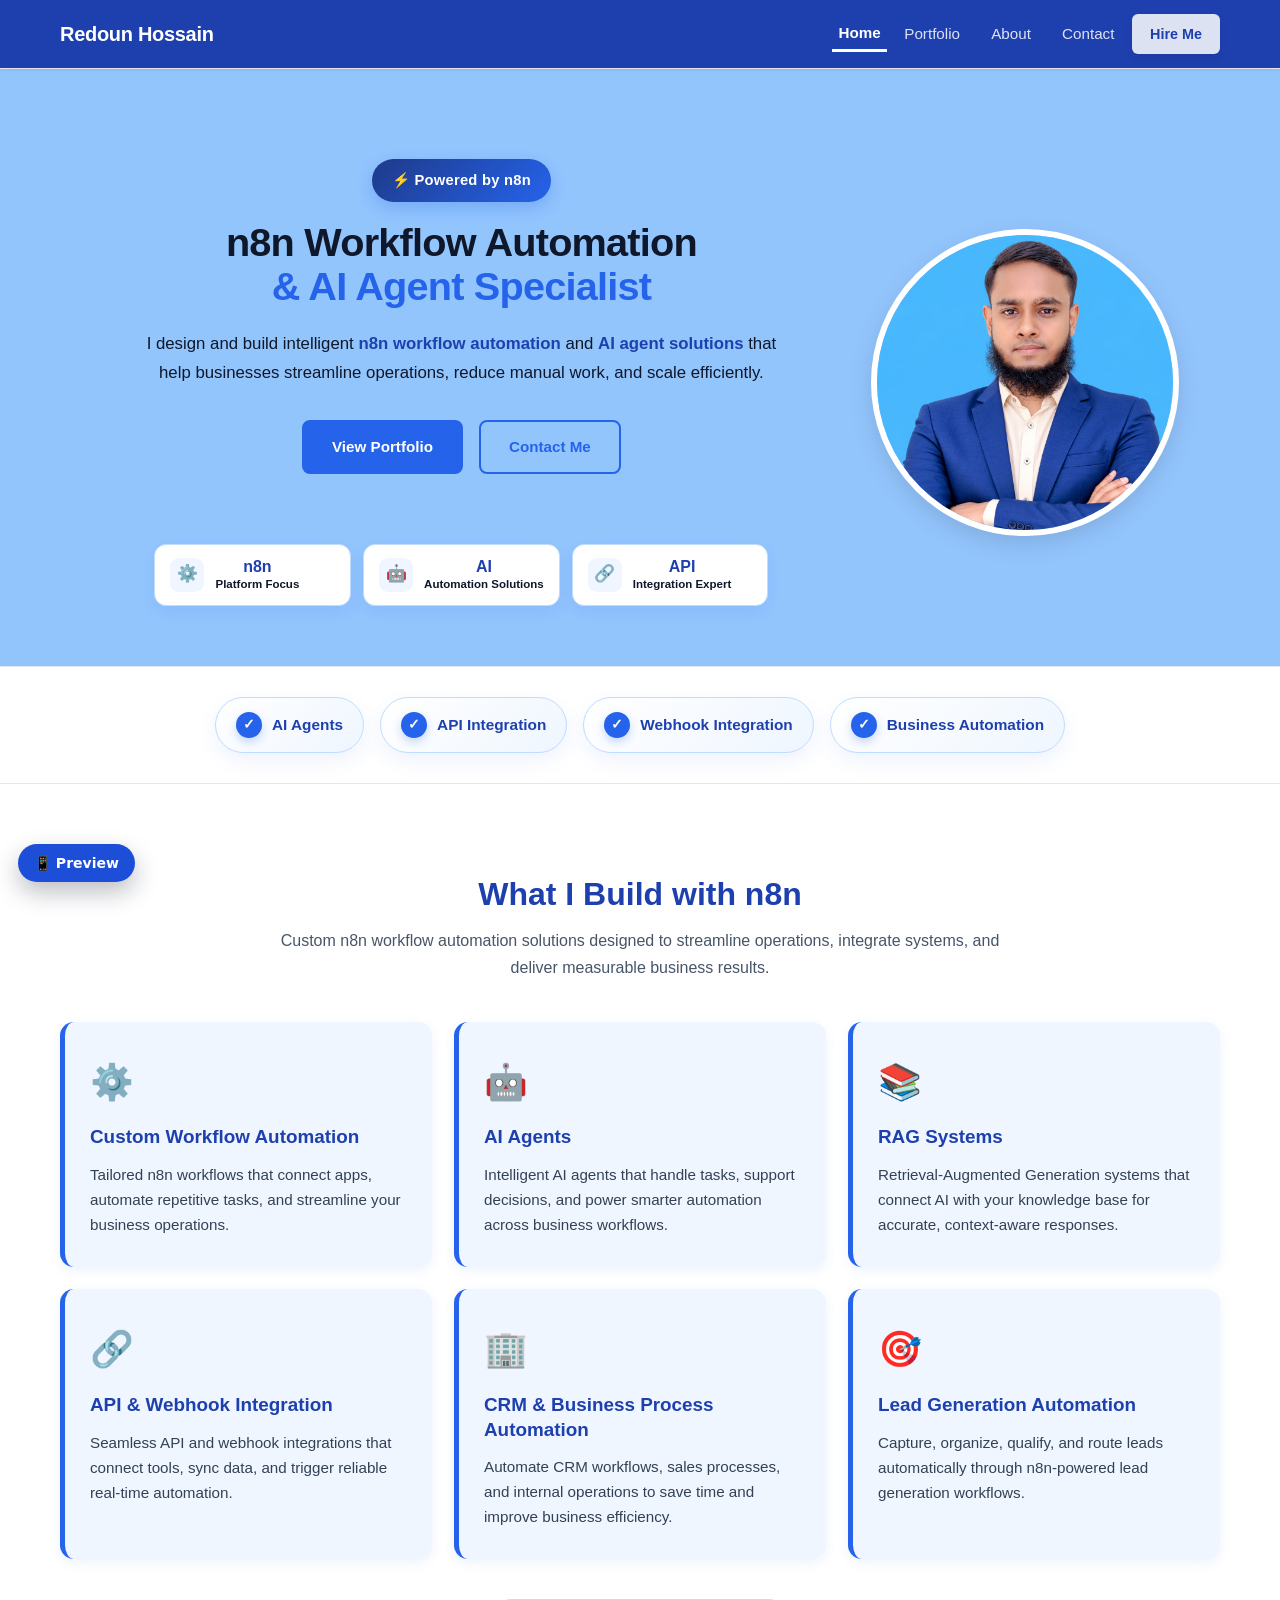
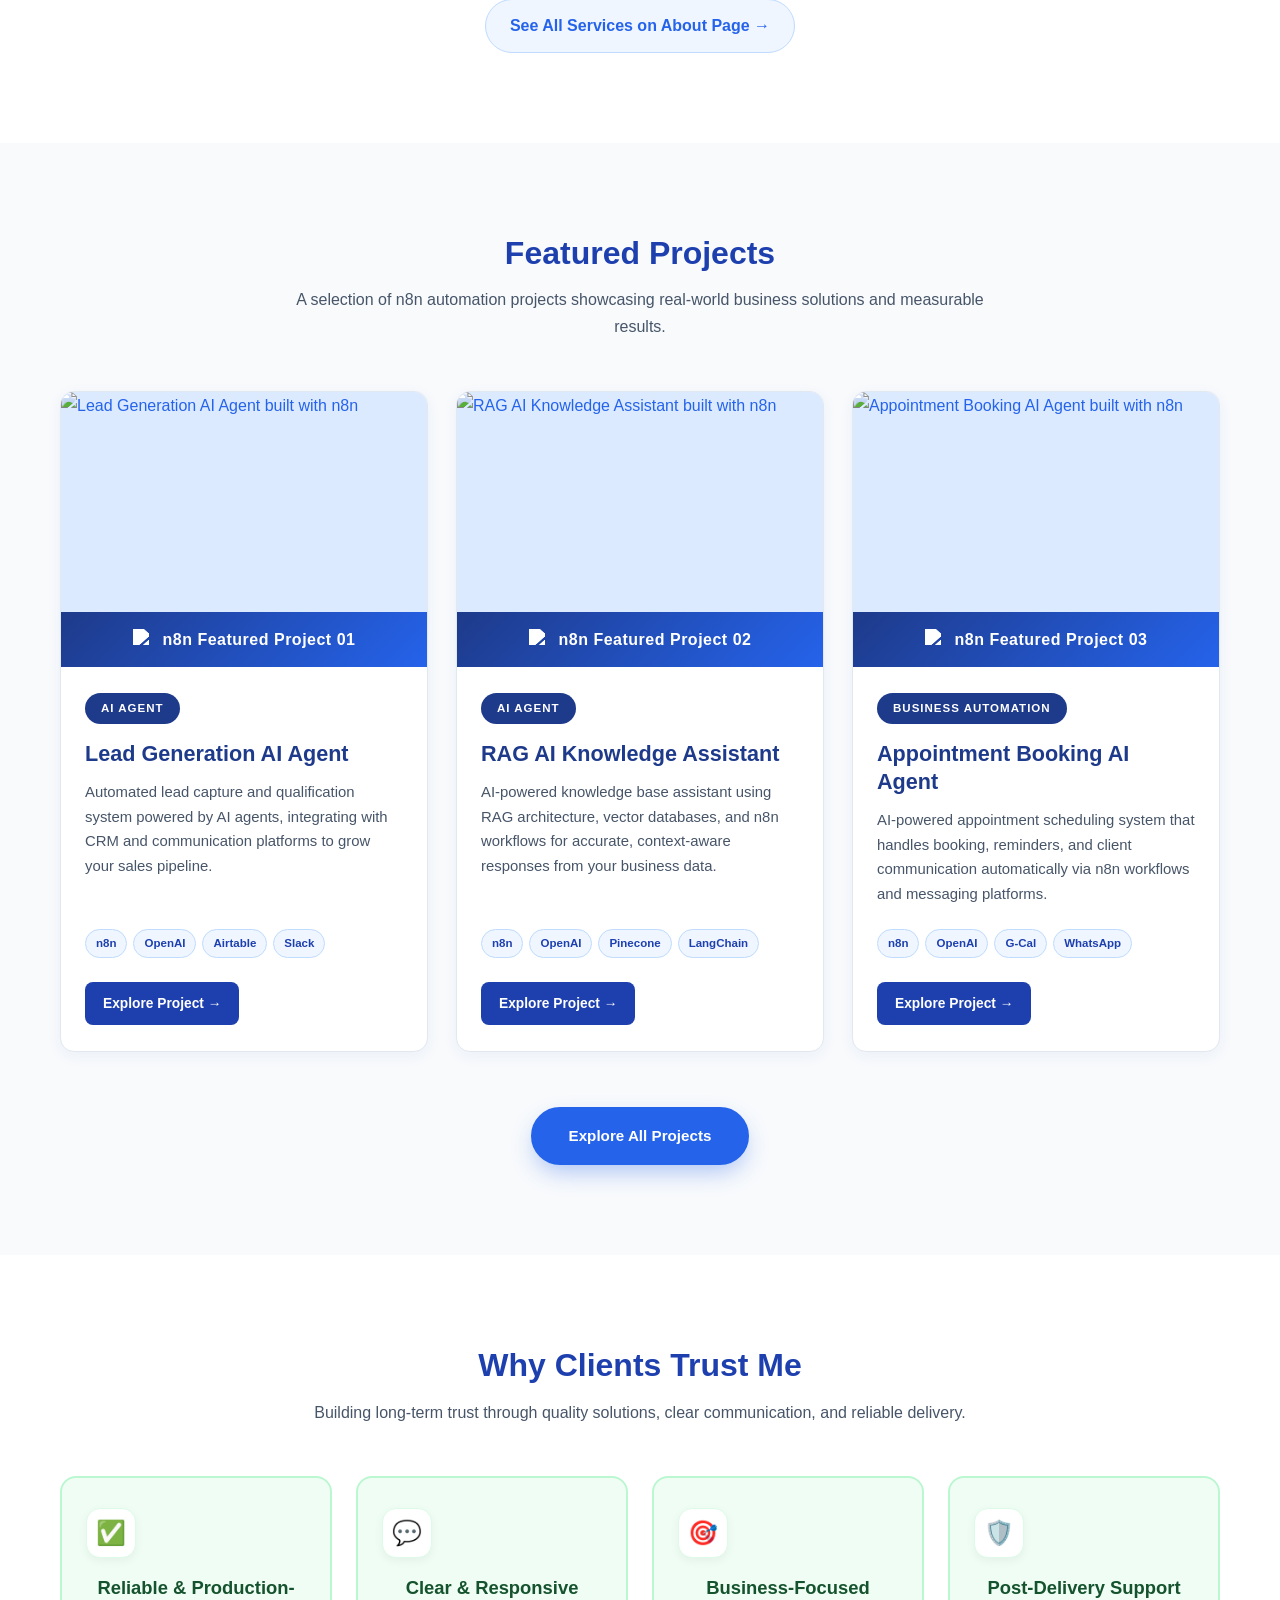
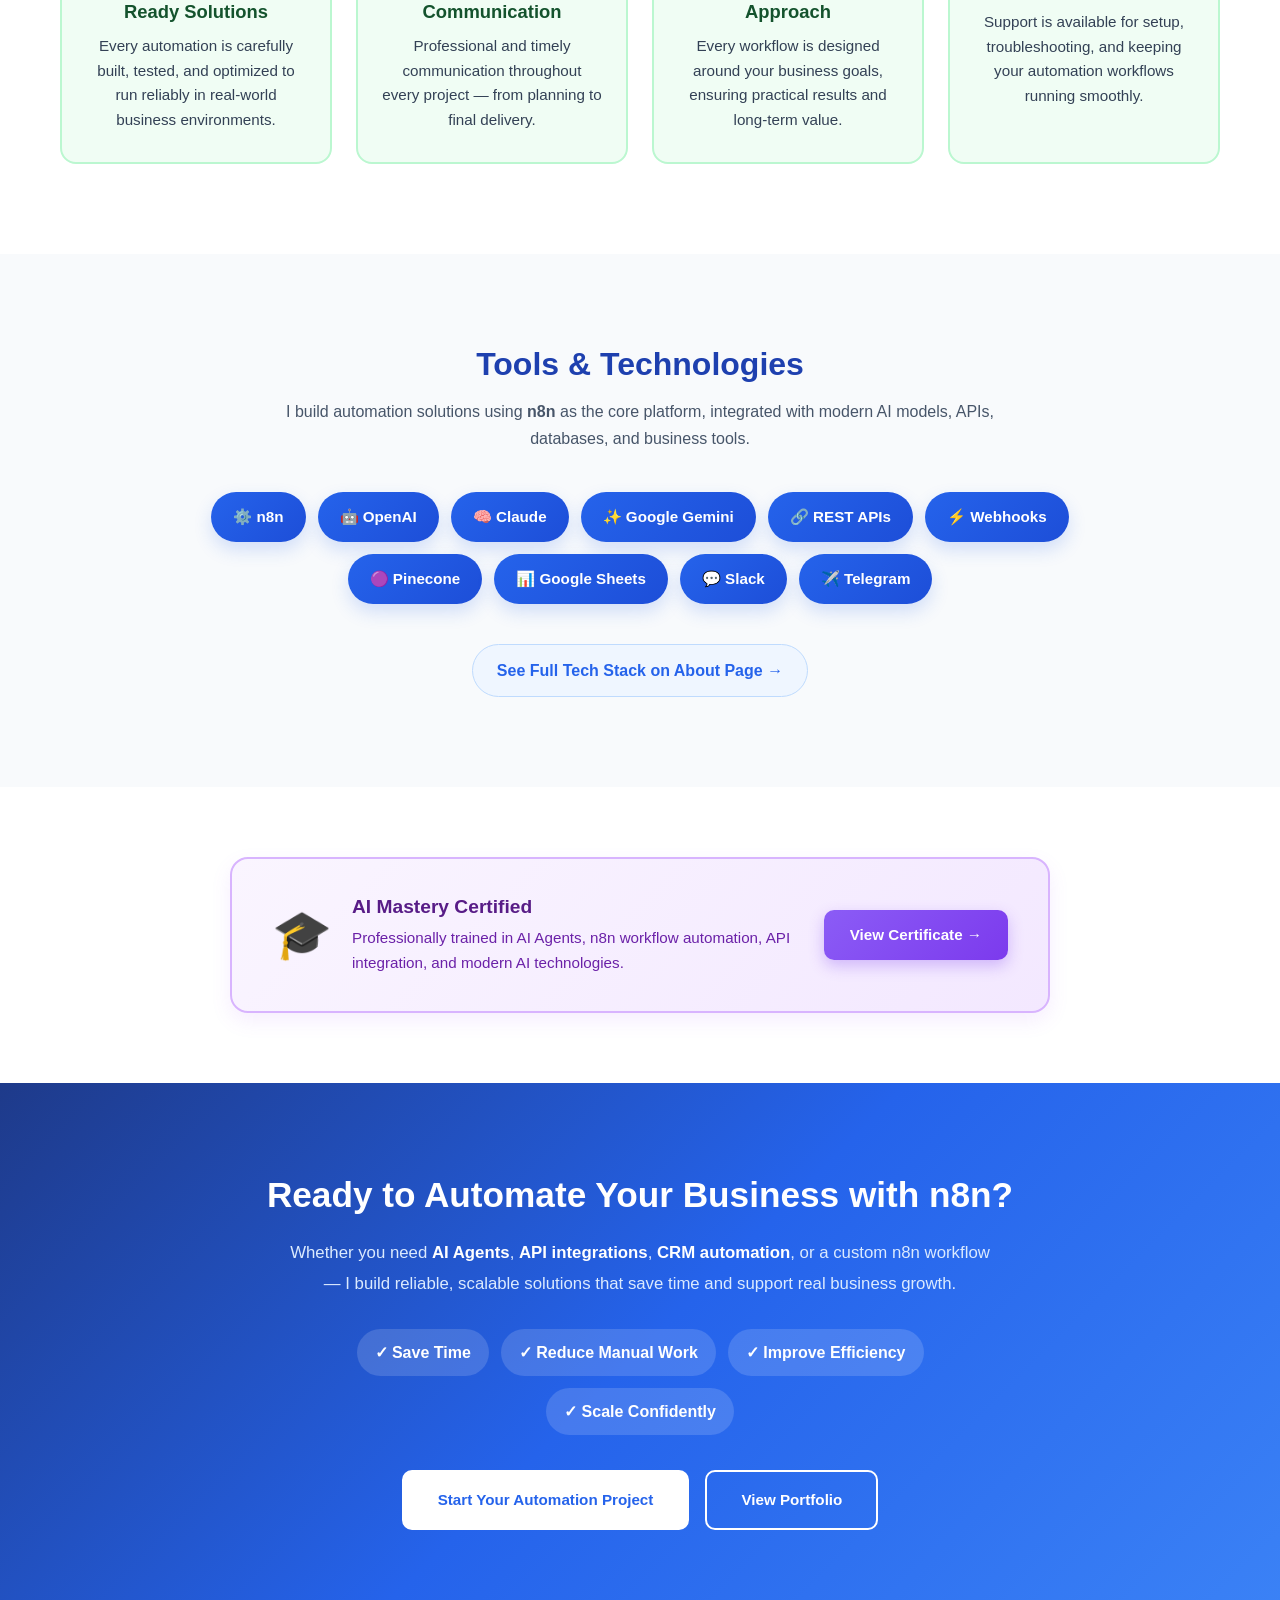
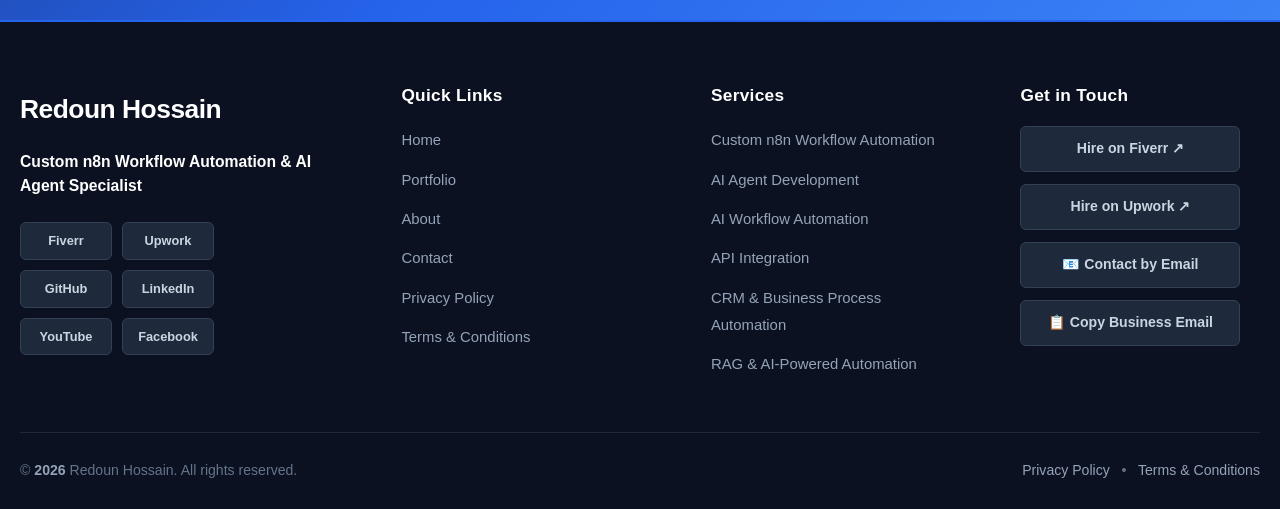
==== commit f8b13415: "ok" ====
--- a/index.html
+++ b/index.html
@@ -461,10 +461,29 @@
       grid-template-columns:unset !important;
     }
 
+    /* ===================== HERO TEXT CENTER (Option B) ===================== */
     .home-hero .hero-text{
       flex:0 1 720px !important;
       min-width:0 !important;
       max-width:720px !important;
+      display:flex !important;
+      flex-direction:column !important;
+      align-items:center !important;
+      text-align:center !important;
+    }
+
+    .home-hero .hero-text .hero-sub-home{
+      margin-left:auto !important;
+      margin-right:auto !important;
+    }
+
+    .home-hero .hero-text .hero-buttons{
+      justify-content:center !important;
+    }
+
+    .home-hero .hero-text .hero-stats{
+      margin-left:auto !important;
+      margin-right:auto !important;
     }
 
     .home-hero .hero-image{
@@ -513,7 +532,6 @@
         flex:1 1 auto !important;
       }
 
-      /* Mobile-এ title wrap হতে পারবে, না হলে overflow হবে */
       .hero-title-home .hero-line{
         white-space:normal !important;
       }
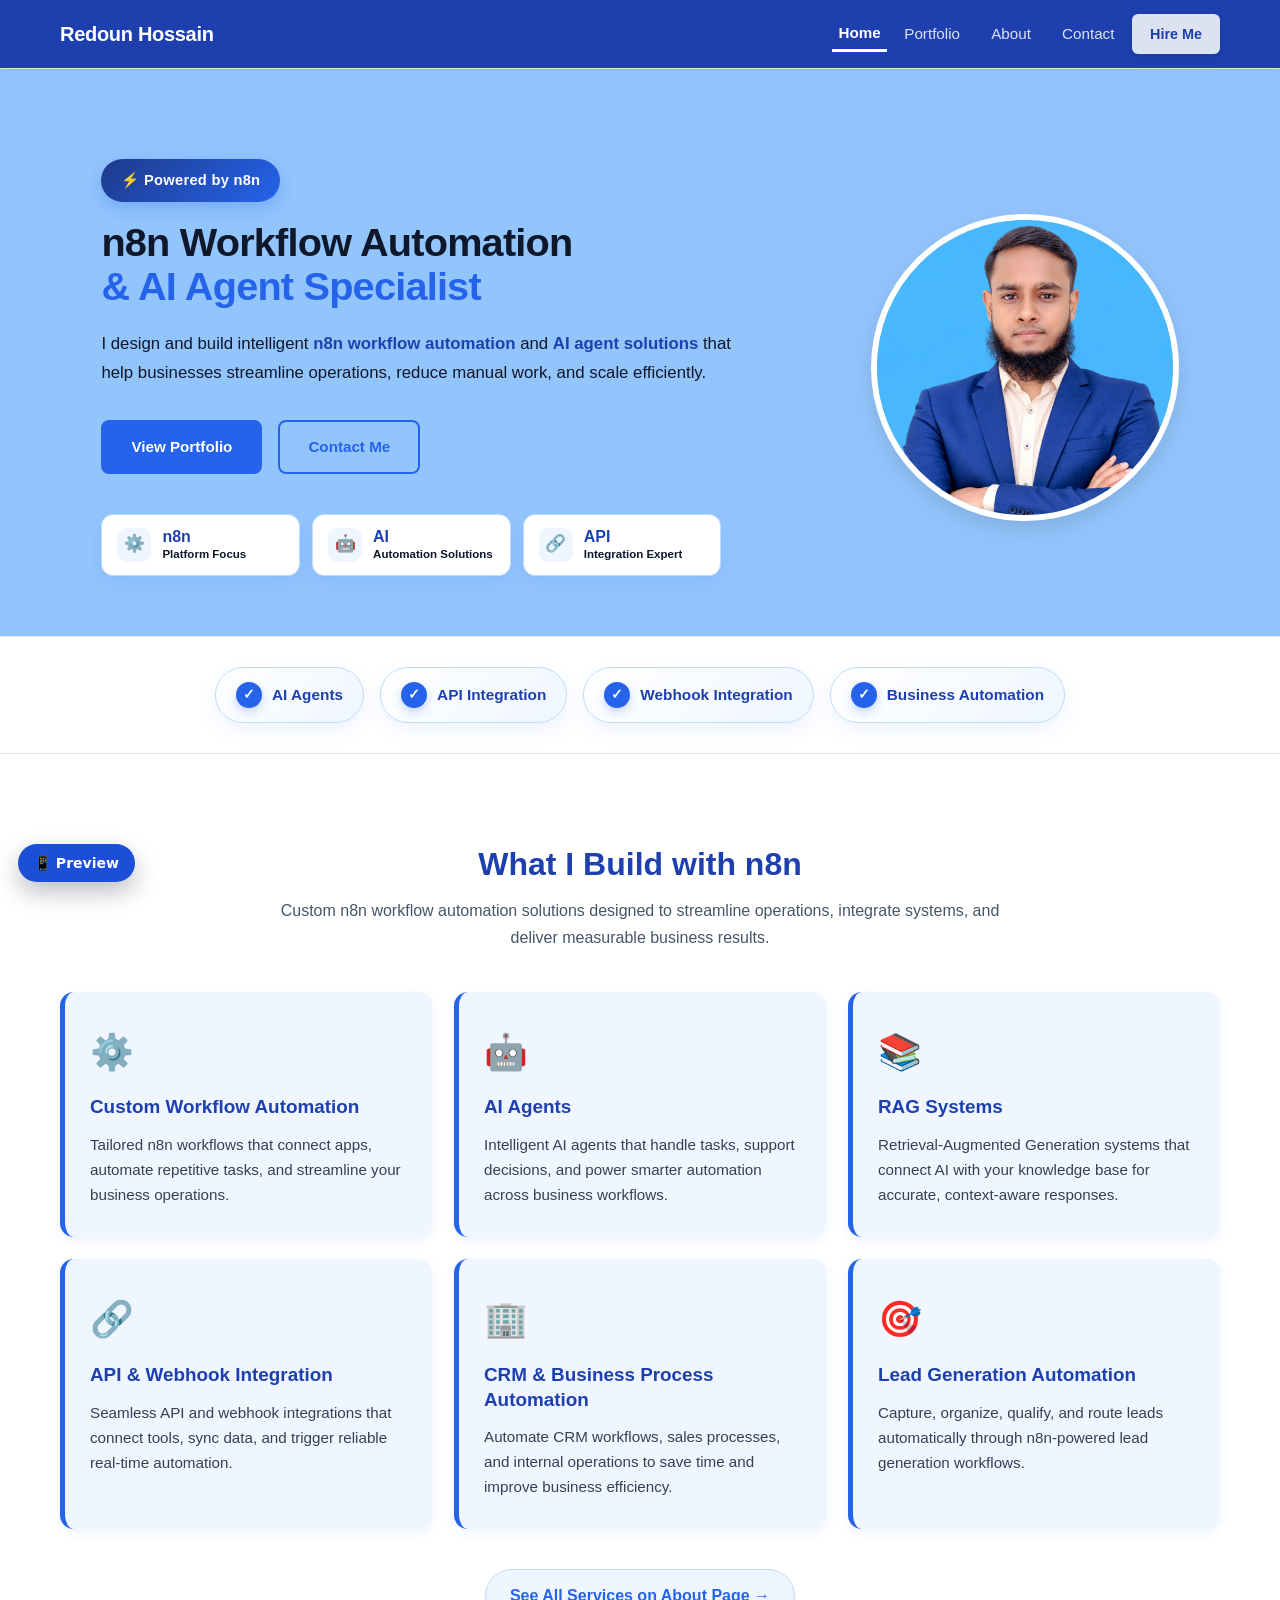
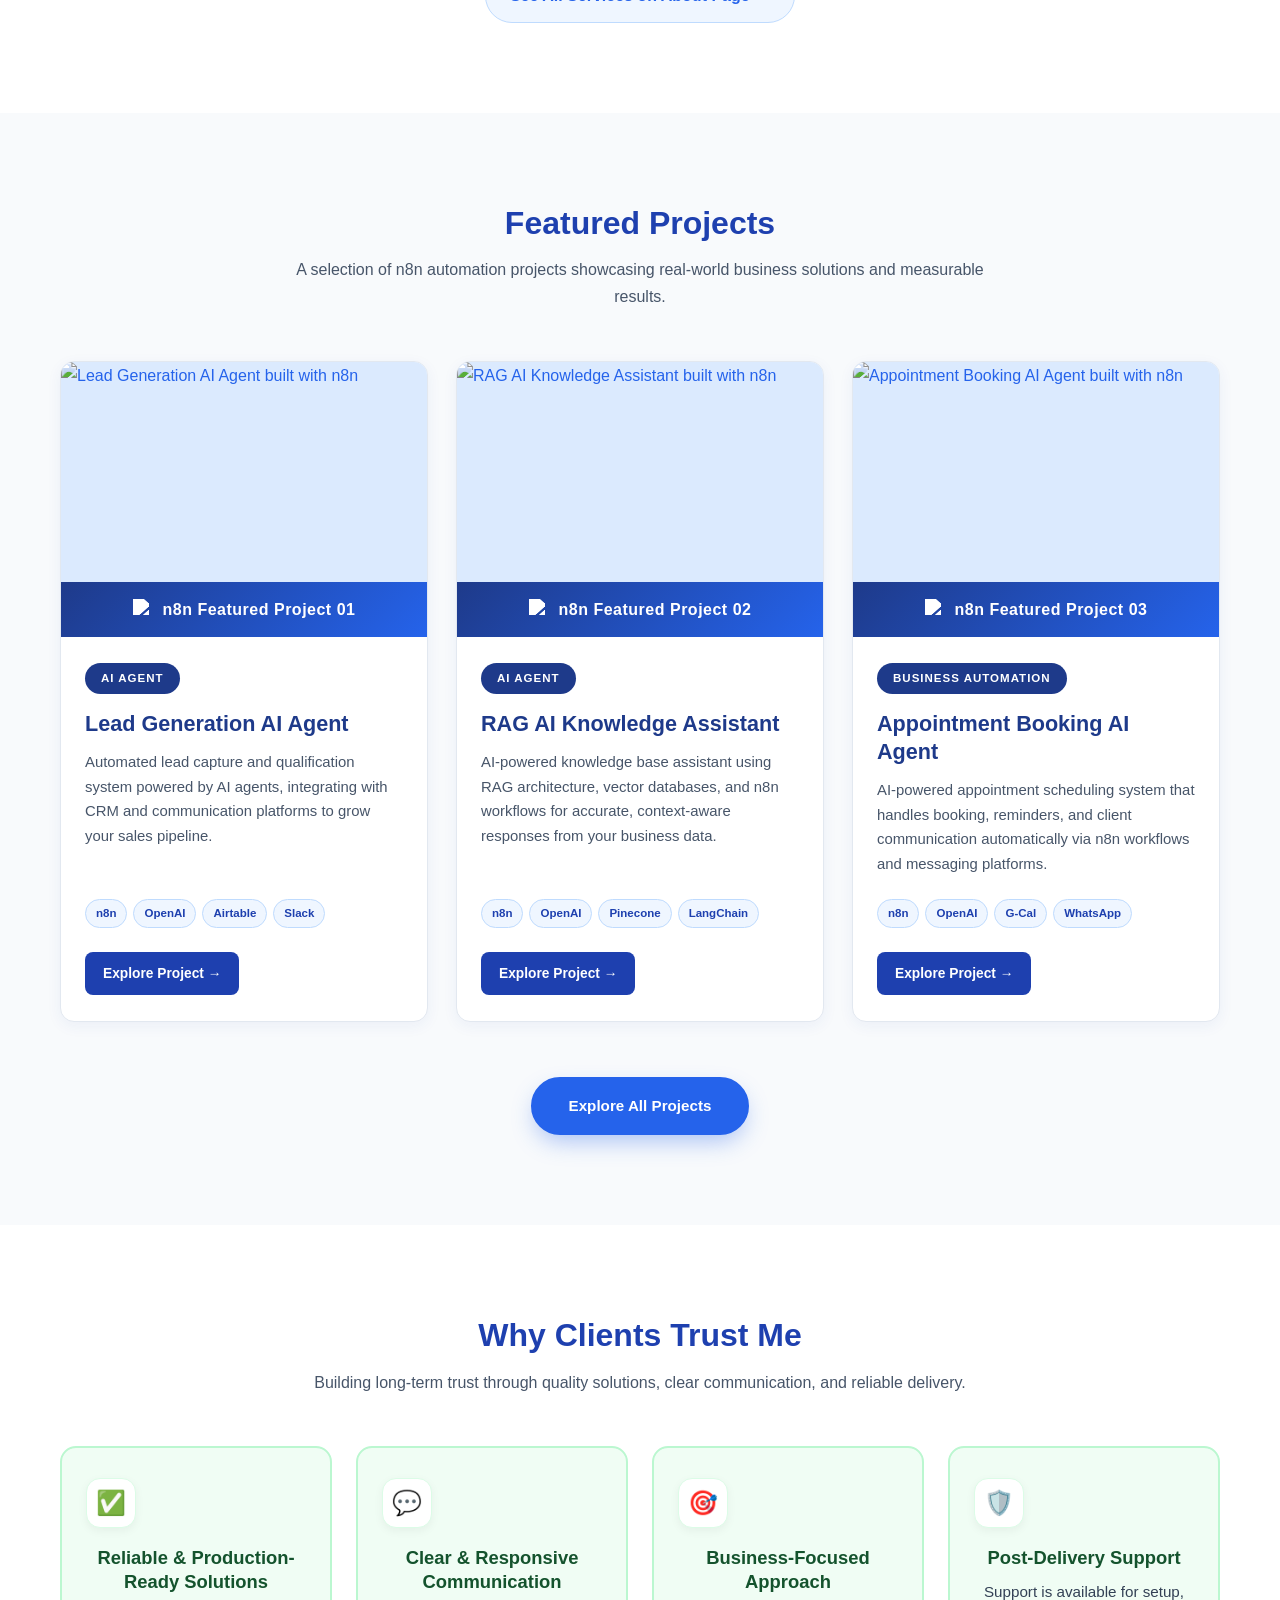
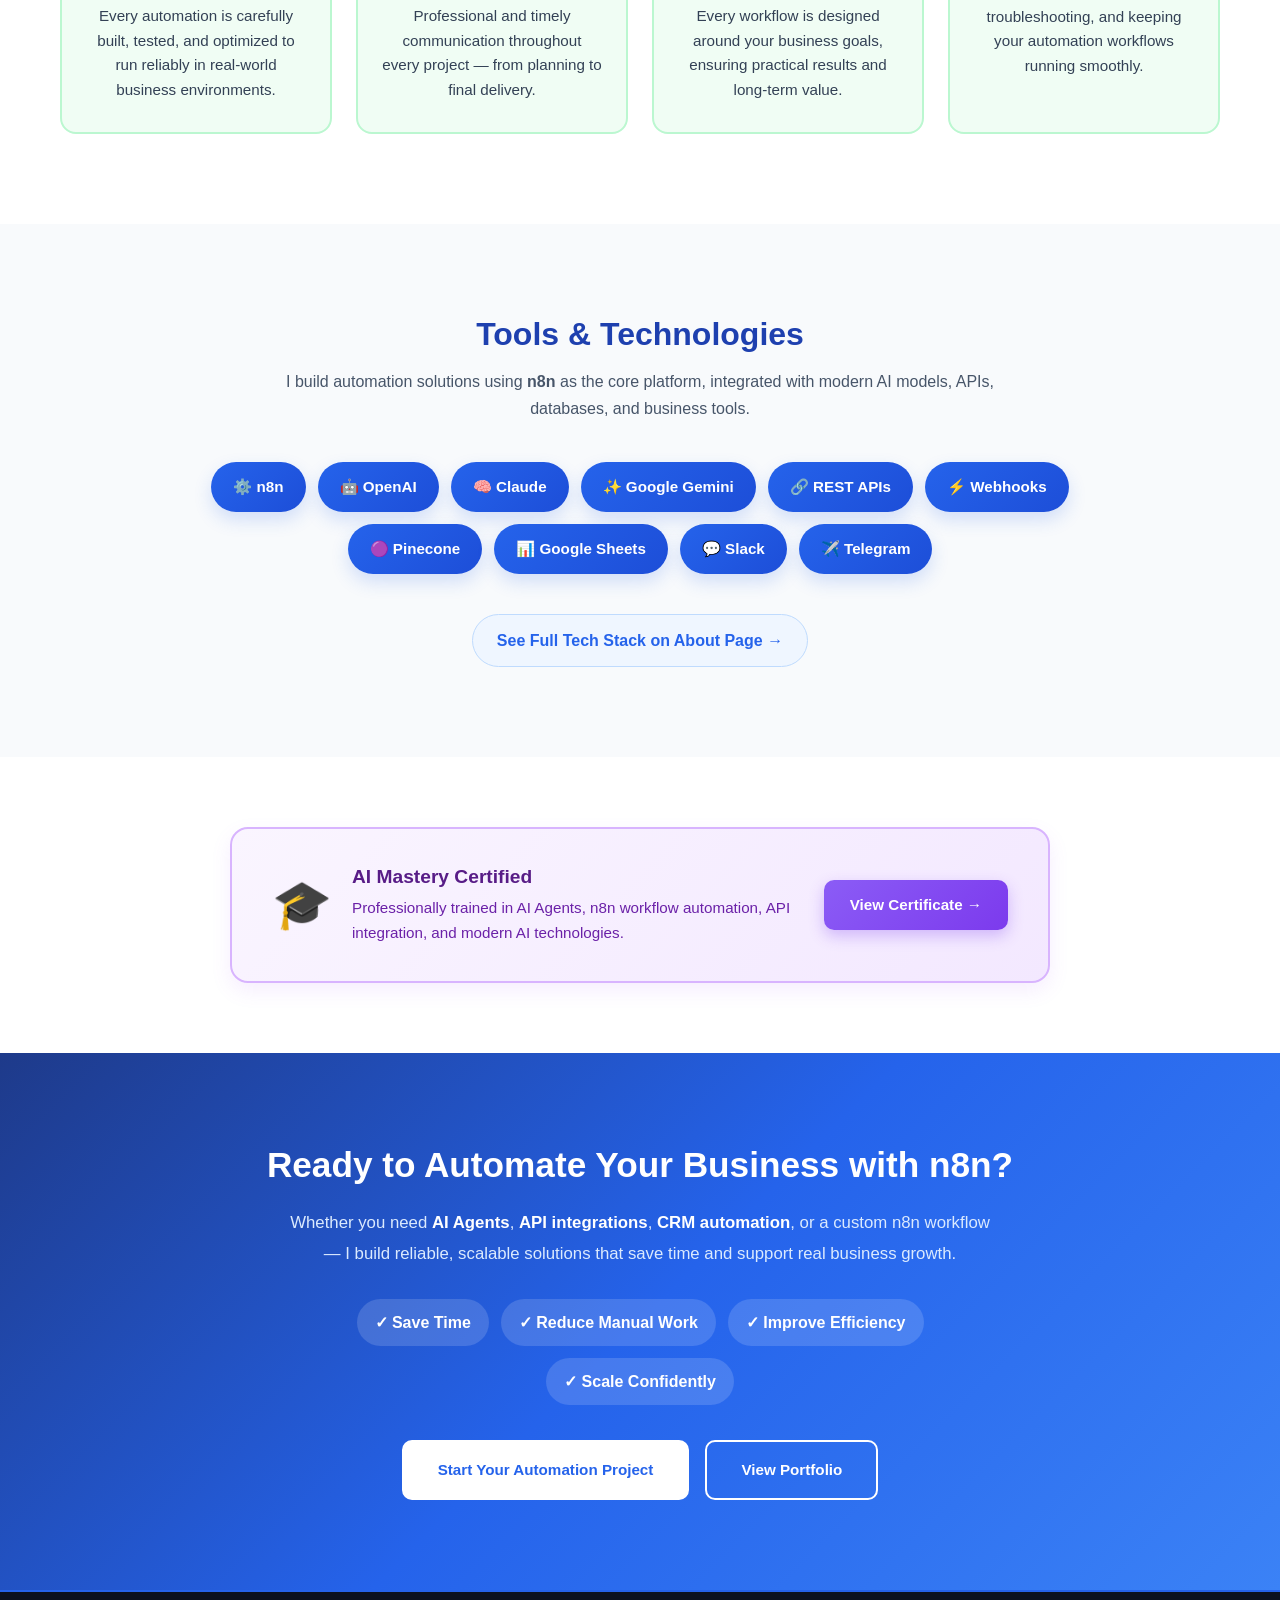
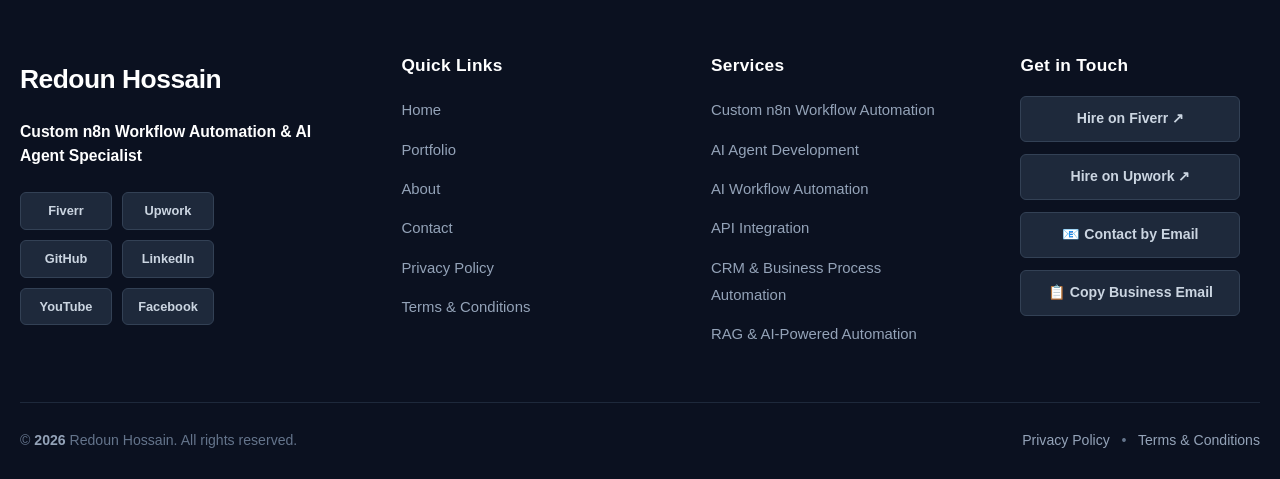
==== commit 56ea37dd: "oh no" ====
--- a/index.html
+++ b/index.html
@@ -461,29 +461,10 @@
       grid-template-columns:unset !important;
     }
 
-    /* ===================== HERO TEXT CENTER (Option B) ===================== */
     .home-hero .hero-text{
       flex:0 1 720px !important;
       min-width:0 !important;
       max-width:720px !important;
-      display:flex !important;
-      flex-direction:column !important;
-      align-items:center !important;
-      text-align:center !important;
-    }
-
-    .home-hero .hero-text .hero-sub-home{
-      margin-left:auto !important;
-      margin-right:auto !important;
-    }
-
-    .home-hero .hero-text .hero-buttons{
-      justify-content:center !important;
-    }
-
-    .home-hero .hero-text .hero-stats{
-      margin-left:auto !important;
-      margin-right:auto !important;
     }
 
     .home-hero .hero-image{
@@ -532,6 +513,7 @@
         flex:1 1 auto !important;
       }
 
+      /* Mobile-এ title wrap হতে পারবে, না হলে overflow হবে */
       .hero-title-home .hero-line{
         white-space:normal !important;
       }
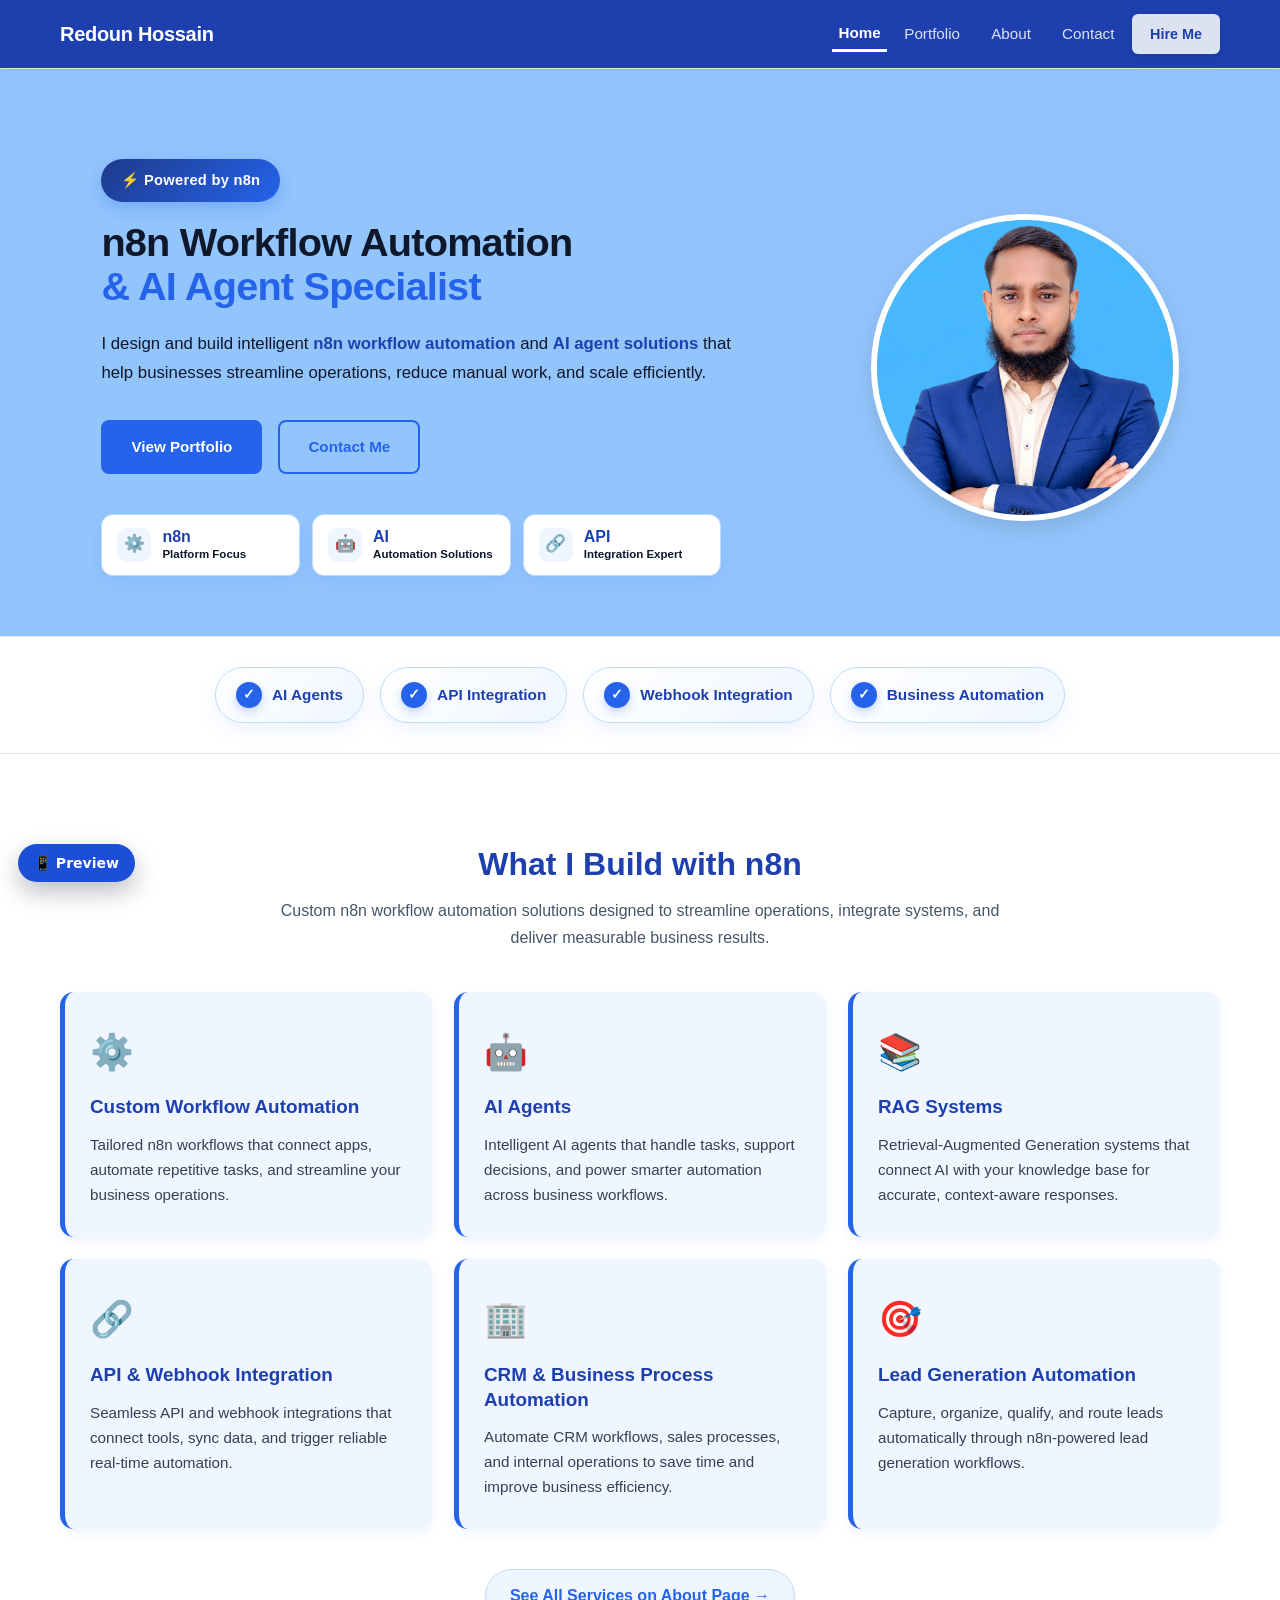
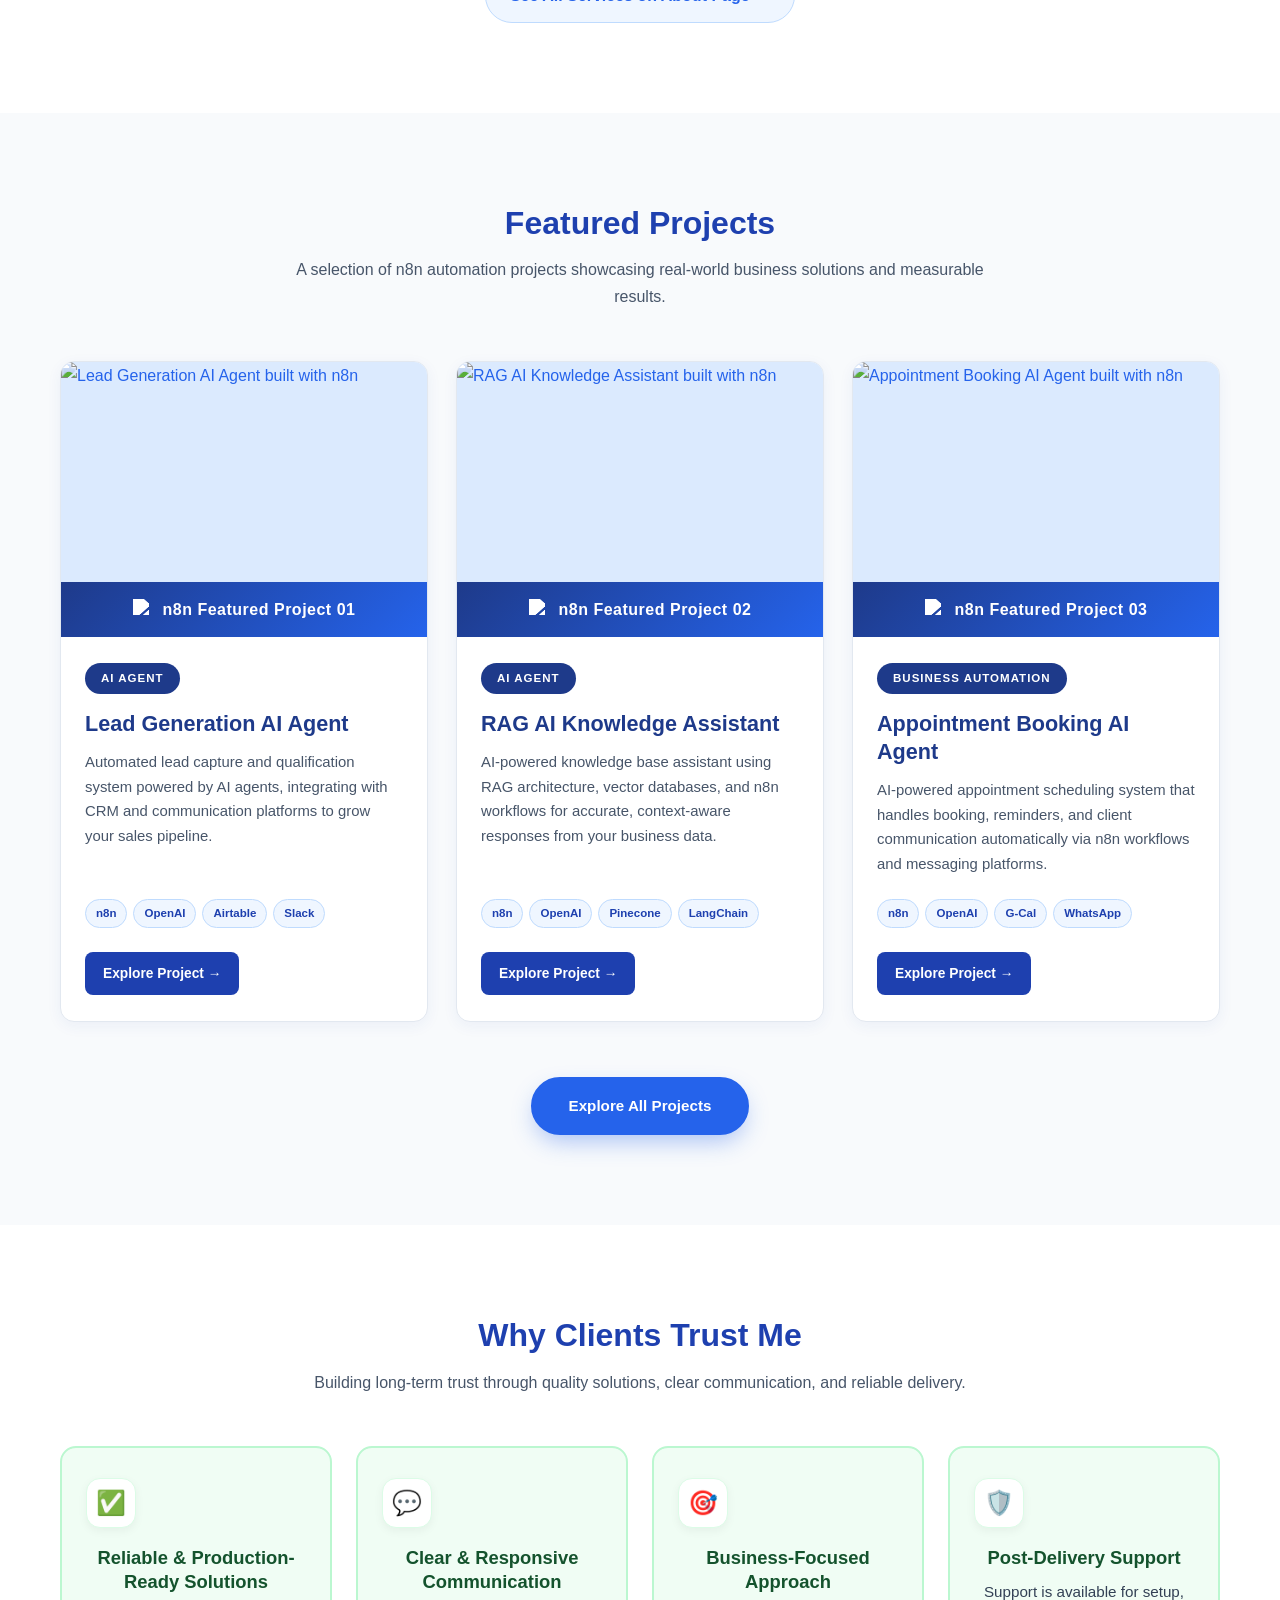
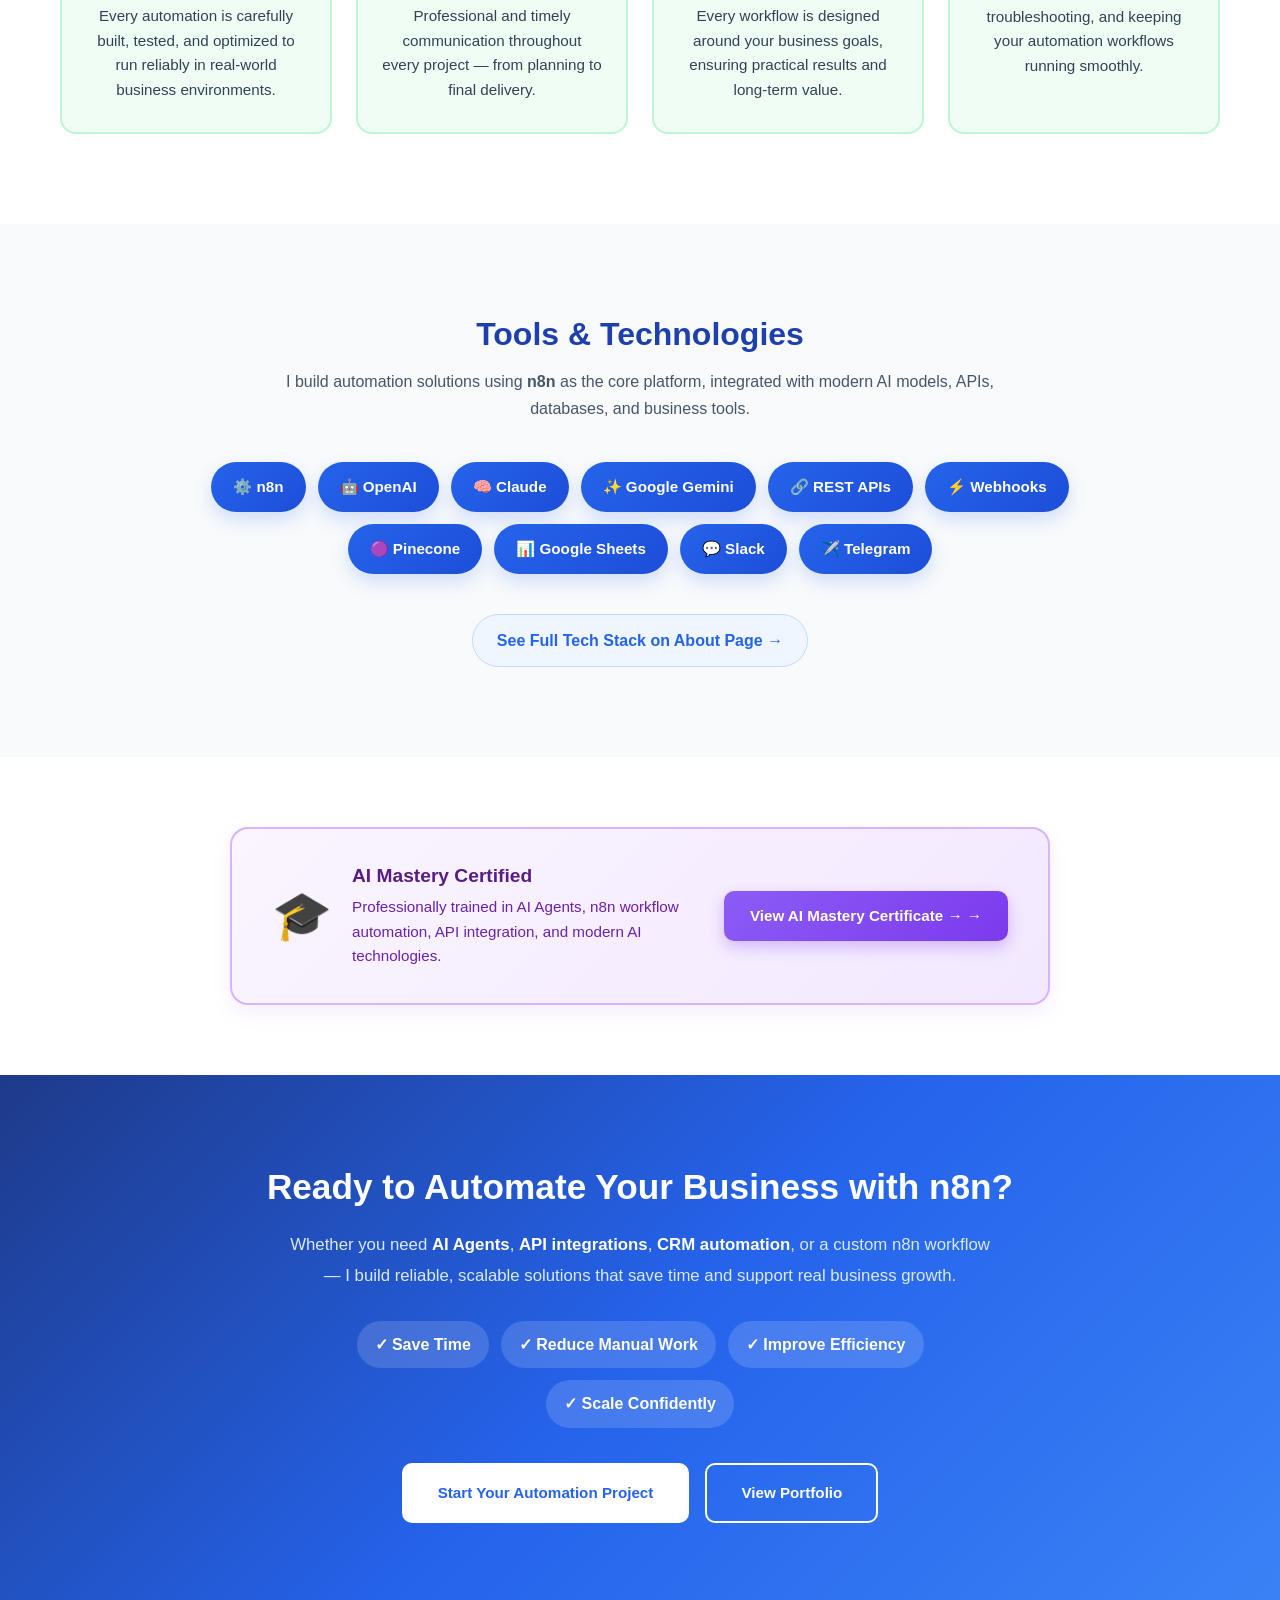
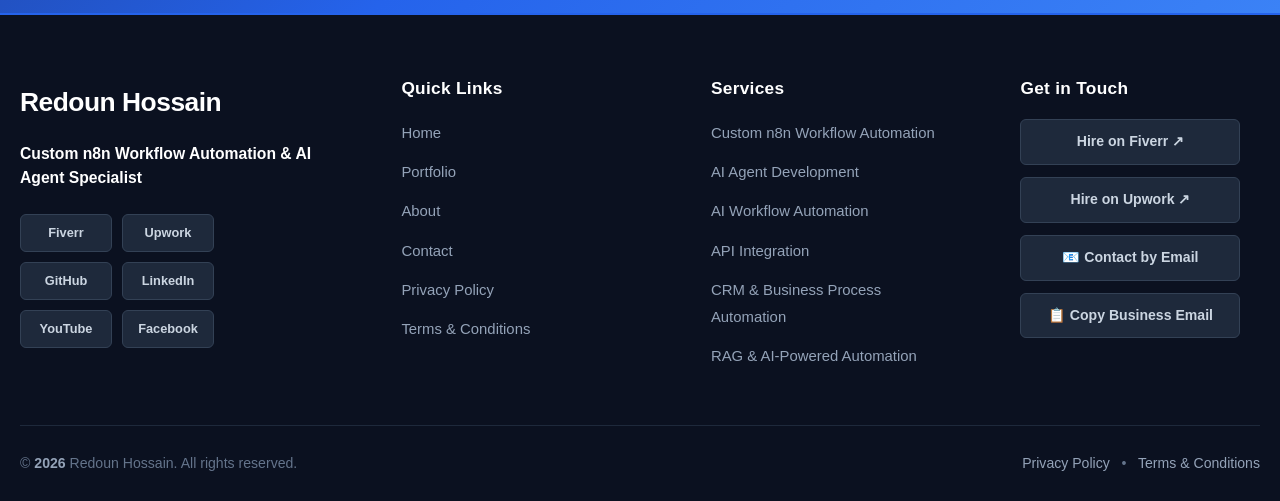
==== commit 5e1e0abe: "33333" ====
--- a/index.html
+++ b/index.html
@@ -944,7 +944,7 @@
             href="certificate.html"
             class="cert-mini-btn"
           >
-            View Certificate →
+            View AI Mastery Certificate → →
           </a>
         </div>
 
